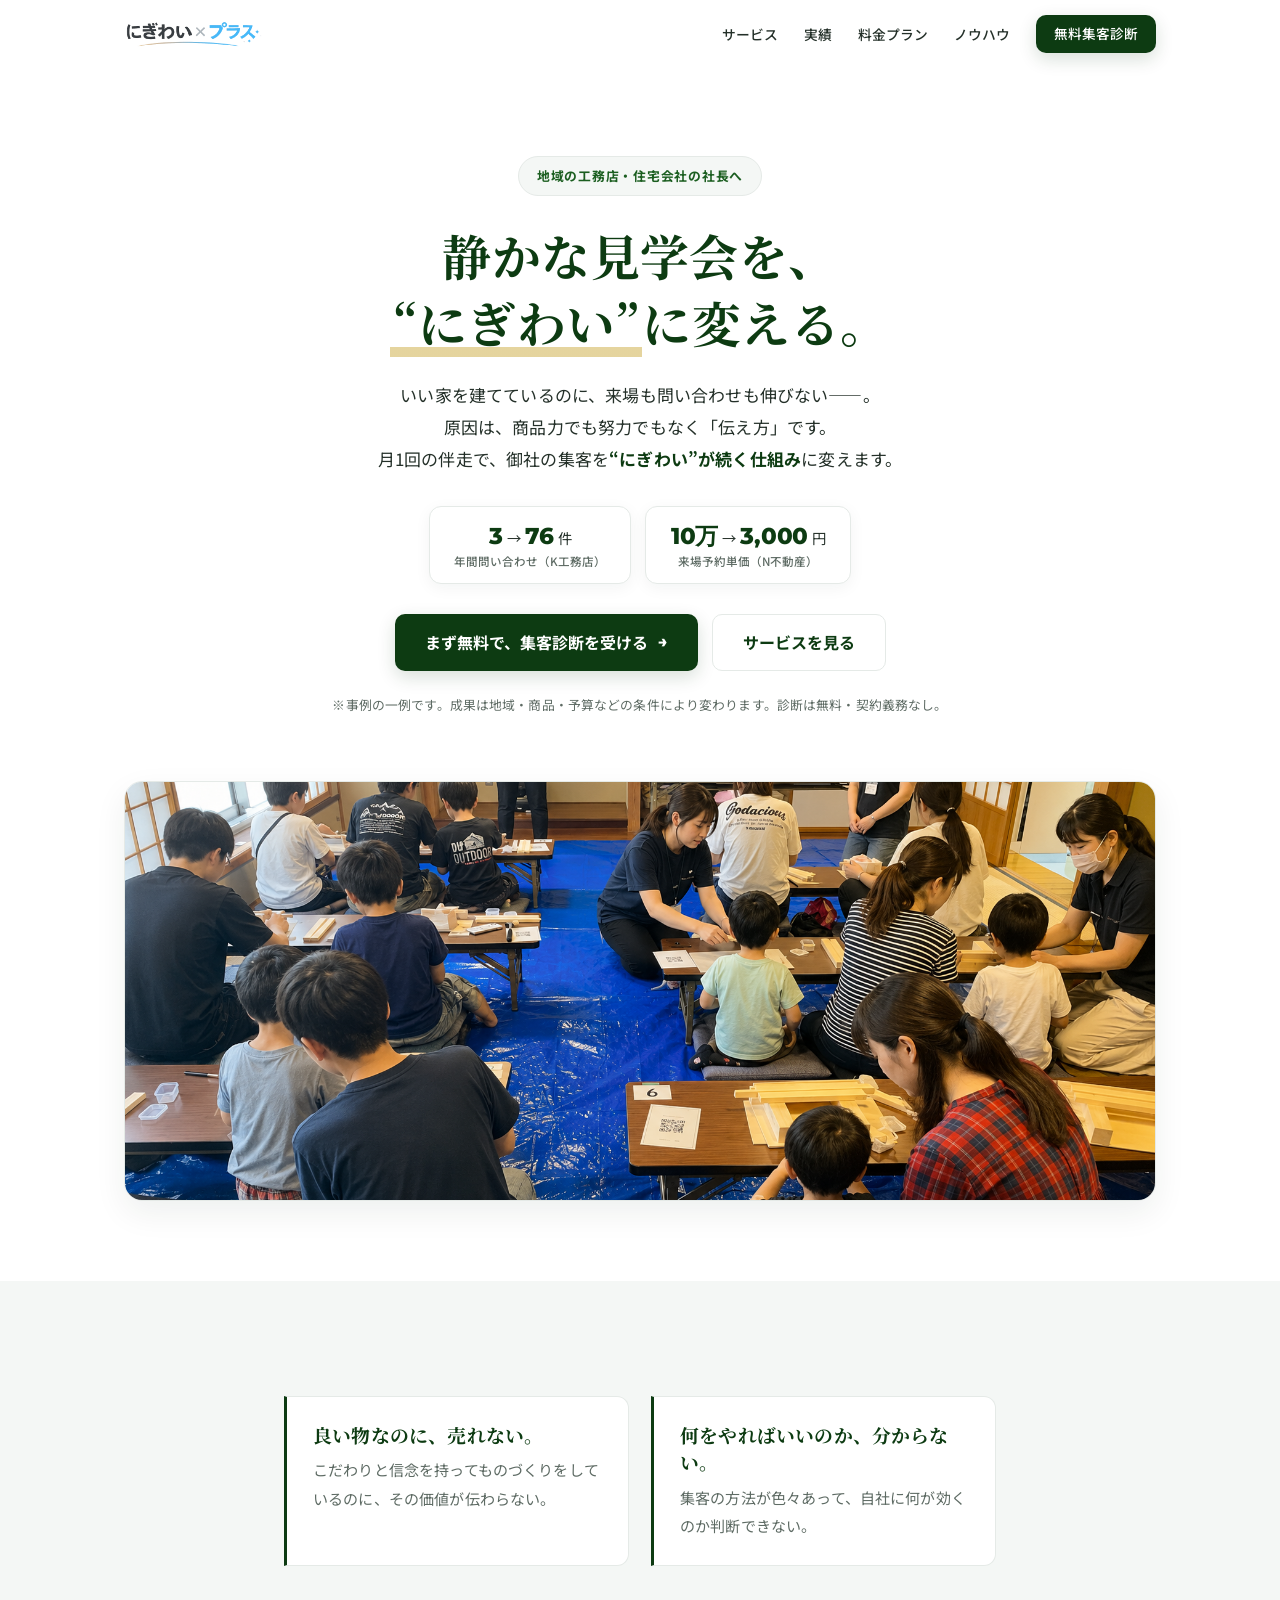
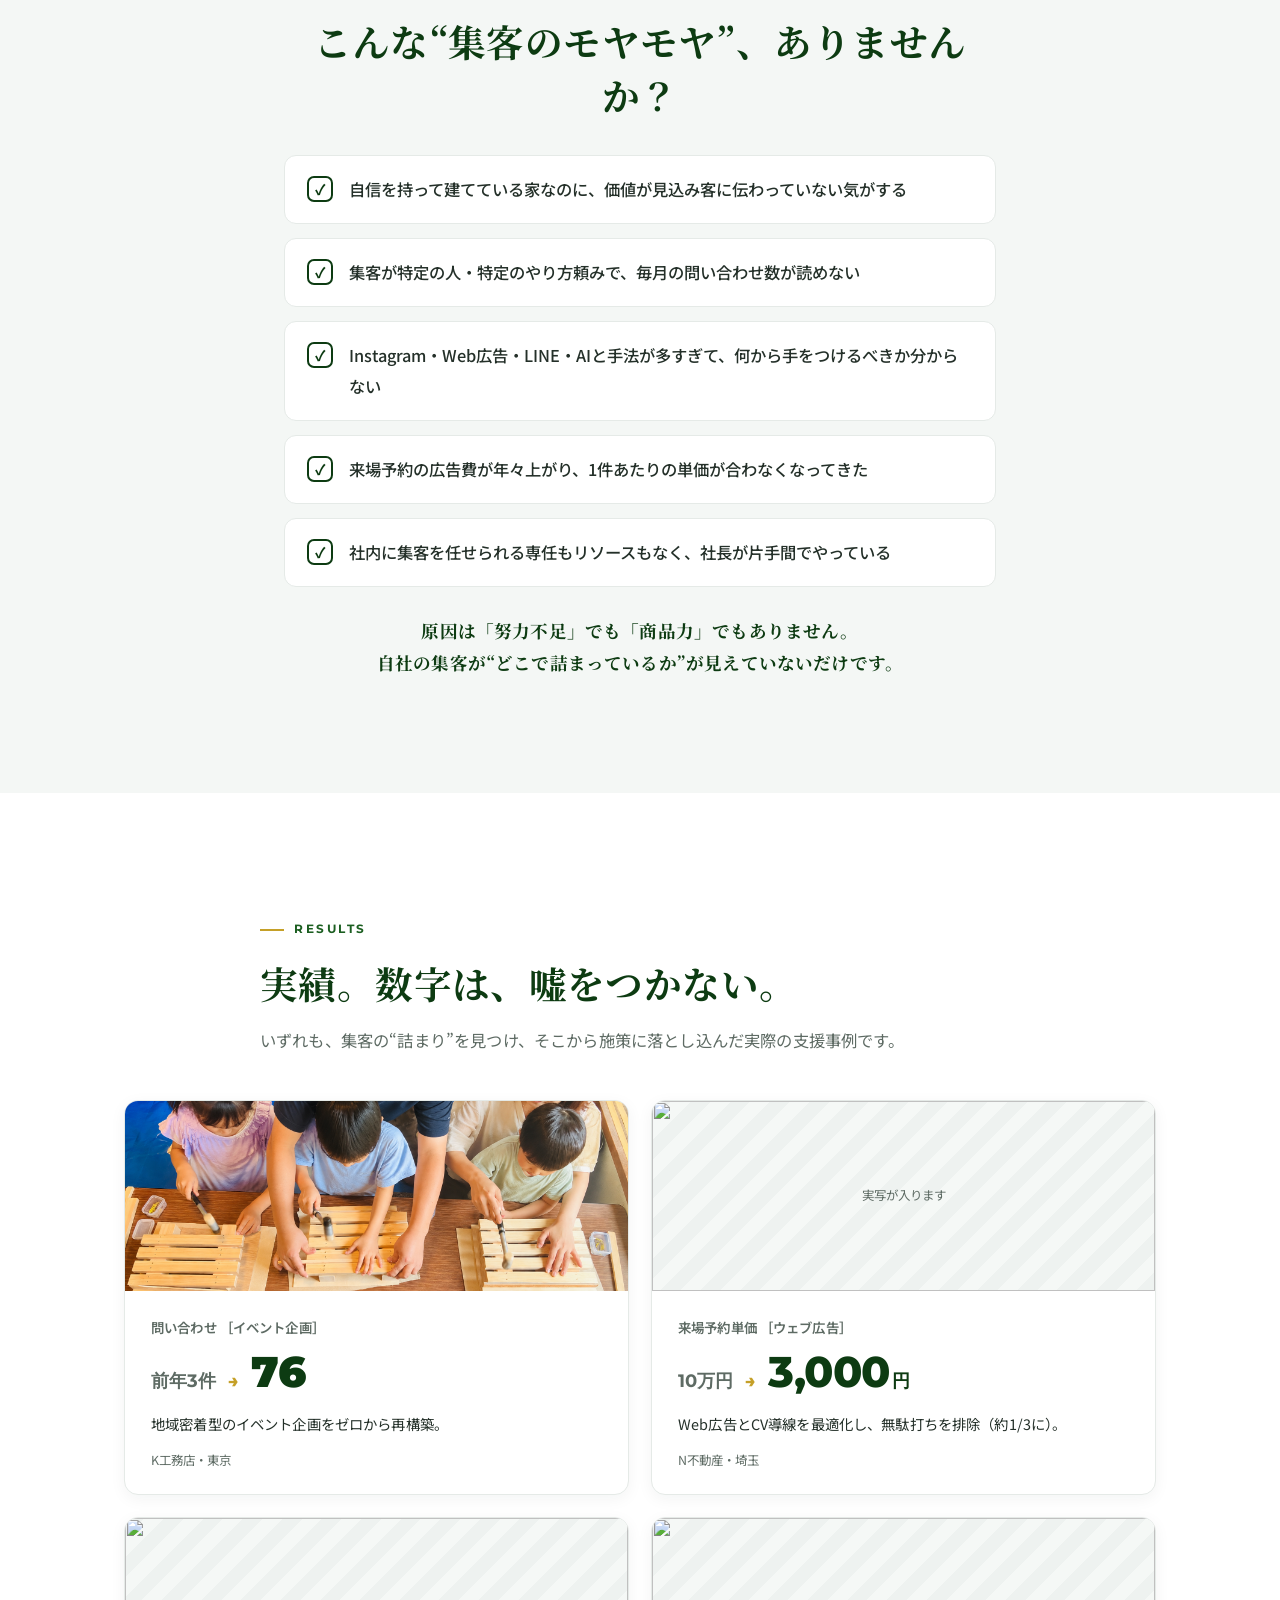
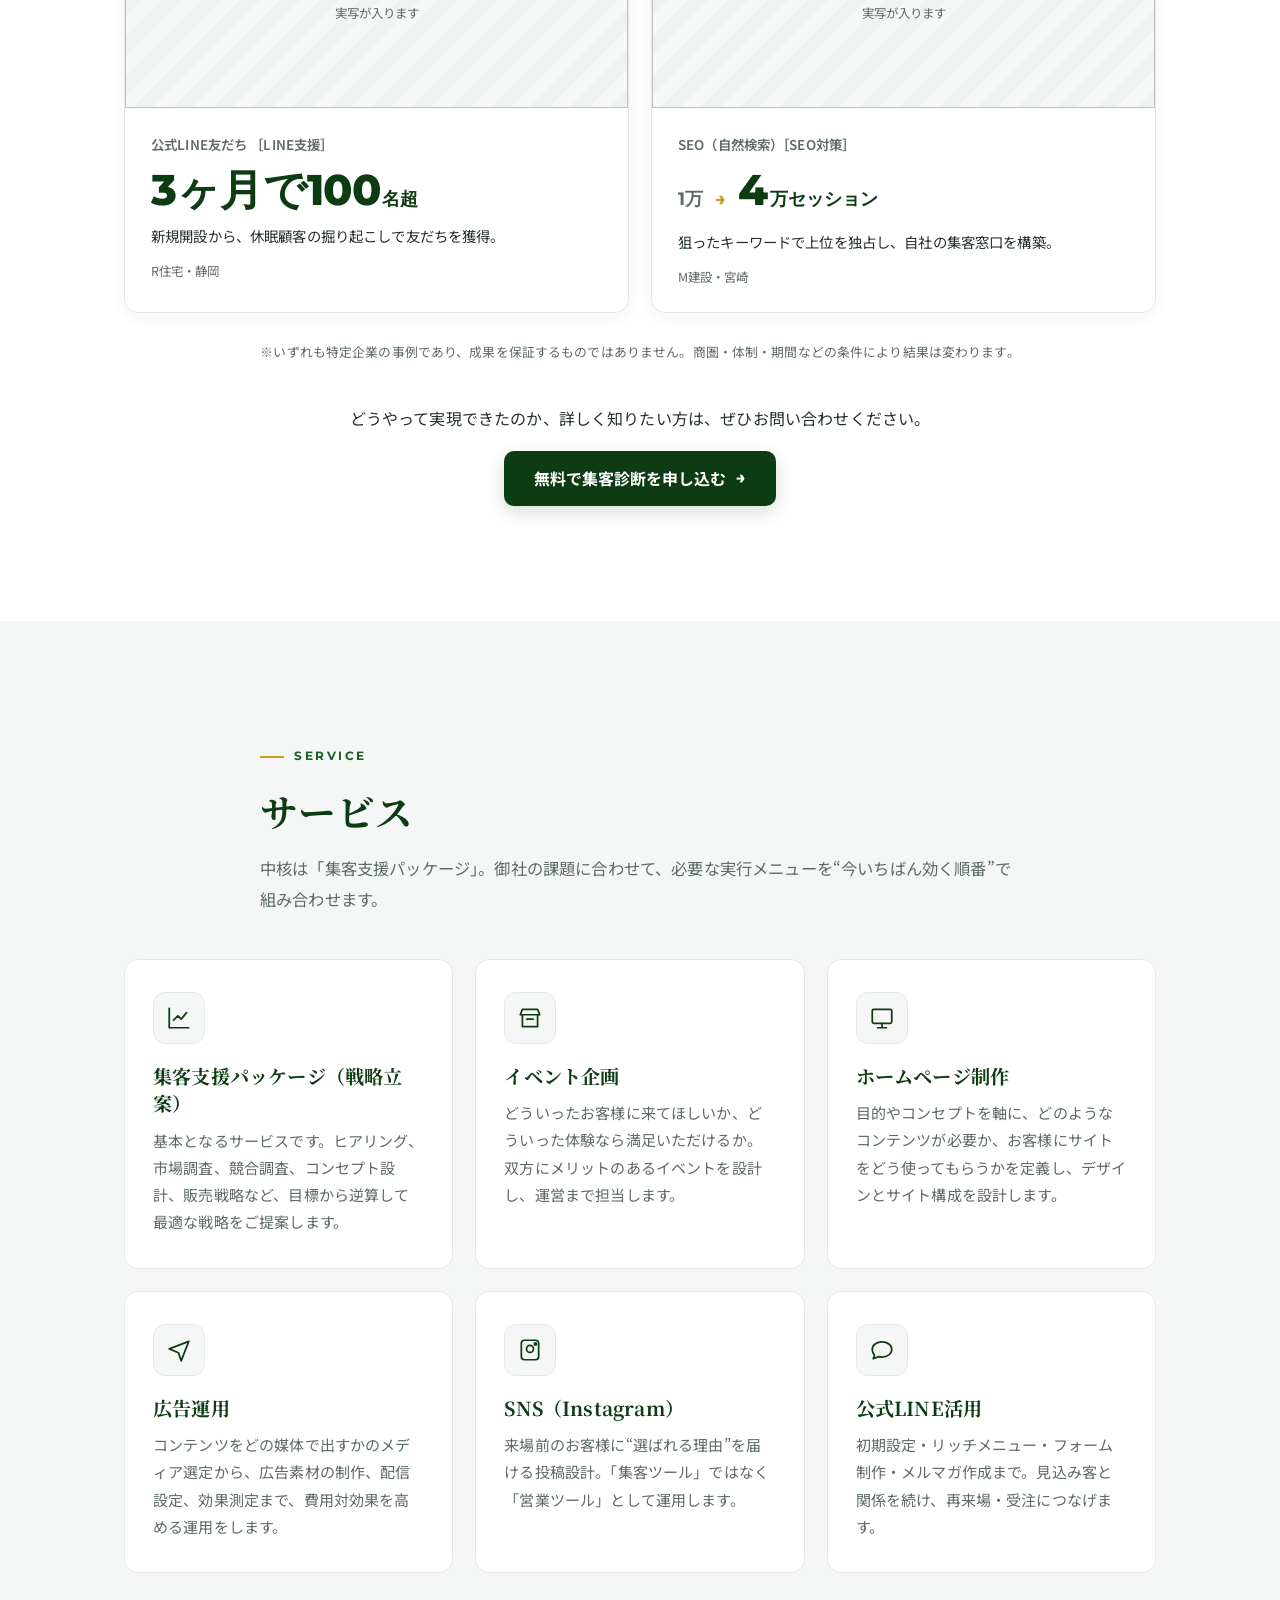
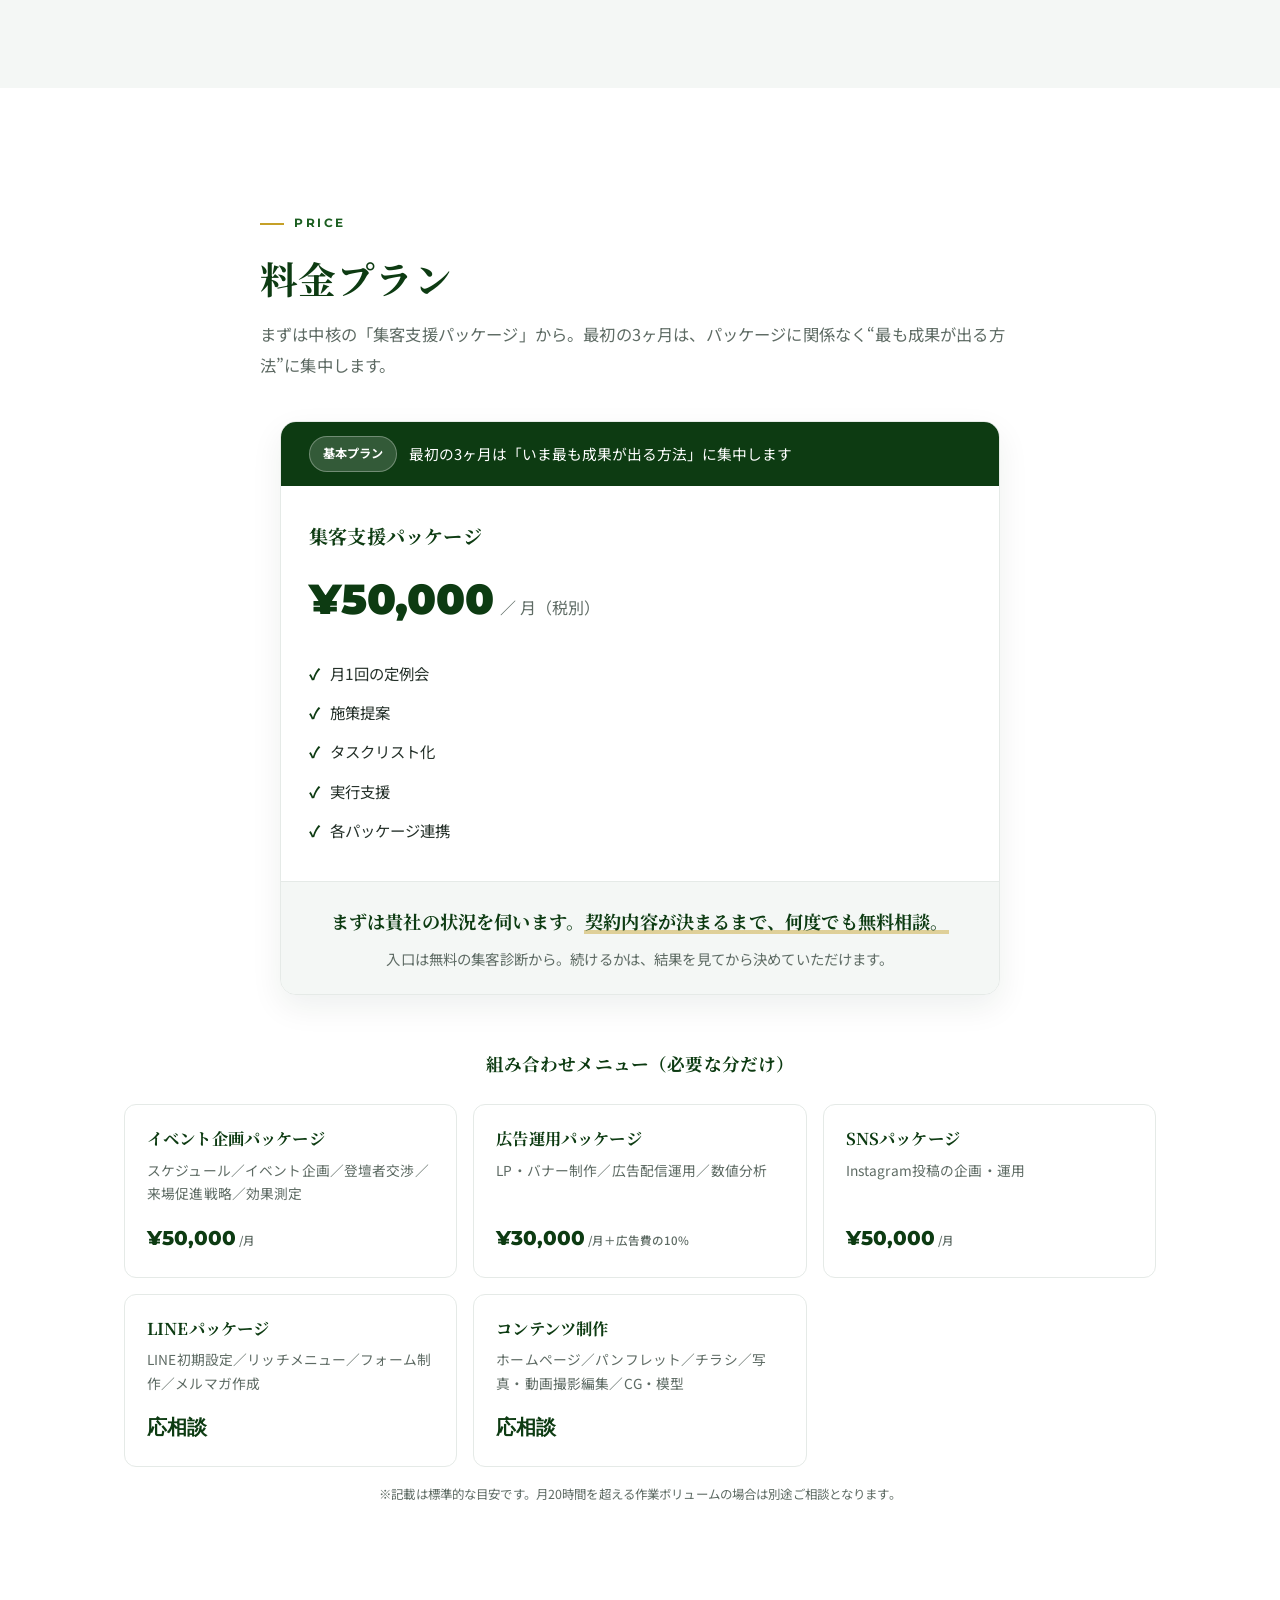
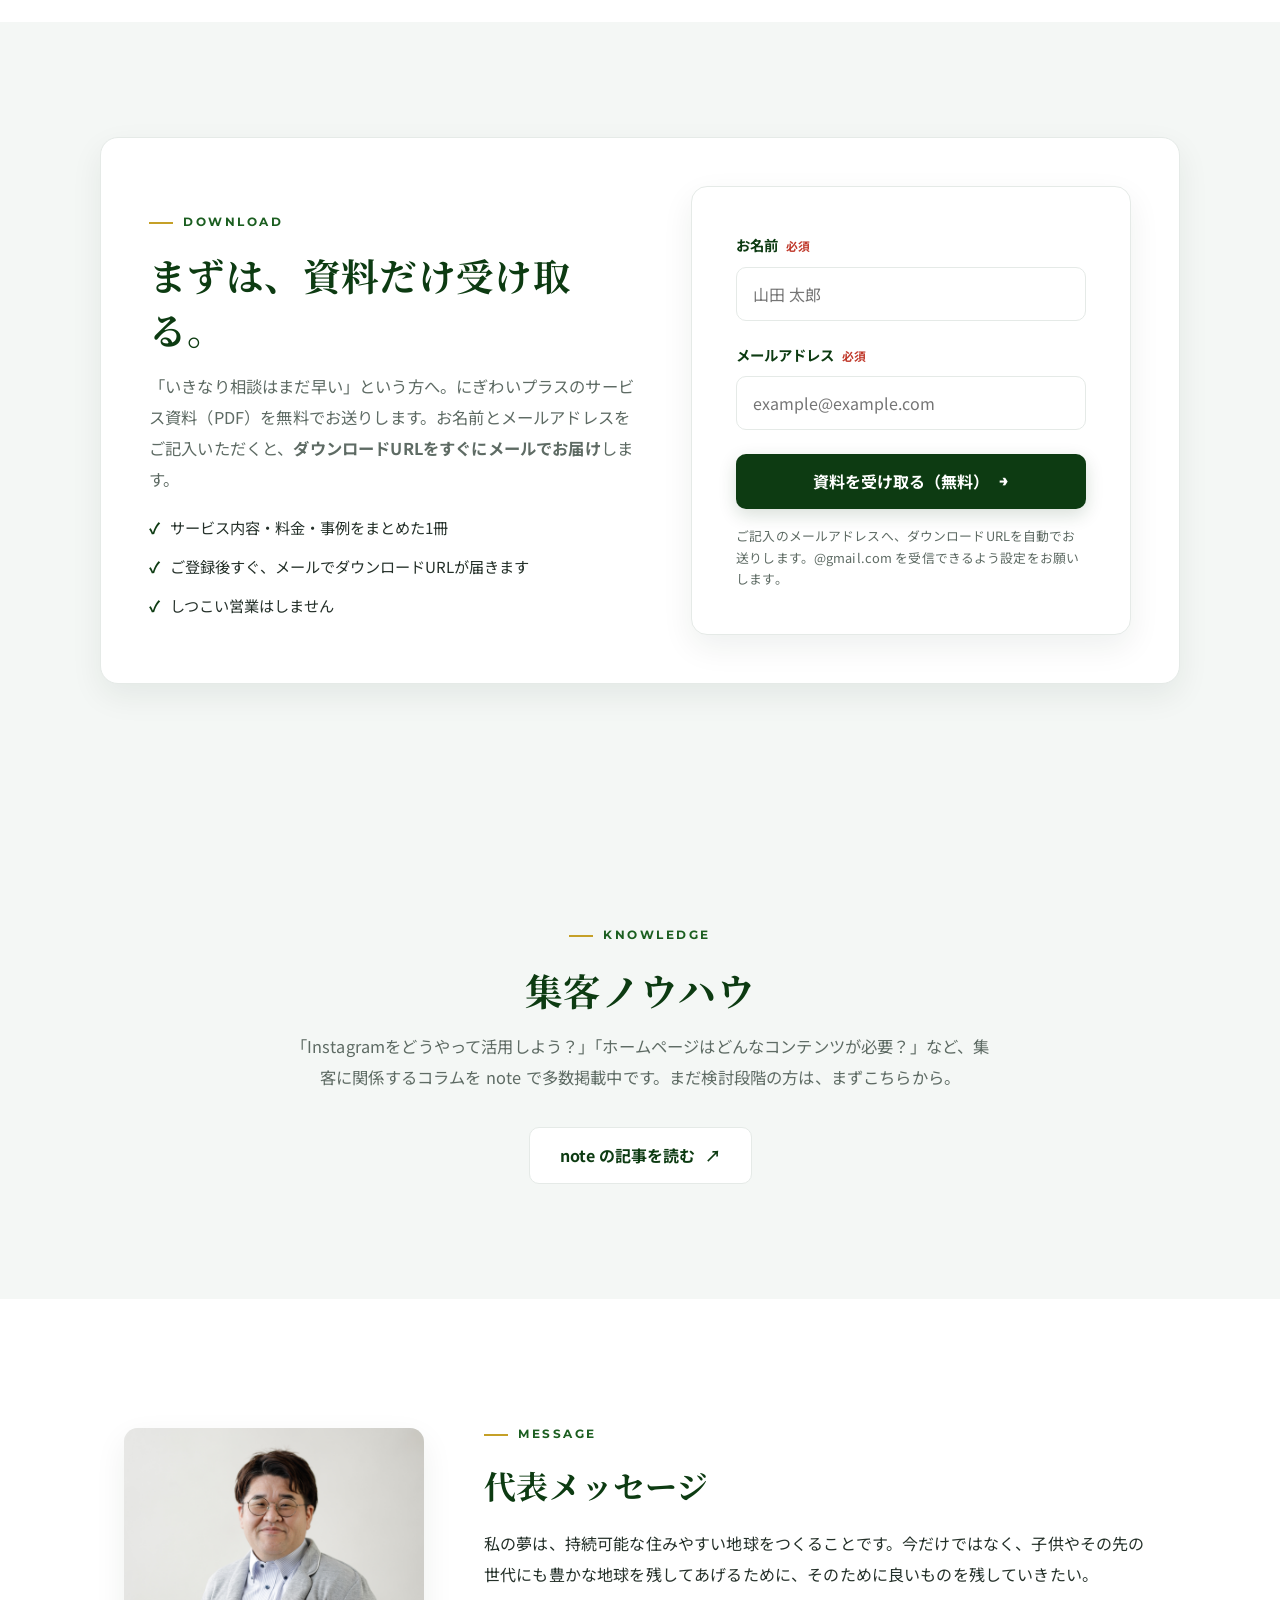
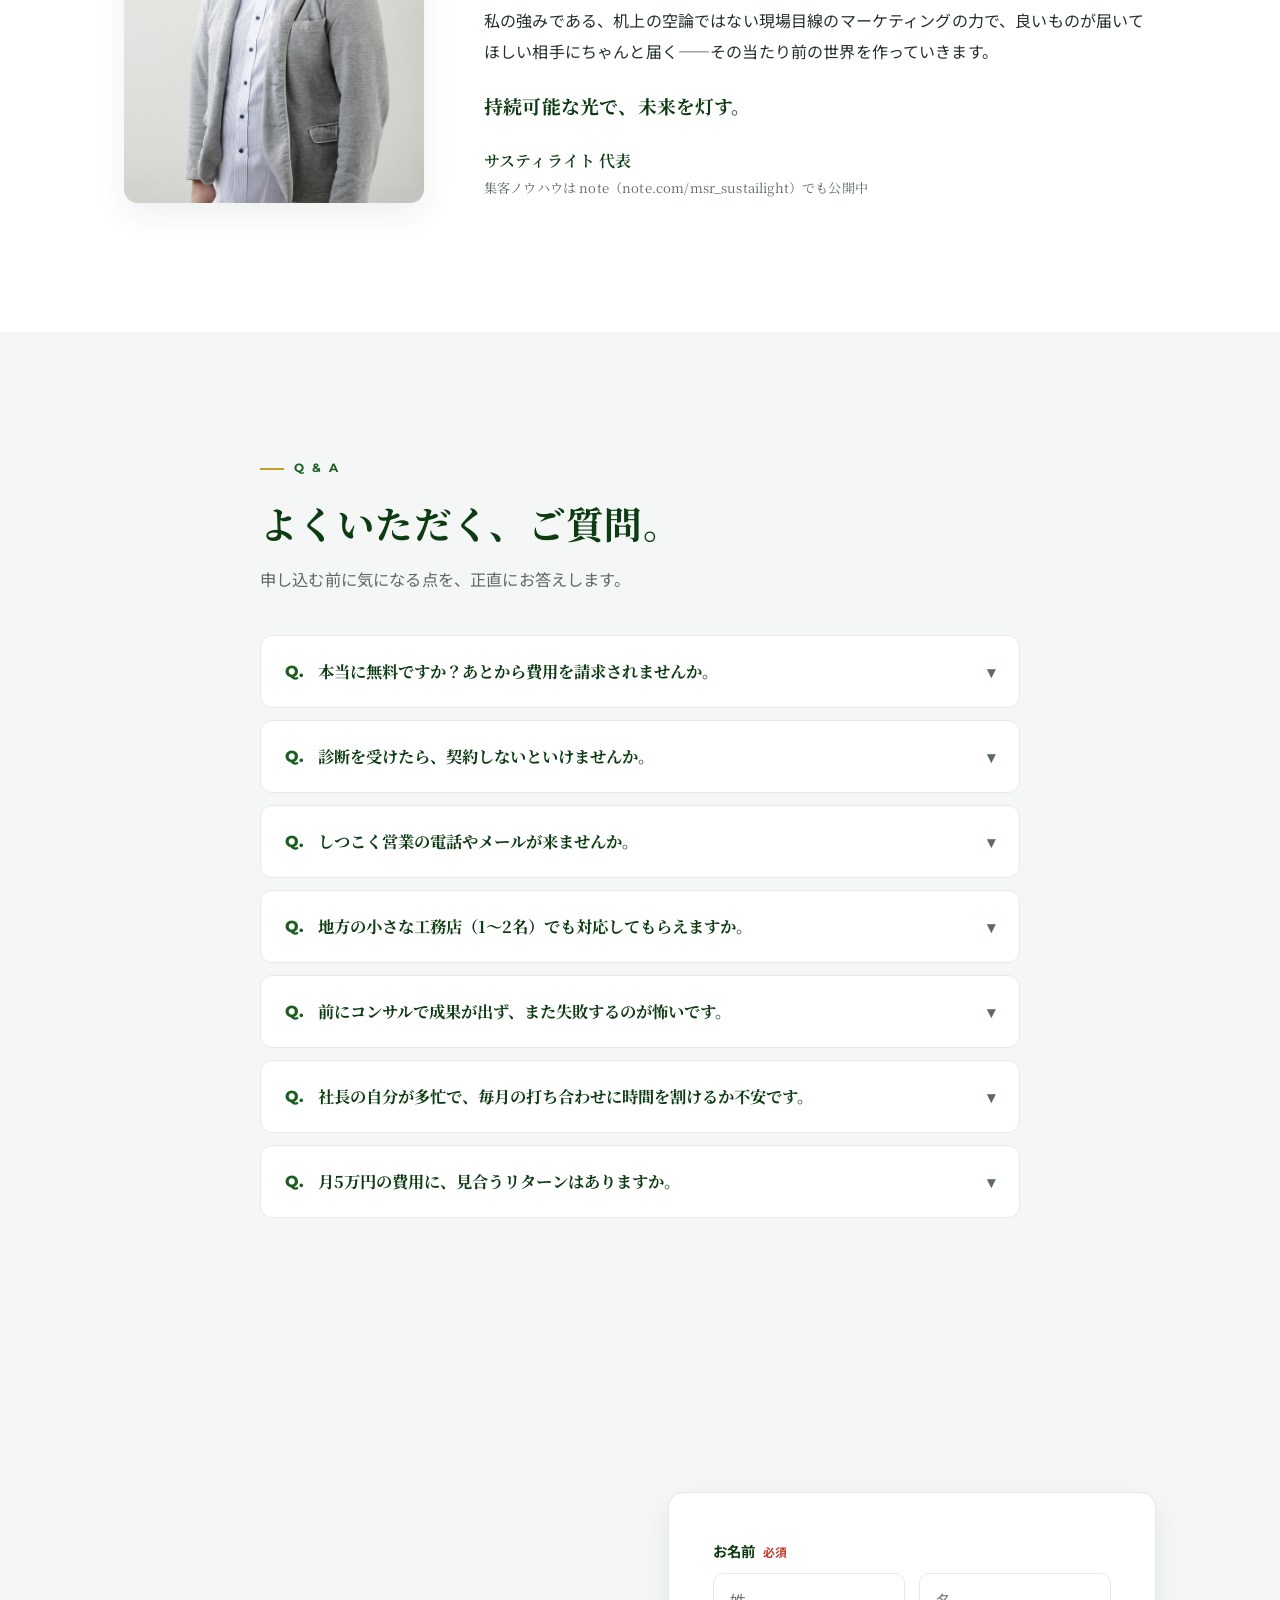
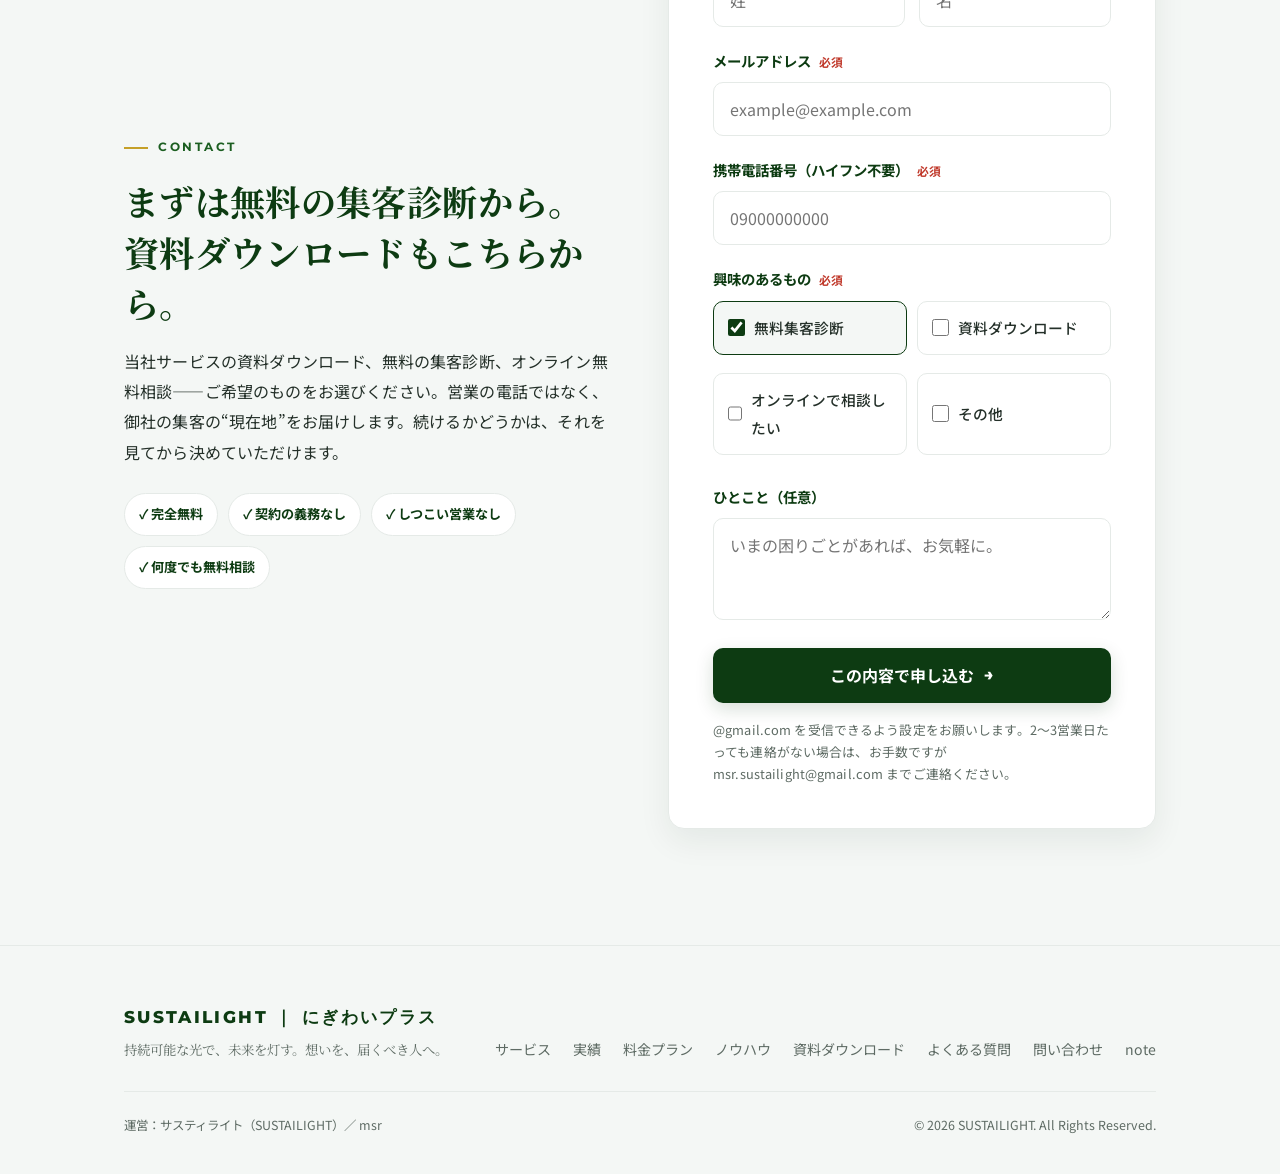
==== index.html @ 8cc9d01c "にぎわいプラス LP 初版（GitHub Pages公開用） Co-Authored-By: Claude Opus 4.8 <noreply@anthropic.com>" ====
<!DOCTYPE html>
<html lang="ja">

<head>
    <meta charset="UTF-8">
    <meta name="viewport" content="width=device-width, initial-scale=1.0">
    <title>にぎわいプラス｜工務店の集客を“仕組み”に変える、月額伴走の右腕 | SUSTAILIGHT</title>
    <meta name="description"
        content="いい家を建てているのに選ばれない――その原因は「伝え方」。にぎわいプラスは、工務店の集客を月1回の伴走で仕組み化します。前年3件→76件などの事例あり（成果は条件で変わります）。まずは無料の集客診断から。">
    <meta property="og:title" content="いい家を建てているのに、なぜ選ばれないのか。｜にぎわいプラス">
    <meta property="og:description" content="原因は腕ではなく「伝え方」。工務店の集客を月1回の伴走で“勝てる仕組み”に。前年3件→76件などの事例あり（成果は条件で変わります）。">
    <meta property="og:type" content="website">
    <link rel="stylesheet" href="style.css?v=9">
</head>

<body>

    <!-- ========== ヘッダー ========== -->
    <header id="header">
        <div class="head-inner">
            <a href="#top" class="brand">
                <img src="img/nigiwaiplus-title-trim.png" alt="にぎわいプラス" class="brand-logo">
            </a>
            <nav class="nav" id="nav">
                <a href="#service">サービス</a>
                <a href="#results">実績</a>
                <a href="#price">料金プラン</a>
                <a href="#know">ノウハウ</a>
                <a href="#contact" class="btn btn-gold btn-sm">無料集客診断</a>
            </nav>
            <button class="burger" id="burger" aria-label="メニュー">
                <span></span><span></span><span></span>
            </button>
        </div>
    </header>

    <main id="top">

        <!-- ========== ヒーロー（あなたのページの中央構成を踏襲・改善） ========== -->
        <section class="hero hero-center">
            <div class="wrap hero-inner" data-reveal>
                <span class="hero-kicker">地域の工務店・住宅会社の社長へ</span>
                <h1>静かな見学会を、<br><span class="mark">“にぎわい”</span>に変える。</h1>
                <p class="hero-sub">いい家を建てているのに、来場も問い合わせも伸びない——。<br>原因は、商品力でも努力でもなく「伝え方」です。<br>月1回の伴走で、御社の集客を<strong>“にぎわい”が続く仕組み</strong>に変えます。</p>
                <div class="hero-badges">
                    <span class="hb"><b class="num">3</b> → <b class="num">76</b> 件<small>年間問い合わせ（K工務店）</small></span>
                    <span class="hb"><b class="num">10万</b> → <b class="num">3,000</b> 円<small>来場予約単価（N不動産）</small></span>
                </div>
                <div class="hero-btns">
                    <a href="#contact" class="btn btn-gold">まず無料で、集客診断を受ける <span class="arrow">→</span></a>
                    <a href="#service" class="btn btn-ghost">サービスを見る</a>
                </div>
                <p class="hero-fine">※事例の一例です。成果は地域・商品・予算などの条件により変わります。診断は無料・契約義務なし。</p>
            </div>
            <div class="hero-figure" data-reveal>
                <img src="img/event.png" alt="親子でにぎわう木工ワークショップのようす" onerror="this.closest('.hero-figure').remove()">
            </div>
        </section>

        <!-- ========== 悩み（あなたの「良い物なのに売れない／何をやればいいのか」を踏襲） ========== -->
        <section class="section pain" id="pain">
            <div class="wrap narrow">
                <div class="pain-lead" data-reveal>
                    <div class="pain-q">
                        <h3>良い物なのに、売れない。</h3>
                        <p>こだわりと信念を持ってものづくりをしているのに、その価値が伝わらない。</p>
                    </div>
                    <div class="pain-q">
                        <h3>何をやればいいのか、分からない。</h3>
                        <p>集客の方法が色々あって、自社に何が効くのか判断できない。</p>
                    </div>
                </div>
                <h2 class="section-title center" data-reveal>こんな“集客のモヤモヤ”、ありませんか？</h2>
                <ul class="checklist" data-reveal>
                    <li><span class="box">✓</span>自信を持って建てている家なのに、価値が見込み客に伝わっていない気がする</li>
                    <li><span class="box">✓</span>集客が特定の人・特定のやり方頼みで、毎月の問い合わせ数が読めない</li>
                    <li><span class="box">✓</span>Instagram・Web広告・LINE・AIと手法が多すぎて、何から手をつけるべきか分からない</li>
                    <li><span class="box">✓</span>来場予約の広告費が年々上がり、1件あたりの単価が合わなくなってきた</li>
                    <li><span class="box">✓</span>社内に集客を任せられる専任もリソースもなく、社長が片手間でやっている</li>
                </ul>
                <p class="pain-close" data-reveal>原因は「努力不足」でも「商品力」でもありません。<br>自社の集客が“どこで詰まっているか”が見えていないだけです。</p>
            </div>
        </section>

        <!-- ========== 実績（あなたの4実績を比較しやすく） ========== -->
        <section class="section results" id="results">
            <div class="wrap">
                <div class="narrow" data-reveal>
                    <span class="eyebrow">Results</span>
                    <h2 class="section-title">実績。数字は、嘘をつかない。</h2>
                    <p class="lead">いずれも、集客の“詰まり”を見つけ、そこから施策に落とし込んだ実際の支援事例です。</p>
                </div>
                <div class="result-grid">
                    <div class="result-card" data-reveal>
                        <div class="rc-photo"><img src="img/event2.png" alt="" onerror="this.parentNode.classList.add('noimg')"></div>
                        <div class="rc-body">
                            <p class="rc-label">問い合わせ ［イベント企画］</p>
                            <div class="rc-figure">
                                <span class="before">前年3件</span><span class="arrow-r">→</span>
                                <span class="after" data-count="76">76<span class="unit">件/年</span></span>
                            </div>
                            <p class="rc-desc">地域密着型のイベント企画をゼロから再構築。</p>
                            <span class="rc-client">K工務店・東京</span>
                        </div>
                    </div>
                    <div class="result-card" data-reveal>
                        <div class="rc-photo"><img src="img/result-ads.png?v=2" alt="" onerror="this.parentNode.classList.add('noimg')"></div>
                        <div class="rc-body">
                            <p class="rc-label">来場予約単価 ［ウェブ広告］</p>
                            <div class="rc-figure">
                                <span class="before">10万円</span><span class="arrow-r">→</span>
                                <span class="after"><span class="num" data-count="3000">3,000</span><span class="unit">円</span></span>
                            </div>
                            <p class="rc-desc">Web広告とCV導線を最適化し、無駄打ちを排除（約1/3に）。</p>
                            <span class="rc-client">N不動産・埼玉</span>
                        </div>
                    </div>
                    <div class="result-card" data-reveal>
                        <div class="rc-photo"><img src="img/result-line.png" alt="" onerror="this.parentNode.classList.add('noimg')"></div>
                        <div class="rc-body">
                            <p class="rc-label">公式LINE友だち ［LINE支援］</p>
                            <div class="rc-figure">
                                <span class="after"><span class="num">3ヶ月</span>で<span class="num" data-count="100">100</span><span class="unit">名超</span></span>
                            </div>
                            <p class="rc-desc">新規開設から、休眠顧客の掘り起こしで友だちを獲得。</p>
                            <span class="rc-client">R住宅・静岡</span>
                        </div>
                    </div>
                    <div class="result-card" data-reveal>
                        <div class="rc-photo"><img src="img/result-seo.png?v=2" alt="" onerror="this.parentNode.classList.add('noimg')"></div>
                        <div class="rc-body">
                            <p class="rc-label">SEO（自然検索）［SEO対策］</p>
                            <div class="rc-figure">
                                <span class="before">1万</span><span class="arrow-r">→</span>
                                <span class="after"><span class="num" data-count="4">4</span><span class="unit">万セッション</span></span>
                            </div>
                            <p class="rc-desc">狙ったキーワードで上位を独占し、自社の集客窓口を構築。</p>
                            <span class="rc-client">M建設・宮崎</span>
                        </div>
                    </div>
                </div>
                <p class="disclaimer">※いずれも特定企業の事例であり、成果を保証するものではありません。商圏・体制・期間などの条件により結果は変わります。</p>
                <div class="center-cta">
                    <p class="results-cta-lead">どうやって実現できたのか、詳しく知りたい方は、ぜひお問い合わせください。</p>
                    <a href="#contact" class="btn btn-gold">無料で集客診断を申し込む <span class="arrow">→</span></a>
                </div>
            </div>
        </section>

        <!-- ========== サービス（あなたの説明文を踏襲・AIイラスト→アイコン） ========== -->
        <section class="section service" id="service">
            <div class="wrap">
                <div class="narrow" data-reveal>
                    <span class="eyebrow">Service</span>
                    <h2 class="section-title">サービス</h2>
                    <p class="lead">中核は「集客支援パッケージ」。御社の課題に合わせて、必要な実行メニューを“今いちばん効く順番”で組み合わせます。</p>
                </div>
                <div class="service-grid">
                    <div class="service-card" data-reveal>
                        <div class="sc-icon" aria-hidden="true">
                            <svg viewBox="0 0 24 24" fill="none" stroke="#0D3B12" stroke-width="1.6" stroke-linecap="round" stroke-linejoin="round"><path d="M3 3v18h18"/><path d="M7 14l4-4 3 3 5-6"/></svg>
                        </div>
                        <h3>集客支援パッケージ（戦略立案）</h3>
                        <p>基本となるサービスです。ヒアリング、市場調査、競合調査、コンセプト設計、販売戦略など、目標から逆算して最適な戦略をご提案します。</p>
                    </div>
                    <div class="service-card" data-reveal>
                        <div class="sc-icon" aria-hidden="true">
                            <svg viewBox="0 0 24 24" fill="none" stroke="#0D3B12" stroke-width="1.6" stroke-linecap="round" stroke-linejoin="round"><path d="M3 9h18M3 9l2-5h14l2 5M5 9v11h14V9"/><path d="M9 13h6"/></svg>
                        </div>
                        <h3>イベント企画</h3>
                        <p>どういったお客様に来てほしいか、どういった体験なら満足いただけるか。双方にメリットのあるイベントを設計し、運営まで担当します。</p>
                    </div>
                    <div class="service-card" data-reveal>
                        <div class="sc-icon" aria-hidden="true">
                            <svg viewBox="0 0 24 24" fill="none" stroke="#0D3B12" stroke-width="1.6" stroke-linecap="round" stroke-linejoin="round"><rect x="3" y="4" width="18" height="13" rx="1.5"/><path d="M8 21h8M12 17v4"/></svg>
                        </div>
                        <h3>ホームページ制作</h3>
                        <p>目的やコンセプトを軸に、どのようなコンテンツが必要か、お客様にサイトをどう使ってもらうかを定義し、デザインとサイト構成を設計します。</p>
                    </div>
                    <div class="service-card" data-reveal>
                        <div class="sc-icon" aria-hidden="true">
                            <svg viewBox="0 0 24 24" fill="none" stroke="#0D3B12" stroke-width="1.6" stroke-linecap="round" stroke-linejoin="round"><path d="M3 11l18-7-7 18-2.5-7.5L3 11z"/></svg>
                        </div>
                        <h3>広告運用</h3>
                        <p>コンテンツをどの媒体で出すかのメディア選定から、広告素材の制作、配信設定、効果測定まで、費用対効果を高める運用をします。</p>
                    </div>
                    <div class="service-card" data-reveal>
                        <div class="sc-icon" aria-hidden="true">
                            <svg viewBox="0 0 24 24" fill="none" stroke="#0D3B12" stroke-width="1.6" stroke-linecap="round" stroke-linejoin="round"><rect x="4" y="3" width="16" height="18" rx="3"/><circle cx="12" cy="11" r="3.2"/><circle cx="17" cy="6.5" r="1"/></svg>
                        </div>
                        <h3>SNS（Instagram）</h3>
                        <p>来場前のお客様に“選ばれる理由”を届ける投稿設計。「集客ツール」ではなく「営業ツール」として運用します。</p>
                    </div>
                    <div class="service-card" data-reveal>
                        <div class="sc-icon" aria-hidden="true">
                            <svg viewBox="0 0 24 24" fill="none" stroke="#0D3B12" stroke-width="1.6" stroke-linecap="round" stroke-linejoin="round"><path d="M21 11.5c0 4-4 7-9 7-1 0-2-.1-3-.4L4 20l1-3.5C3.7 15.2 3 13.4 3 11.5c0-4 4-7 9-7s9 3 9 7z"/></svg>
                        </div>
                        <h3>公式LINE活用</h3>
                        <p>初期設定・リッチメニュー・フォーム制作・メルマガ作成まで。見込み客と関係を続け、再来場・受注につなげます。</p>
                    </div>
                </div>
            </div>
        </section>

        <!-- ========== 料金プラン（あなたの全パッケージ） ========== -->
        <section class="section price" id="price">
            <div class="wrap">
                <div class="narrow" data-reveal>
                    <span class="eyebrow">Price</span>
                    <h2 class="section-title">料金プラン</h2>
                    <p class="lead">まずは中核の「集客支援パッケージ」から。最初の3ヶ月は、パッケージに関係なく“最も成果が出る方法”に集中します。</p>
                </div>

                <div class="price-card" data-reveal>
                    <div class="pc-top">
                        <span class="pc-badge">基本プラン</span>
                        <span class="t">最初の3ヶ月は「いま最も成果が出る方法」に集中します</span>
                    </div>
                    <div class="pc-body">
                        <p class="pc-name">集客支援パッケージ</p>
                        <div class="pc-price"><span class="yen">¥50,000</span><span class="per">／ 月（税別）</span></div>
                        <ul class="pc-list">
                            <li>月1回の定例会</li>
                            <li>施策提案</li>
                            <li>タスクリスト化</li>
                            <li>実行支援</li>
                            <li>各パッケージ連携</li>
                        </ul>
                    </div>
                    <div class="pc-foot">
                        <p class="big">まずは貴社の状況を伺います。<span class="mark">契約内容が決まるまで、何度でも無料相談。</span></p>
                        <p class="pc-foot-sub">入口は無料の集客診断から。続けるかは、結果を見てから決めていただけます。</p>
                    </div>
                </div>

                <p class="addon-head" data-reveal>組み合わせメニュー（必要な分だけ）</p>
                <div class="addon-grid">
                    <div class="addon" data-reveal>
                        <h4>イベント企画パッケージ</h4>
                        <p>スケジュール／イベント企画／登壇者交渉／来場促進戦略／効果測定</p>
                        <span class="addon-price">¥50,000<small>/月</small></span>
                    </div>
                    <div class="addon" data-reveal>
                        <h4>広告運用パッケージ</h4>
                        <p>LP・バナー制作／広告配信運用／数値分析</p>
                        <span class="addon-price">¥30,000<small>/月＋広告費の10%</small></span>
                    </div>
                    <div class="addon" data-reveal>
                        <h4>SNSパッケージ</h4>
                        <p>Instagram投稿の企画・運用</p>
                        <span class="addon-price">¥50,000<small>/月</small></span>
                    </div>
                    <div class="addon" data-reveal>
                        <h4>LINEパッケージ</h4>
                        <p>LINE初期設定／リッチメニュー／フォーム制作／メルマガ作成</p>
                        <span class="addon-price">応相談</span>
                    </div>
                    <div class="addon" data-reveal>
                        <h4>コンテンツ制作</h4>
                        <p>ホームページ／パンフレット／チラシ／写真・動画撮影編集／CG・模型</p>
                        <span class="addon-price">応相談</span>
                    </div>
                </div>
                <p class="price-fine">※記載は標準的な目安です。月20時間を超える作業ボリュームの場合は別途ご相談となります。</p>
            </div>
        </section>

        <!-- ========== 資料ダウンロード（名前・メールでURLを自動送付） ========== -->
        <section class="section download" id="download">
            <div class="wrap dl-card" data-reveal>
                <div class="dl-text">
                    <span class="eyebrow">Download</span>
                    <h2 class="section-title">まずは、資料だけ受け取る。</h2>
                    <p class="lead">「いきなり相談はまだ早い」という方へ。にぎわいプラスのサービス資料（PDF）を無料でお送りします。お名前とメールアドレスをご記入いただくと、<strong>ダウンロードURLをすぐにメールでお届け</strong>します。</p>
                    <ul class="dl-points">
                        <li>サービス内容・料金・事例をまとめた1冊</li>
                        <li>ご登録後すぐ、メールでダウンロードURLが届きます</li>
                        <li>しつこい営業はしません</li>
                    </ul>
                </div>
                <!-- ▼ ssgformの「資料DL用フォーム」を作成し、その送信先URLに置き換えてください -->
                <form class="dl-form form-card" action="https://ssgform.com/s/REPLACE_WITH_YOUR_DLFORM" method="post">
                    <div class="field">
                        <label>お名前 <span class="req">必須</span></label>
                        <input type="text" name="お名前" placeholder="山田 太郎" required>
                    </div>
                    <div class="field">
                        <label>メールアドレス <span class="req">必須</span></label>
                        <input type="email" name="Email" placeholder="example@example.com" required>
                    </div>
                    <button type="submit" class="btn btn-gold btn-block">資料を受け取る（無料） <span class="arrow">→</span></button>
                    <p class="form-note">ご記入のメールアドレスへ、ダウンロードURLを自動でお送りします。@gmail.com を受信できるよう設定をお願いします。</p>
                </form>
            </div>
        </section>

        <!-- ========== ノウハウ（note） ========== -->
        <section class="section know" id="know">
            <div class="wrap know-inner" data-reveal>
                <div>
                    <span class="eyebrow">Knowledge</span>
                    <h2 class="section-title">集客ノウハウ</h2>
                    <p class="lead">「Instagramをどうやって活用しよう？」「ホームページはどんなコンテンツが必要？」など、集客に関係するコラムを note で多数掲載中です。まだ検討段階の方は、まずこちらから。</p>
                    <a href="https://note.com/msr_sustailight" target="_blank" rel="noopener" class="btn btn-ghost">note の記事を読む <span class="arrow">↗</span></a>
                </div>
            </div>
        </section>

        <!-- ========== 代表メッセージ（あなたの言葉のまま） ========== -->
        <section class="section rep">
            <div class="wrap rep-grid">
                <div class="rep-photo" data-reveal>
                    <img src="img/daihyo.jpg" alt="サスティライト代表"
                        onerror="this.parentNode.innerHTML='<div class=&quot;ps-label&quot;>代表本人の<br>実写ポートレートが入ります</div>';this.parentNode.classList.add('noimg');">
                </div>
                <div data-reveal>
                    <span class="eyebrow">Message</span>
                    <h2>代表メッセージ</h2>
                    <p>私の夢は、持続可能な住みやすい地球をつくることです。今だけではなく、子供やその先の世代にも豊かな地球を残してあげるために、そのために良いものを残していきたい。</p>
                    <p>私の強みである、机上の空論ではない現場目線のマーケティングの力で、良いものが届いてほしい相手にちゃんと届く――その当たり前の世界を作っていきます。</p>
                    <p class="rep-mission">持続可能な光で、未来を灯す。</p>
                    <p class="sign">サスティライト 代表<small>集客ノウハウは note（note.com/msr_sustailight）でも公開中</small></p>
                </div>
            </div>
        </section>

        <!-- ========== よくある質問 ========== -->
        <section class="section faq-sec" id="faq">
            <div class="wrap">
                <div class="narrow" data-reveal>
                    <span class="eyebrow">Q &amp; A</span>
                    <h2 class="section-title">よくいただく、ご質問。</h2>
                    <p class="lead">申し込む前に気になる点を、正直にお答えします。</p>
                </div>
                <div class="faq-list">
                    <details class="faq-item" data-reveal>
                        <summary><span class="q">Q.</span>本当に無料ですか？あとから費用を請求されませんか。<span class="chev">▾</span></summary>
                        <div class="a">集客診断は完全無料です。診断後に費用が発生することはありません。続ける場合のみ、月5万円〜の伴走サービスを改めてご案内します。最初の3ヶ月は成果優先で動く方針のため、入口を無料でお出しすることが私たちにとっても理にかなっています。裏はありません。</div>
                    </details>
                    <details class="faq-item" data-reveal>
                        <summary><span class="q">Q.</span>診断を受けたら、契約しないといけませんか。<span class="chev">▾</span></summary>
                        <div class="a">いいえ、契約の義務は一切ありません。診断結果だけ受け取って終わりでも、まったく問題ありません。続けるかどうかは、結果を見てからご自由にご判断ください。</div>
                    </details>
                    <details class="faq-item" data-reveal>
                        <summary><span class="q">Q.</span>しつこく営業の電話やメールが来ませんか。<span class="chev">▾</span></summary>
                        <div class="a">しません。御社にとって今これが必要かどうかを、フラットに判断していただける形でお渡しします。私たちがお届けするのは“御社の集客の現在地”であって、押し売りではありません。</div>
                    </details>
                    <details class="faq-item" data-reveal>
                        <summary><span class="q">Q.</span>地方の小さな工務店（1〜2名）でも対応してもらえますか。<span class="chev">▾</span></summary>
                        <div class="a">はい、むしろ地域密着型の集客を得意としています。社内に集客の専任がいない会社こそ、私たちが“手を動かすチーム”として並走します。オンラインで全国対応が可能です。</div>
                    </details>
                    <details class="faq-item" data-reveal>
                        <summary><span class="q">Q.</span>前にコンサルで成果が出ず、また失敗するのが怖いです。<span class="chev">▾</span></summary>
                        <div class="a">その不安はもっともです。だからこそ、いきなり大きな契約ではなく“無料の集客診断”から始められる設計にしています。最初の3ヶ月はパッケージに関係なく「いま最も成果が出る一手」だけに集中し、毎月の定例会で数字を一緒に確認します。続けるかは成果を見てから決めていただけます。</div>
                    </details>
                    <details class="faq-item" data-reveal>
                        <summary><span class="q">Q.</span>社長の自分が多忙で、毎月の打ち合わせに時間を割けるか不安です。<span class="chev">▾</span></summary>
                        <div class="a">月1回の定例会（オンライン可）が基本で、やることは「誰が・いつ・何を」までこちらでタスク化します。手を動かす実行支援も私たちが担うので、社長が片手間で全部抱える状態から抜け出せます。むしろ時間がない経営者のための伴走サービスです。</div>
                    </details>
                    <details class="faq-item" data-reveal>
                        <summary><span class="q">Q.</span>月5万円の費用に、見合うリターンはありますか。<span class="chev">▾</span></summary>
                        <div class="a">成果は商圏・体制・期間などの条件で変わるため保証はできませんが、来場予約単価を10万円→3,000円に下げた事例のように、まず“無駄な広告費の在りか”を特定するところから費用対効果を高めます。診断では御社の条件で“何がどこまで狙えるか”を率直にお伝えします。</div>
                    </details>
                </div>
            </div>
        </section>

        <!-- ========== 資料DL＋お問い合わせ ========== -->
        <section class="section final" id="contact">
            <div class="wrap">
                <div class="final-grid">
                    <div data-reveal>
                        <span class="eyebrow">Contact</span>
                        <h2>まずは無料の集客診断から。<br>資料ダウンロードもこちらから。</h2>
                        <p class="final-body">当社サービスの資料ダウンロード、無料の集客診断、オンライン無料相談――ご希望のものをお選びください。営業の電話ではなく、御社の集客の“現在地”をお届けします。続けるかどうかは、それを見てから決めていただけます。</p>
                        <div class="assure">
                            <span>✓ 完全無料</span>
                            <span>✓ 契約の義務なし</span>
                            <span>✓ しつこい営業なし</span>
                            <span>✓ 何度でも無料相談</span>
                        </div>
                    </div>
                    <div data-reveal>
                        <form class="form-card" action="https://ssgform.com/s/EYY0chWU0uYU" method="post">
                            <div class="field">
                                <label>お名前 <span class="req">必須</span></label>
                                <div class="name-row">
                                    <input type="text" name="姓" placeholder="姓" required>
                                    <input type="text" name="名" placeholder="名" required>
                                </div>
                            </div>
                            <div class="field">
                                <label>メールアドレス <span class="req">必須</span></label>
                                <input type="email" name="Email" placeholder="example@example.com" required>
                            </div>
                            <div class="field">
                                <label>携帯電話番号（ハイフン不要） <span class="req">必須</span></label>
                                <input type="tel" name="電話番号" placeholder="09000000000" required>
                            </div>
                            <div class="field">
                                <label>興味のあるもの <span class="req">必須</span></label>
                                <div class="checks">
                                    <label><input type="checkbox" name="興味" value="無料集客診断" checked> 無料集客診断</label>
                                    <label><input type="checkbox" name="興味" value="資料ダウンロード"> 資料ダウンロード</label>
                                    <label><input type="checkbox" name="興味" value="オンラインで相談したい"> オンラインで相談したい</label>
                                    <label><input type="checkbox" name="興味" value="その他"> その他</label>
                                </div>
                            </div>
                            <div class="field">
                                <label>ひとこと（任意）</label>
                                <textarea name="コメント" rows="3" placeholder="いまの困りごとがあれば、お気軽に。"></textarea>
                            </div>
                            <button type="submit" class="btn btn-gold btn-block">この内容で申し込む <span class="arrow">→</span></button>
                            <p class="form-note">@gmail.com を受信できるよう設定をお願いします。2〜3営業日たっても連絡がない場合は、お手数ですが msr.sustailight@gmail.com までご連絡ください。</p>
                        </form>
                    </div>
                </div>
            </div>
        </section>
    </main>

    <!-- ========== フッター ========== -->
    <footer>
        <div class="wrap">
            <div class="foot-top">
                <div class="foot-brand">
                    <div class="fb-main">SUSTAILIGHT ｜ にぎわいプラス</div>
                    <div class="fb-sub">持続可能な光で、未来を灯す。想いを、届くべき人へ。</div>
                </div>
                <nav class="foot-links">
                    <a href="#service">サービス</a>
                    <a href="#results">実績</a>
                    <a href="#price">料金プラン</a>
                    <a href="#know">ノウハウ</a>
                    <a href="#download">資料ダウンロード</a>
                    <a href="#faq">よくある質問</a>
                    <a href="#contact">問い合わせ</a>
                    <a href="https://note.com/msr_sustailight" target="_blank" rel="noopener">note</a>
                </nav>
            </div>
            <div class="foot-bottom">
                <span>運営：サスティライト（SUSTAILIGHT）／ msr</span>
                <span>&copy; 2026 SUSTAILIGHT. All Rights Reserved.</span>
            </div>
        </div>
    </footer>

    <!-- スマホ追従CTA -->
    <div class="sticky-cta" id="stickyCta">
        <a href="#contact" class="btn btn-gold">無料で集客診断を申し込む</a>
    </div>

    <script src="script.js?v=4"></script>
</body>

</html>
---- style.css ----
@import url('https://fonts.googleapis.com/css2?family=Montserrat:wght@500;700;800;900&family=Noto+Sans+JP:wght@400;500;700&family=Noto+Serif+JP:wght@500;600;700;900&display=swap');

/* =========================================================
   にぎわいプラス LP — デザインシステム
   方針：リッチさより「信頼・安心」。白基調・広い余白・色は最小限。
   緑＝信頼の軸（見出し・CTA）、ゴールドは細い差し色だけ。
   グラデ・質感・派手な装飾を排し、クリーンで誠実に。
   ========================================================= */

:root {
    --green: #0D3B12;
    --green-light: #1B5E20;
    --gold: #C5A028;
    --gold-light: #E5C158;
    /* 旧暖色（terracotta/coral）は信頼トーンに合わせ緑へ寄せる */
    --terra: #1B5E20;
    --terra-deep: #15532B;
    --coral: #2E8B57;
    --bg: #FFFFFF;
    --bg-alt: #F4F7F5;
    --cream: #F4F7F5;
    --ink: #243029;
    --mute: #5E6B64;
    --line: #E5EAE7;
    --white: #FFFFFF;
    --shadow: 0 12px 32px rgba(20, 40, 30, 0.07);
    --shadow-soft: 0 4px 16px rgba(20, 40, 30, 0.05);
    --radius: 14px;
    --ease: cubic-bezier(0.22, 1, 0.36, 1);
    --maxw: 1080px;
}

* { margin: 0; padding: 0; box-sizing: border-box; }
html { scroll-behavior: smooth; }

body {
    font-family: 'Noto Sans JP', sans-serif;
    color: var(--ink);
    background: var(--bg);
    line-height: 1.9;
    font-size: 16px;
    -webkit-font-smoothing: antialiased;
    overflow-x: hidden;
}

h1, h2, h3, h4 {
    font-family: 'Noto Serif JP', serif;
    font-weight: 700;
    color: var(--green);
    line-height: 1.45;
    letter-spacing: 0.01em;
}

p { letter-spacing: 0.01em; }
a { color: inherit; }

.num { font-family: 'Montserrat', sans-serif; font-weight: 800; letter-spacing: -0.01em; }

/* 強調は細いアンダーラインのみ（控えめ） */
.mark {
    background: linear-gradient(transparent 86%, rgba(197, 160, 40, 0.45) 86%);
    padding: 0 0.04em;
    font-weight: 700;
}
.green { color: var(--green); }
.terra { color: var(--green-light); }

/* ---------- レイアウト ---------- */
.wrap { width: 100%; max-width: var(--maxw); margin: 0 auto; padding: 0 24px; }
.section { padding: clamp(64px, 9vw, 120px) 0; position: relative; }
.narrow { max-width: 760px; margin: 0 auto; }

.eyebrow {
    display: inline-flex;
    align-items: center;
    gap: 10px;
    font-family: 'Montserrat', sans-serif;
    font-weight: 700;
    font-size: 0.72rem;
    letter-spacing: 0.22em;
    color: var(--green-light);
    text-transform: uppercase;
    margin-bottom: 16px;
}
.eyebrow::before { content: ""; width: 24px; height: 2px; background: var(--gold); }
.section-title { font-size: clamp(1.55rem, 4vw, 2.35rem); margin-bottom: 14px; }
.lead { color: var(--mute); font-size: 1.02rem; margin-bottom: 8px; }

/* ---------- ボタン ---------- */
.btn {
    display: inline-flex;
    align-items: center;
    justify-content: center;
    gap: 10px;
    font-family: 'Noto Sans JP', sans-serif;
    font-weight: 700;
    font-size: 1rem;
    padding: 17px 30px;
    border-radius: 10px;
    text-decoration: none;
    border: none;
    cursor: pointer;
    transition: transform 0.25s var(--ease), box-shadow 0.25s var(--ease), background 0.25s var(--ease);
    line-height: 1.3;
}
/* 主CTA＝信頼の緑（ゴールドの華やかさは使わない） */
.btn-gold {
    background: var(--green);
    color: #fff;
    box-shadow: 0 6px 18px rgba(13, 59, 20, 0.16);
}
.btn-gold:hover { background: var(--green-light); transform: translateY(-2px); box-shadow: 0 10px 24px rgba(13, 59, 20, 0.22); }
.btn-gold .arrow { font-family: 'Montserrat'; font-weight: 800; }
.btn-ghost {
    background: #fff;
    color: var(--green);
    border: 1.5px solid var(--line);
}
.btn-ghost:hover { border-color: var(--green); transform: translateY(-2px); }
.btn-sm { padding: 12px 22px; font-size: 0.9rem; }
.btn-block { width: 100%; }
.cta-note { display: block; margin-top: 12px; font-size: 0.82rem; color: var(--mute); }

/* ---------- ヘッダー ---------- */
header {
    position: fixed;
    top: 0; left: 0; width: 100%;
    z-index: 1000;
    background: rgba(255, 255, 255, 0.88);
    backdrop-filter: blur(10px);
    border-bottom: 1px solid transparent;
    transition: border-color 0.3s, background 0.3s;
}
header.scrolled { background: rgba(255, 255, 255, 0.97); border-bottom: 1px solid var(--line); }
.head-inner {
    max-width: var(--maxw);
    margin: 0 auto;
    height: 68px;
    padding: 0 24px;
    display: flex;
    align-items: center;
    justify-content: space-between;
}
.brand { display: flex; align-items: center; gap: 11px; text-decoration: none; }
.brand-logo { height: 30px; width: auto; display: block; }
.brand .mark-svg { width: 26px; height: 26px; flex: none; }
.brand .lockup { display: flex; flex-direction: column; line-height: 1.1; }
.brand .b-main { font-family: 'Montserrat', sans-serif; font-weight: 800; letter-spacing: 0.14em; font-size: 0.86rem; color: var(--green); }
.brand .b-sub { font-family: 'Noto Serif JP', serif; font-weight: 600; font-size: 0.74rem; color: var(--mute); letter-spacing: 0.04em; }
.nav { display: flex; align-items: center; gap: 26px; }
.nav a { text-decoration: none; font-size: 0.86rem; font-weight: 500; color: var(--ink); position: relative; transition: color 0.25s; }
.nav a:not(.btn)::after { content: ""; position: absolute; left: 0; bottom: -5px; width: 0; height: 1.5px; background: var(--green); transition: width 0.3s var(--ease); }
.nav a:not(.btn):hover { color: var(--green); }
.nav a:not(.btn):hover::after { width: 100%; }
.nav .btn { padding: 10px 18px; font-size: 0.85rem; }
.nav a.btn-gold { color: #fff; }
.nav a.btn-gold::after { display: none; }

.burger { display: none; flex-direction: column; gap: 6px; background: none; border: none; cursor: pointer; padding: 6px; }
.burger span { width: 26px; height: 2px; background: var(--green); transition: 0.3s var(--ease); }
.burger.active span:nth-child(1) { transform: translateY(8px) rotate(45deg); }
.burger.active span:nth-child(2) { opacity: 0; }
.burger.active span:nth-child(3) { transform: translateY(-8px) rotate(-45deg); }

/* ---------- ヒーロー（白基調・中央／写真は下にクリーンに） ---------- */
.hero { position: relative; }
.hero-center {
    text-align: center;
    padding: clamp(116px, 15vw, 156px) 0 clamp(48px, 7vw, 80px);
    background: var(--bg);
}
.hero-inner { position: relative; z-index: 1; max-width: 800px; margin: 0 auto; }
.hero-logo {
    font-family: 'Noto Serif JP', serif;
    font-weight: 900;
    font-size: clamp(2rem, 6.6vw, 3.2rem);
    margin-bottom: 20px;
    letter-spacing: 0.02em;
}
.hero-logo .hl-1 { color: var(--green); }
.hero-logo .hl-x { color: var(--gold); margin: 0 0.12em; font-family: 'Montserrat', sans-serif; font-weight: 800; }
.hero-logo .hl-2 { color: var(--green-light); }
.hero-kicker {
    display: inline-block;
    font-weight: 700;
    font-size: 0.8rem;
    letter-spacing: 0.06em;
    color: var(--green-light);
    background: var(--bg-alt);
    border: 1px solid var(--line);
    border-radius: 999px;
    padding: 7px 18px;
    margin-bottom: 26px;
}
.hero-center h1 { font-size: clamp(1.95rem, 6vw, 3.05rem); line-height: 1.36; margin-bottom: 24px; letter-spacing: 0.01em; }
.hero-sub { font-size: 1.06rem; color: var(--ink); }
.hero-sub strong { color: var(--green); font-weight: 700; }
.hero-center .hero-sub { margin: 0 auto 30px; max-width: 34em; }
.hero-badges { display: flex; gap: 14px; justify-content: center; flex-wrap: wrap; margin-bottom: 30px; }
.hero-badges .hb {
    background: #fff;
    border: 1px solid var(--line);
    border-radius: 12px;
    padding: 14px 24px;
    font-size: 0.9rem;
    color: var(--ink);
    line-height: 1.3;
    box-shadow: var(--shadow-soft);
}
.hero-badges .hb b { color: var(--green); font-size: 1.45rem; margin: 0 1px; }
.hero-badges .hb small { display: block; font-size: 0.72rem; color: var(--mute); margin-top: 3px; font-weight: 500; }
.hero-btns { display: flex; flex-wrap: wrap; gap: 14px; }
.hero-center .hero-btns { justify-content: center; }
.hero-fine { font-size: 0.8rem; color: var(--mute); }
.hero-center .hero-fine { margin-top: 22px; }
/* ヒーロー写真：白地に置く、角丸＋薄い枠の清潔な帯 */
.hero-figure {
    width: 100%;
    max-width: var(--maxw);
    margin: clamp(40px, 6vw, 64px) auto 0;
    padding: 0 24px;
}
.hero-figure img {
    width: 100%;
    height: clamp(220px, 38vw, 420px);
    object-fit: cover;
    object-position: center 38%;
    border-radius: 18px;
    border: 1px solid var(--line);
    box-shadow: var(--shadow);
    display: block;
}

/* ---------- 悩み（2つの痛み＋チェックリスト） ---------- */
.pain { background: var(--bg-alt); }
.pain-lead { display: grid; grid-template-columns: 1fr 1fr; gap: 22px; margin-bottom: 48px; }
.pain-q {
    background: #fff;
    border: 1px solid var(--line);
    border-left: 3px solid var(--green);
    border-radius: 0 12px 12px 0;
    padding: 24px 26px;
}
.pain-q h3 { color: var(--green); font-size: 1.18rem; margin-bottom: 8px; }
.pain-q p { color: var(--mute); font-size: 0.94rem; }
.section-title.center { text-align: center; }
.checklist { list-style: none; margin: 32px auto 28px; max-width: 760px; display: grid; gap: 14px; }
.checklist li {
    display: flex; gap: 16px; align-items: flex-start;
    background: #fff;
    border: 1px solid var(--line);
    border-radius: 12px;
    padding: 18px 22px;
    font-size: 1.02rem;
    font-weight: 500;
    transition: box-shadow 0.25s var(--ease);
}
.checklist li:hover { box-shadow: var(--shadow-soft); }
.checklist .box {
    flex: none; width: 26px; height: 26px;
    border-radius: 7px;
    border: 2px solid var(--green);
    color: var(--green);
    display: flex; align-items: center; justify-content: center;
    font-weight: 800; font-size: 0.9rem; margin-top: 2px;
}
.pain-close { font-size: 1.1rem; font-weight: 700; color: var(--green); font-family: 'Noto Serif JP', serif; line-height: 1.8; text-align: center; }

/* ---------- 実績（白地・カード・数字は緑） ---------- */
.results { background: #fff; }
.result-grid { display: grid; grid-template-columns: 1fr 1fr; gap: 22px; margin-top: 44px; }
.result-card {
    background: #fff;
    border: 1px solid var(--line);
    border-radius: var(--radius);
    overflow: hidden;
    box-shadow: var(--shadow-soft);
}
.rc-photo { height: 190px; background: var(--bg-alt); position: relative; }
.rc-photo img { width: 100%; height: 100%; object-fit: cover; display: block; }
.rc-photo.noimg { background: repeating-linear-gradient(135deg, #eef2f0 0 14px, #f5f8f6 14px 28px); }
.rc-photo.noimg::after { content: "実写が入ります"; position: absolute; inset: 0; display: flex; align-items: center; justify-content: center; font-size: 0.78rem; color: var(--mute); }
.rc-body { padding: 24px 26px 22px; }
.result-card .rc-label { font-size: 0.84rem; color: var(--mute); margin-bottom: 10px; font-weight: 600; }
.result-card .rc-figure { display: flex; align-items: baseline; gap: 12px; flex-wrap: wrap; margin-bottom: 12px; }
.result-card .before { font-family: 'Montserrat'; font-weight: 700; font-size: 1.15rem; color: var(--mute); }
.result-card .arrow-r { color: var(--gold); font-family: 'Montserrat'; font-weight: 800; font-size: 1.15rem; }
.result-card .after { font-family: 'Montserrat'; font-weight: 900; font-size: clamp(2rem, 5.5vw, 2.7rem); color: var(--green); line-height: 1; }
.result-card .after .unit { font-size: 0.42em; margin-left: 2px; }
.result-card .rc-desc { font-size: 0.9rem; color: var(--ink); line-height: 1.75; }
.result-card .rc-client { display: block; margin-top: 12px; font-size: 0.78rem; color: var(--mute); }
.results .disclaimer { margin-top: 28px; font-size: 0.8rem; color: var(--mute); line-height: 1.7; text-align: center; }
.results-cta-lead { color: var(--ink); margin-bottom: 18px; font-size: 1rem; text-align: center; }

/* ---------- にぎわいプラスとは／月次サイクル（任意・再利用時用） ---------- */
.about-grid { display: grid; grid-template-columns: 0.92fr 1.08fr; gap: clamp(36px, 6vw, 70px); align-items: center; margin-top: 40px; }
.cycle-wrap { display: flex; justify-content: center; }
.cycle-svg { width: 100%; max-width: 380px; height: auto; }
.about-steps { list-style: none; display: grid; gap: 14px; }
.about-steps li { display: flex; gap: 16px; align-items: flex-start; }
.about-steps .st-no {
    flex: none; width: 34px; height: 34px; border-radius: 50%;
    background: var(--bg-alt); border: 1.5px solid var(--green);
    color: var(--green); font-family: 'Montserrat'; font-weight: 800;
    display: flex; align-items: center; justify-content: center; font-size: 0.95rem;
}
.about-steps .st-body strong { display: block; color: var(--green); font-family: 'Noto Serif JP'; font-size: 1.02rem; }
.about-steps .st-body span { font-size: 0.92rem; color: var(--mute); }
.about-note { margin-top: 26px; background: var(--bg-alt); border-left: 3px solid var(--green); padding: 16px 20px; border-radius: 0 10px 10px 0; font-size: 0.96rem; font-weight: 500; }
.tags { display: flex; flex-wrap: wrap; gap: 9px; margin-top: 22px; }
.tags span { font-size: 0.82rem; background: #fff; border: 1px solid var(--line); border-radius: 999px; padding: 7px 15px; color: var(--green); font-weight: 500; }

/* ---------- 無料診断とは（任意・再利用時用） ---------- */
.diag { background: var(--bg-alt); }
.diag-grid { display: grid; grid-template-columns: 1fr 1fr; gap: clamp(36px, 6vw, 64px); align-items: center; margin-top: 40px; }
.diag-points { list-style: none; display: grid; gap: 18px; }
.diag-points li { display: flex; gap: 16px; }
.diag-points .dp-no { flex: none; width: 30px; height: 30px; background: var(--green); color: #fff; border-radius: 8px; font-family: 'Montserrat'; font-weight: 800; display: flex; align-items: center; justify-content: center; margin-top: 3px; }
.diag-points strong { color: var(--green); font-family: 'Noto Serif JP'; }
.diag-points p { font-size: 0.94rem; color: var(--ink); margin-top: 2px; }
.why-free { margin-top: 30px; background: #fff; border: 1px solid var(--line); border-radius: var(--radius); padding: 26px 28px; }
.why-free h4 { color: var(--green); margin-bottom: 10px; font-size: 1.08rem; }
.why-free p { font-size: 0.96rem; }
.report-mock { background: #fff; border: 1px solid var(--line); border-radius: var(--radius); box-shadow: var(--shadow); padding: 26px; position: relative; }
.report-mock::after { content: "御社の集客 診断レポート"; position: absolute; top: -13px; left: 24px; background: var(--green); color: #fff; font-size: 0.72rem; font-weight: 700; padding: 4px 14px; border-radius: 999px; letter-spacing: 0.05em; }
.report-mock .rm-row { height: 9px; border-radius: 5px; background: #eef2f0; margin-bottom: 11px; }
.report-mock .rm-row.s { width: 55%; }
.report-mock .rm-row.m { width: 78%; }
.report-mock .rm-bars { display: flex; align-items: flex-end; gap: 12px; height: 110px; margin: 22px 0; }
.report-mock .rm-bars i { flex: 1; border-radius: 6px 6px 0 0; background: var(--green-light); }
.report-mock .rm-bars i:nth-child(2) { background: var(--green); }
.report-mock .sticky-note { position: absolute; right: -16px; bottom: 26px; background: var(--gold-light); color: var(--green); font-size: 0.78rem; font-weight: 700; padding: 10px 14px; border-radius: 4px; box-shadow: var(--shadow-soft); font-family: 'Noto Serif JP'; }

/* ---------- 流れ（任意・再利用時用） ---------- */
.flow-grid { display: grid; grid-template-columns: repeat(4, 1fr); gap: 20px; margin-top: 44px; }
.flow-card { background: #fff; border: 1px solid var(--line); border-radius: var(--radius); padding: 28px 24px; position: relative; }
.flow-card .fc-no { width: 40px; height: 40px; background: var(--green); color: #fff; border-radius: 50%; font-family: 'Montserrat'; font-weight: 800; display: flex; align-items: center; justify-content: center; margin-bottom: 16px; }
.flow-card h4 { font-size: 1.08rem; margin-bottom: 8px; }
.flow-card p { font-size: 0.9rem; color: var(--mute); }
.flow-card .fc-time { display: inline-block; margin-top: 12px; font-size: 0.76rem; font-weight: 700; color: var(--green); background: var(--bg-alt); padding: 3px 10px; border-radius: 999px; }

/* ---------- 料金 ---------- */
.price { background: #fff; }
.price-card { max-width: 720px; margin: 40px auto 0; background: #fff; border: 1px solid var(--line); border-radius: 16px; box-shadow: var(--shadow); overflow: hidden; }
.price-card .pc-top { background: var(--green); color: #fff; padding: 14px 28px; display: flex; align-items: center; gap: 12px; flex-wrap: wrap; }
.price-card .pc-badge { background: rgba(255, 255, 255, 0.16); color: #fff; font-size: 0.76rem; font-weight: 700; padding: 5px 13px; border-radius: 999px; border: 1px solid rgba(255, 255, 255, 0.3); }
.price-card .pc-top span.t { font-size: 0.92rem; }
.price-card .pc-body { padding: 32px 28px; }
.price-card .pc-name { font-family: 'Noto Serif JP'; font-weight: 700; color: var(--green); font-size: 1.2rem; margin-bottom: 6px; }
.price-card .pc-price { display: flex; align-items: baseline; gap: 6px; margin-bottom: 20px; }
.price-card .pc-price .yen { font-family: 'Montserrat'; font-weight: 900; font-size: 2.6rem; color: var(--green); }
.price-card .pc-price .per { color: var(--mute); font-size: 1rem; }
.price-card .pc-list { list-style: none; display: grid; gap: 10px; }
.price-card .pc-list li { display: flex; gap: 10px; font-size: 0.96rem; }
.price-card .pc-list li::before { content: "✓"; color: var(--green); font-weight: 800; }
.price-card .pc-add { margin-top: 22px; padding-top: 20px; border-top: 1px dashed var(--line); font-size: 0.9rem; color: var(--mute); }
.price-card .pc-foot { background: var(--bg-alt); text-align: center; padding: 22px; border-top: 1px solid var(--line); }
.price-card .pc-foot .big { font-family: 'Noto Serif JP'; font-weight: 700; color: var(--green); font-size: 1.14rem; }
.price-fine { text-align: center; font-size: 0.78rem; color: var(--mute); margin-top: 16px; }

/* ---------- 付帯料金 ---------- */
.addon-head { text-align: center; font-family: 'Noto Serif JP', serif; font-weight: 700; color: var(--green); margin: 52px 0 24px; font-size: 1.1rem; }
.addon-grid { display: grid; grid-template-columns: repeat(3, 1fr); gap: 16px; }
.addon { background: #fff; border: 1px solid var(--line); border-radius: 12px; padding: 22px 22px 20px; display: flex; flex-direction: column; }
.addon h4 { font-size: 1.02rem; margin-bottom: 8px; color: var(--green); }
.addon p { font-size: 0.86rem; color: var(--mute); line-height: 1.7; flex: 1; }
.addon-price { margin-top: 14px; font-family: 'Montserrat', sans-serif; font-weight: 800; color: var(--green); font-size: 1.22rem; }
.addon-price small { font-family: 'Noto Sans JP'; font-weight: 500; font-size: 0.72rem; color: var(--mute); margin-left: 3px; }

/* ---------- Q&A（任意・再利用時用） ---------- */
.faq-list { max-width: 760px; margin: 40px auto 0; display: grid; gap: 12px; }
.faq-item { background: #fff; border: 1px solid var(--line); border-radius: 12px; overflow: hidden; }
.faq-item summary { list-style: none; cursor: pointer; padding: 20px 24px; display: flex; align-items: flex-start; gap: 14px; font-weight: 700; color: var(--green); font-family: 'Noto Serif JP'; font-size: 1.02rem; }
.faq-item summary::-webkit-details-marker { display: none; }
.faq-item summary .q { flex: none; color: var(--green-light); font-family: 'Montserrat'; font-weight: 800; }
.faq-item summary .chev { margin-left: auto; transition: transform 0.3s var(--ease); color: var(--mute); flex: none; }
.faq-item[open] summary .chev { transform: rotate(180deg); }
.faq-item .a { padding: 0 24px 22px 58px; font-size: 0.95rem; color: var(--ink); line-height: 1.85; }

/* ---------- よくある質問 ---------- */
.faq-sec { background: var(--bg-alt); }

/* ---------- ノウハウ（note） ---------- */
.know { background: var(--bg-alt); }
.know-inner { max-width: 760px; text-align: center; }
.know-inner .eyebrow { justify-content: center; }
.know-inner .btn { margin-top: 26px; }

/* ---------- 資料ダウンロード ---------- */
.download { background: var(--bg-alt); }
.dl-card {
    display: grid;
    grid-template-columns: 1.05fr 0.95fr;
    gap: clamp(32px, 5vw, 56px);
    align-items: center;
    background: #fff;
    border: 1px solid var(--line);
    border-radius: 18px;
    box-shadow: var(--shadow);
    padding: clamp(28px, 5vw, 48px);
}
.dl-text .eyebrow { margin-bottom: 14px; }
.dl-points { list-style: none; display: grid; gap: 10px; margin-top: 18px; }
.dl-points li { display: flex; gap: 10px; font-size: 0.95rem; color: var(--ink); }
.dl-points li::before { content: "✓"; color: var(--green); font-weight: 800; }
.dl-form { box-shadow: none; border: 1px solid var(--line); padding: clamp(22px, 3vw, 30px); }
.dl-form .btn-block { margin-top: 4px; }

/* ---------- サービス（アイコンカード） ---------- */
.service { background: var(--bg-alt); }
.service-grid { display: grid; grid-template-columns: repeat(3, 1fr); gap: 22px; margin-top: 44px; }
.service-card { background: #fff; border: 1px solid var(--line); border-radius: var(--radius); padding: 32px 28px; transition: transform 0.25s var(--ease), box-shadow 0.25s var(--ease), border-color 0.25s var(--ease); }
.service-card:hover { transform: translateY(-4px); box-shadow: var(--shadow-soft); border-color: var(--green); }
.sc-icon { width: 52px; height: 52px; border-radius: 12px; background: var(--bg-alt); border: 1px solid var(--line); display: flex; align-items: center; justify-content: center; margin-bottom: 18px; }
.sc-icon svg { width: 26px; height: 26px; }
.service-card h3 { font-size: 1.2rem; margin-bottom: 10px; }
.service-card p { font-size: 0.94rem; color: var(--mute); line-height: 1.8; }

/* ---------- 代表メッセージ ---------- */
.rep { background: #fff; }
.rep-grid { display: grid; grid-template-columns: 300px 1fr; gap: clamp(32px, 5vw, 60px); align-items: center; }
.rep-photo { border-radius: var(--radius); overflow: hidden; box-shadow: var(--shadow); aspect-ratio: 4 / 5; background: var(--bg-alt); }
.rep-photo img { width: 100%; height: 100%; object-fit: cover; display: block; }
.rep h2 { font-size: clamp(1.4rem, 3.4vw, 2rem); margin-bottom: 20px; }
.rep p { margin-bottom: 16px; }
.rep-mission { font-family: 'Noto Serif JP', serif; font-weight: 700; color: var(--green); font-size: 1.18rem; margin: 22px 0 4px !important; }
.rep .sign { margin-top: 22px; font-family: 'Noto Serif JP'; font-weight: 600; color: var(--green); }
.rep .sign small { display: block; color: var(--mute); font-weight: 400; font-size: 0.82rem; }
.rep-photo.noimg { display: flex; align-items: center; justify-content: center; background: repeating-linear-gradient(135deg, #eef2f0 0 14px, #f5f8f6 14px 28px); color: var(--mute); text-align: center; }
.rep-photo.noimg .ps-label { padding: 24px; font-size: 0.86rem; line-height: 1.7; }

/* ---------- 資料DL＋お問い合わせ（白地・カード） ---------- */
.final { background: var(--bg-alt); color: var(--ink); }
.final h2 { color: var(--green); font-size: clamp(1.5rem, 4vw, 2.2rem); }
.final-body { font-size: 1rem; color: var(--ink); margin: 18px 0 8px; }
.assure { display: flex; flex-wrap: wrap; gap: 10px; margin: 26px 0 6px; }
.assure span { font-size: 0.82rem; font-weight: 700; background: #fff; border: 1px solid var(--line); color: var(--green); padding: 8px 14px; border-radius: 999px; }
.form-card { background: #fff; color: var(--ink); border-radius: 16px; padding: clamp(28px, 5vw, 44px); box-shadow: var(--shadow); border: 1px solid var(--line); }
.final-grid { display: grid; grid-template-columns: 1fr 1fr; gap: clamp(32px, 5vw, 56px); align-items: center; margin-top: 44px; }
.field { margin-bottom: 20px; }
.field label { display: block; font-weight: 700; font-size: 0.9rem; margin-bottom: 8px; color: var(--green); }
.field label .req { color: #C0392B; font-size: 0.74rem; margin-left: 5px; }
.field input[type="text"], .field input[type="email"], .field input[type="tel"], .field textarea {
    width: 100%; padding: 14px 16px; border: 1px solid var(--line); border-radius: 10px;
    font-family: inherit; font-size: 1rem; background: #fff; color: var(--ink);
    transition: border-color 0.25s, box-shadow 0.25s;
}
.field input:focus, .field textarea:focus { outline: none; border-color: var(--green); box-shadow: 0 0 0 3px rgba(13, 59, 18, 0.12); }
.name-row { display: grid; grid-template-columns: 1fr 1fr; gap: 14px; }
.checks { display: grid; grid-template-columns: 1fr 1fr; gap: 10px; }
.checks label { display: flex; align-items: center; gap: 9px; font-weight: 500; font-size: 0.92rem; color: var(--ink); background: #fff; border: 1px solid var(--line); border-radius: 10px; padding: 12px 14px; cursor: pointer; transition: border-color 0.2s, background 0.2s; }
.checks label:has(input:checked) { border-color: var(--green); background: var(--bg-alt); }
.checks input { accent-color: var(--green); width: 17px; height: 17px; }
.form-note { font-size: 0.8rem; color: var(--mute); margin-top: 16px; line-height: 1.7; }

/* ---------- 共通：中央CTA・小注記 ---------- */
.center-cta { text-align: center; margin-top: 40px; }
.report-cap { text-align: center; font-size: 0.84rem; color: var(--mute); margin-top: 26px; }
.flow-note { text-align: center; color: var(--mute); font-size: 0.92rem; margin-top: 28px; }
.pc-foot-sub { font-size: 0.9rem; color: var(--mute); margin-top: 6px; }
.price-card .pc-list li:last-child { margin-bottom: 4px; }

/* ---------- フッター（白基調・軽い） ---------- */
footer { background: var(--bg-alt); color: var(--mute); padding: 56px 0 36px; border-top: 1px solid var(--line); }
.foot-top { display: flex; justify-content: space-between; align-items: flex-end; gap: 30px; flex-wrap: wrap; padding-bottom: 28px; border-bottom: 1px solid var(--line); }
.foot-brand .fb-main { font-family: 'Montserrat'; font-weight: 800; letter-spacing: 0.14em; color: var(--green); font-size: 1.05rem; }
.foot-brand .fb-sub { font-family: 'Noto Serif JP'; font-size: 0.84rem; color: var(--mute); margin-top: 4px; }
.foot-links { display: flex; gap: 22px; flex-wrap: wrap; }
.foot-links a { color: var(--mute); text-decoration: none; font-size: 0.88rem; }
.foot-links a:hover { color: var(--green); }
.foot-bottom { margin-top: 22px; font-size: 0.78rem; color: var(--mute); display: flex; justify-content: space-between; flex-wrap: wrap; gap: 14px; }

/* ---------- スマホ追従CTA ---------- */
.sticky-cta {
    position: fixed; left: 0; bottom: 0; width: 100%;
    z-index: 900;
    padding: 10px 16px calc(10px + env(safe-area-inset-bottom));
    background: rgba(255, 255, 255, 0.94);
    backdrop-filter: blur(8px);
    border-top: 1px solid var(--line);
    transform: translateY(120%);
    transition: transform 0.4s var(--ease);
    display: none;
}
.sticky-cta.show { transform: translateY(0); }
.sticky-cta .btn { width: 100%; padding: 14px; }

/* ---------- リビール ---------- */
[data-reveal] { opacity: 0; transform: translateY(28px); transition: opacity 0.7s var(--ease), transform 0.7s var(--ease); }
[data-reveal].revealed { opacity: 1; transform: translateY(0); }

/* ---------- レスポンシブ ---------- */
@media (max-width: 900px) {
    .about-grid, .diag-grid, .final-grid, .rep-grid, .dl-card { grid-template-columns: 1fr; }
    .rep-grid { grid-template-columns: 1fr; }
    .rep-photo { max-width: 280px; margin: 0 auto; }
    .flow-grid { grid-template-columns: 1fr 1fr; }
    .service-grid { grid-template-columns: 1fr 1fr; }
    .addon-grid { grid-template-columns: 1fr 1fr; }
}
@media (max-width: 720px) {
    .nav { display: none; }
    .nav.open {
        display: flex; flex-direction: column; align-items: flex-start; gap: 20px;
        position: absolute; top: 68px; left: 0; width: 100%;
        background: #fff; border-bottom: 1px solid var(--line); padding: 28px 24px 32px;
    }
    .nav.open .btn { width: 100%; }
    .burger { display: flex; }
    .result-grid { grid-template-columns: 1fr; }
    .service-grid { grid-template-columns: 1fr; }
    .addon-grid { grid-template-columns: 1fr; }
    .pain-lead { grid-template-columns: 1fr; }
    .checks { grid-template-columns: 1fr; }
    .name-row { grid-template-columns: 1fr 1fr; }
    .sticky-cta { display: block; }
    .report-mock .sticky-note { right: 8px; }
}
@media (max-width: 420px) {
    .flow-grid { grid-template-columns: 1fr; }
}

@media (prefers-reduced-motion: reduce) {
    * { animation: none !important; transition-duration: 0.01ms !important; scroll-behavior: auto !important; }
    [data-reveal] { opacity: 1; transform: none; }
}
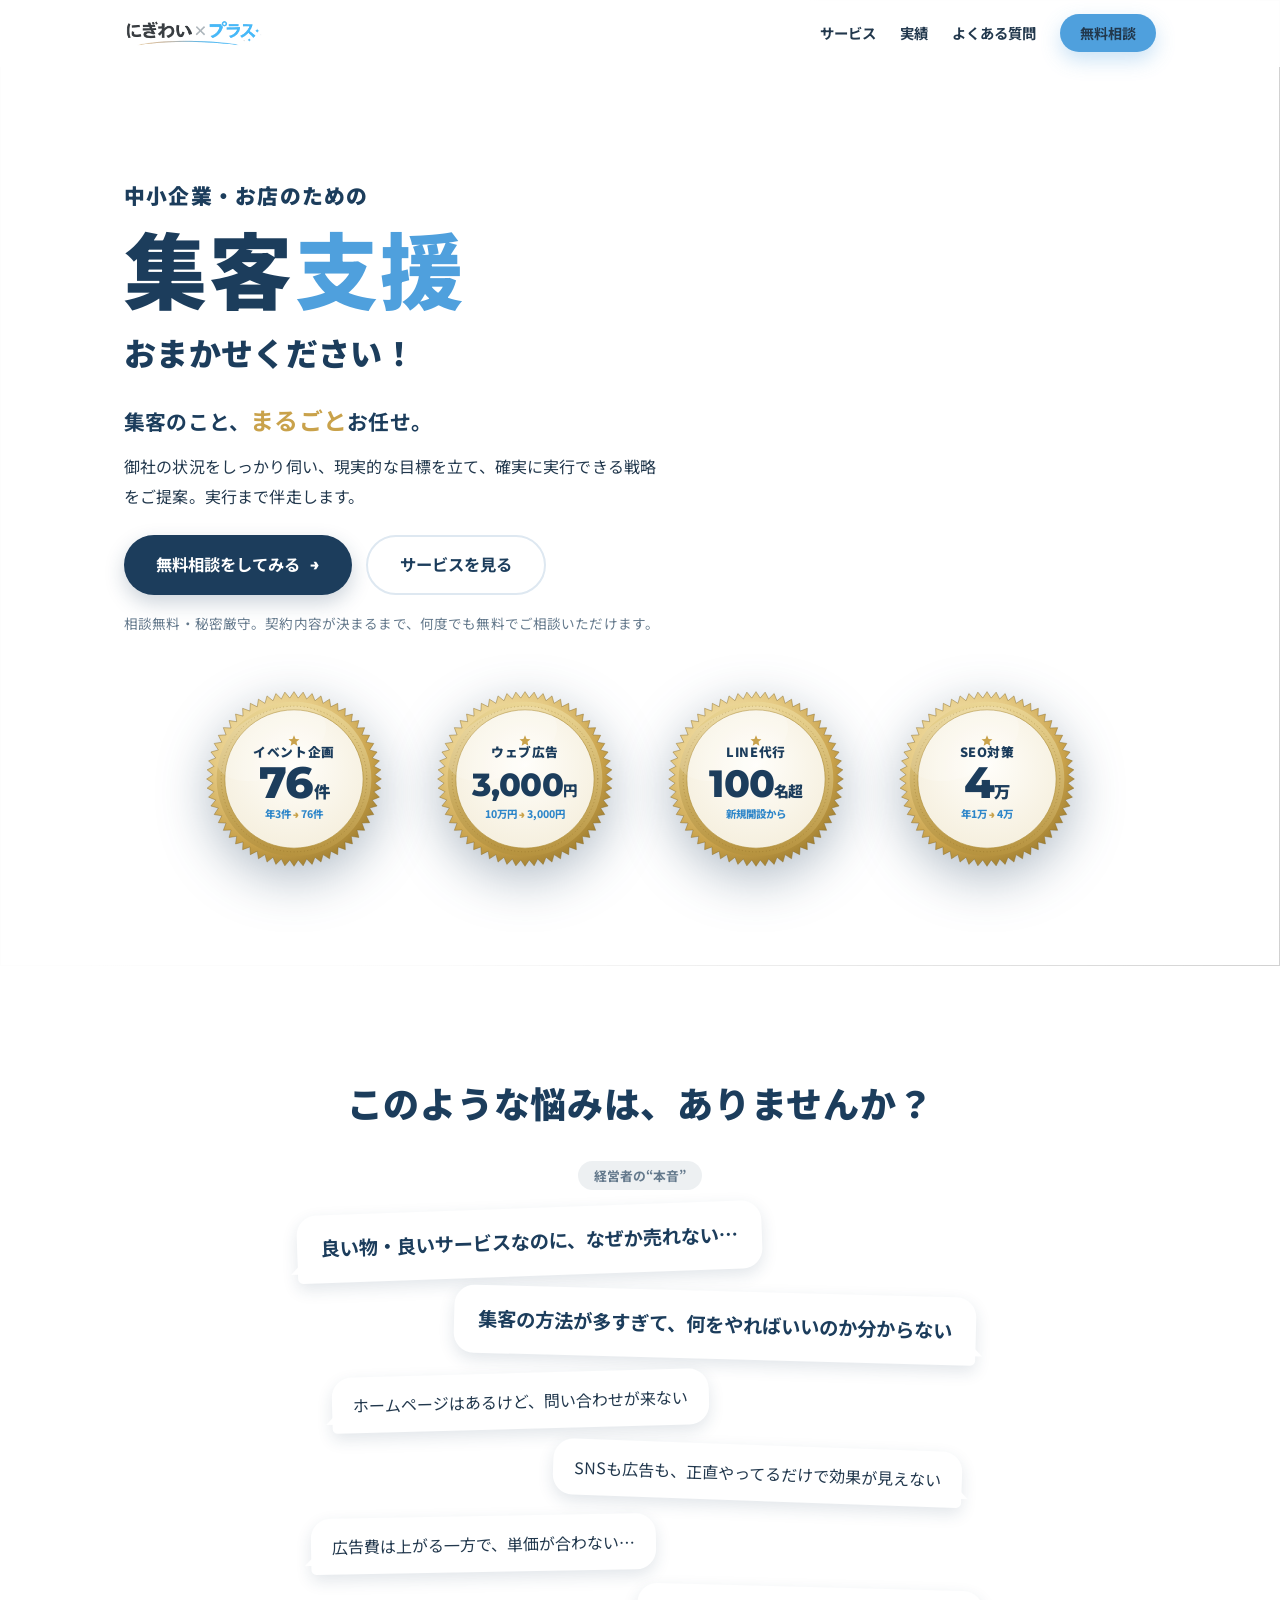
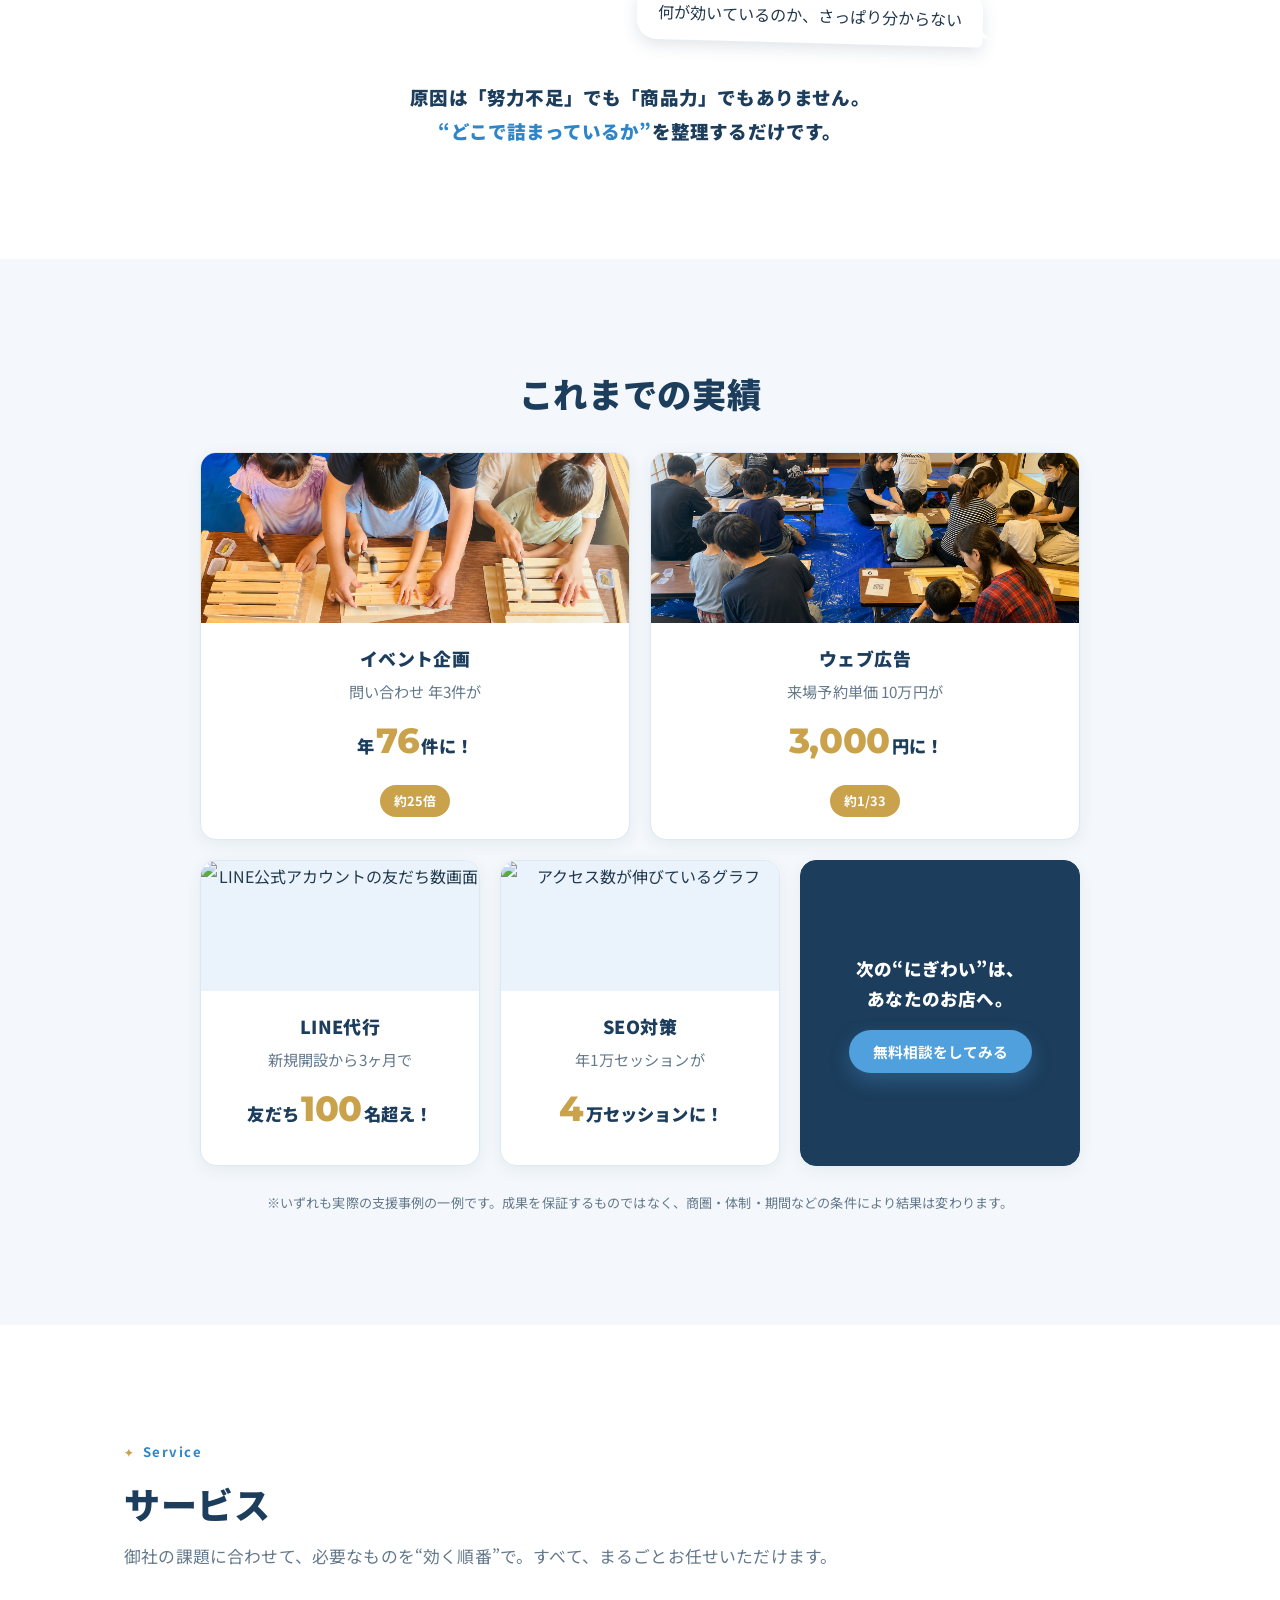
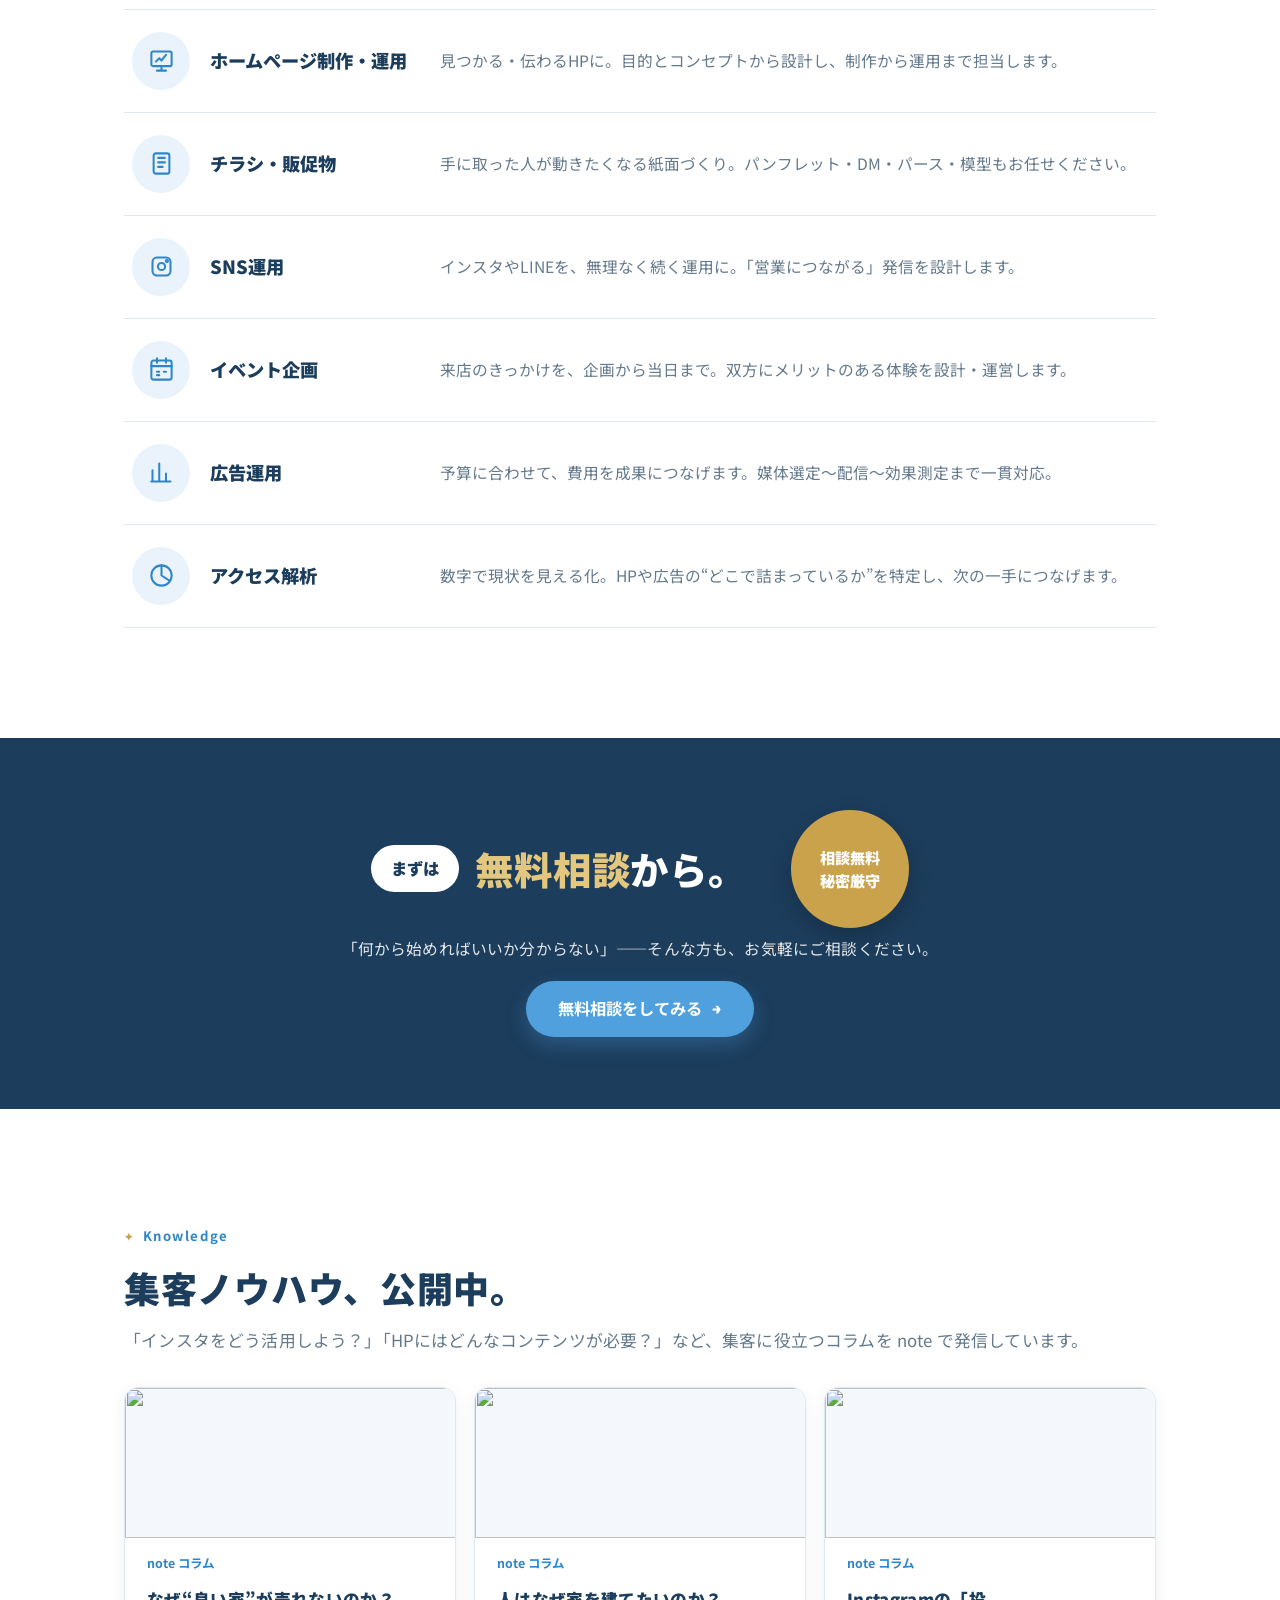
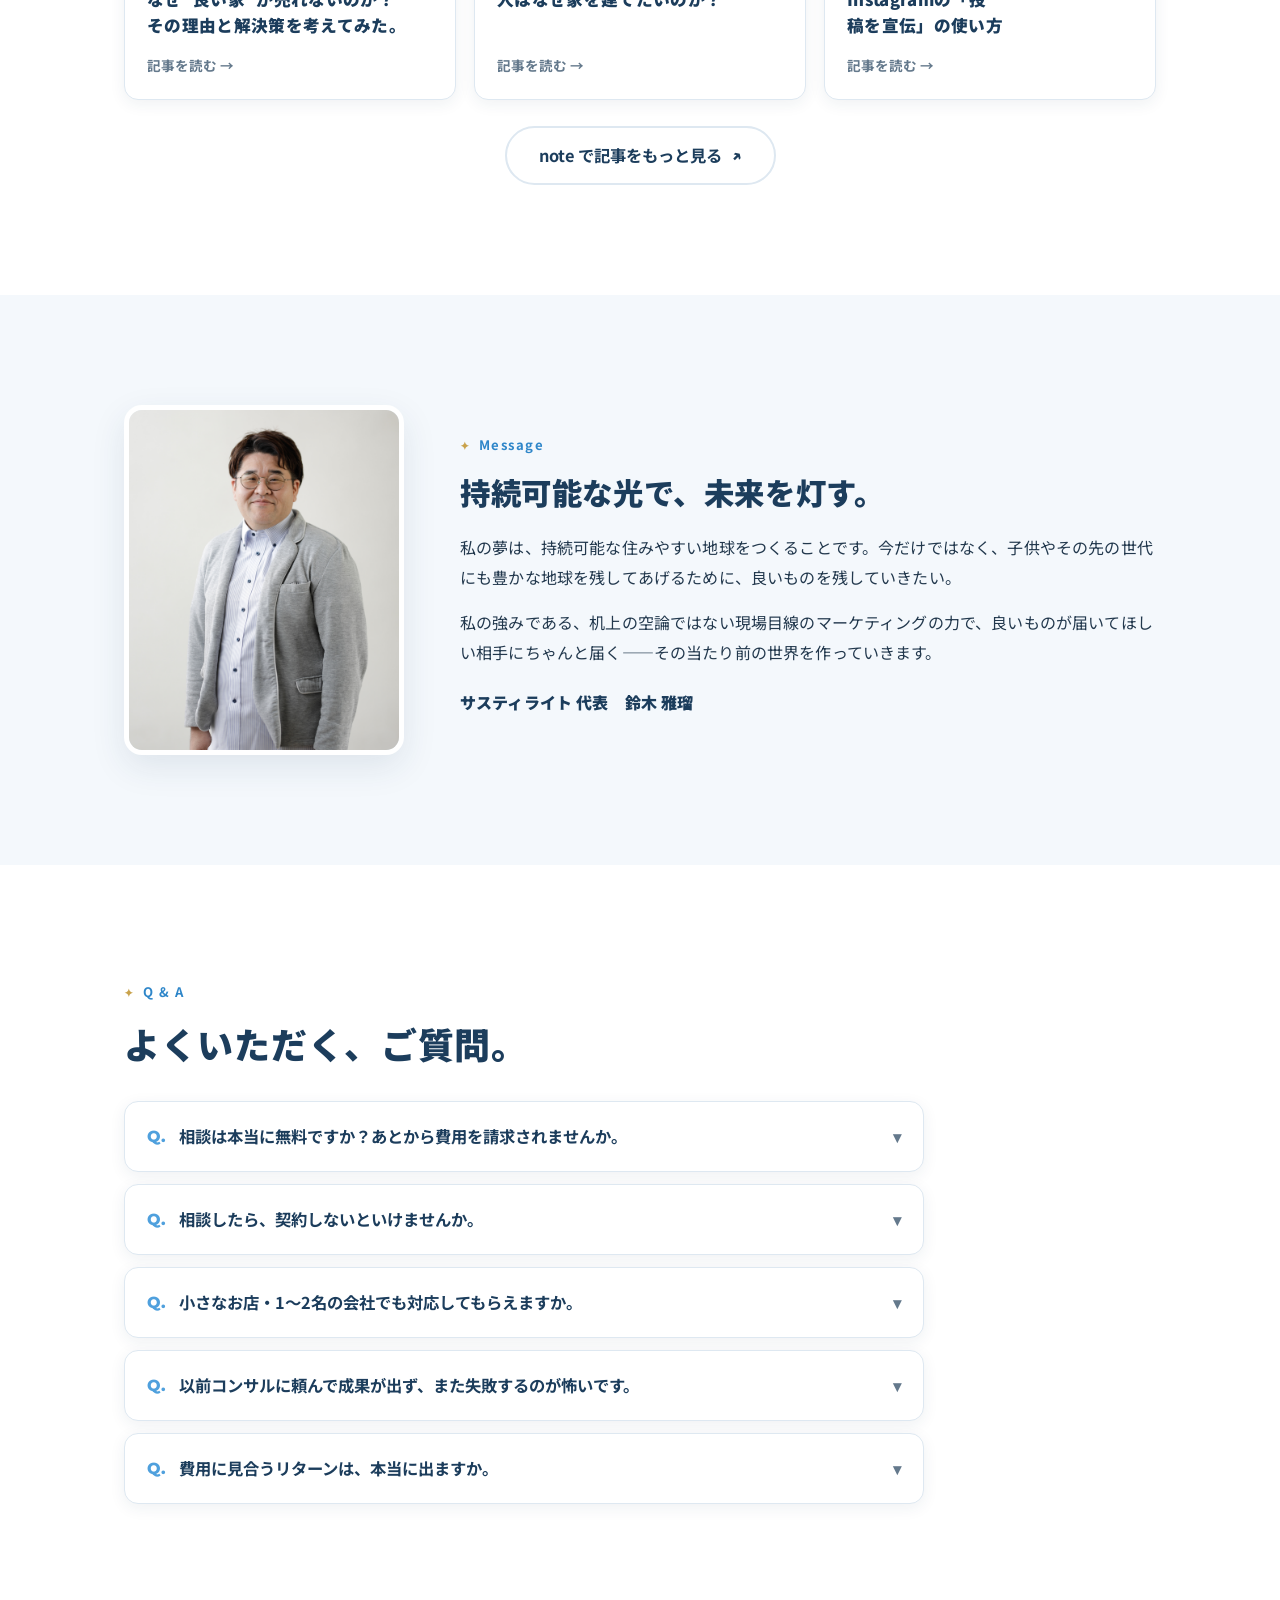
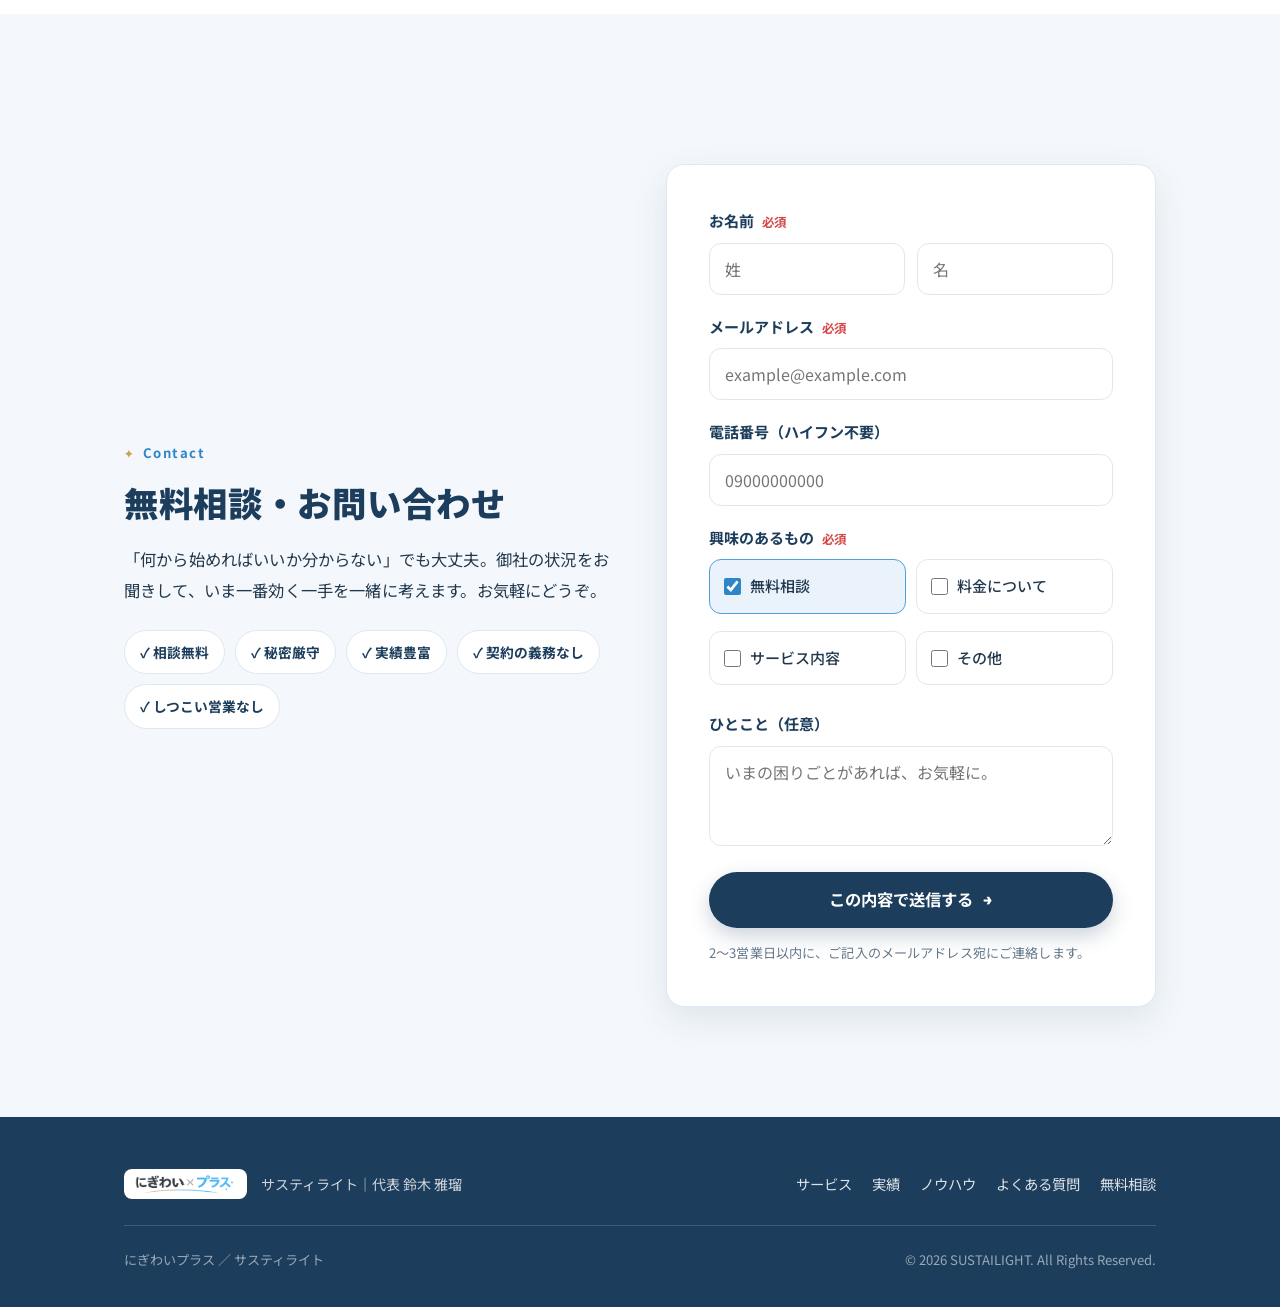
==== commit 0b86c7c7: "フォームをGoogleフォームに接続、受賞メダルをヒーローに配置、変化前→後表示に更新 - お問い合わせフォームをGoogleフォームへPOST（隠しiframe方式、entry ID接続済み） - " ====
--- a/index.html
+++ b/index.html
@@ -4,13 +4,13 @@
 <head>
     <meta charset="UTF-8">
     <meta name="viewport" content="width=device-width, initial-scale=1.0">
-    <title>にぎわいプラス｜工務店の集客を“仕組み”に変える、月額伴走の右腕 | SUSTAILIGHT</title>
+    <title>にぎわいプラス｜中小企業・お店のための集客支援。集客のこと、まるごとお任せ。</title>
     <meta name="description"
-        content="いい家を建てているのに選ばれない――その原因は「伝え方」。にぎわいプラスは、工務店の集客を月1回の伴走で仕組み化します。前年3件→76件などの事例あり（成果は条件で変わります）。まずは無料の集客診断から。">
-    <meta property="og:title" content="いい家を建てているのに、なぜ選ばれないのか。｜にぎわいプラス">
-    <meta property="og:description" content="原因は腕ではなく「伝え方」。工務店の集客を月1回の伴走で“勝てる仕組み”に。前年3件→76件などの事例あり（成果は条件で変わります）。">
+        content="にぎわいプラスは、中小企業・お店のための集客支援サービス。ホームページ・チラシ・SNS・イベント・広告・アクセス解析まで、まるごとお任せ。問い合わせ年3件→76件などの実績。相談無料・秘密厳守。">
+    <meta property="og:title" content="集客のこと、まるごとお任せ。｜にぎわいプラス">
+    <meta property="og:description" content="中小企業・お店のための集客支援。問い合わせ年3件→76件などの実績（成果は条件で変わります）。まずは無料相談から。">
     <meta property="og:type" content="website">
-    <link rel="stylesheet" href="style.css?v=9">
+    <link rel="stylesheet" href="style.css?v=17">
 </head>
 
 <body>
@@ -24,9 +24,8 @@
             <nav class="nav" id="nav">
                 <a href="#service">サービス</a>
                 <a href="#results">実績</a>
-                <a href="#price">料金プラン</a>
-                <a href="#know">ノウハウ</a>
-                <a href="#contact" class="btn btn-gold btn-sm">無料集客診断</a>
+                <a href="#faq">よくある質問</a>
+                <a href="#contact" class="btn btn-blue btn-sm">無料相談</a>
             </nav>
             <button class="burger" id="burger" aria-label="メニュー">
                 <span></span><span></span><span></span>
@@ -36,290 +35,281 @@
 
     <main id="top">
 
-        <!-- ========== ヒーロー（あなたのページの中央構成を踏襲・改善） ========== -->
-        <section class="hero hero-center">
-            <div class="wrap hero-inner" data-reveal>
-                <span class="hero-kicker">地域の工務店・住宅会社の社長へ</span>
-                <h1>静かな見学会を、<br><span class="mark">“にぎわい”</span>に変える。</h1>
-                <p class="hero-sub">いい家を建てているのに、来場も問い合わせも伸びない——。<br>原因は、商品力でも努力でもなく「伝え方」です。<br>月1回の伴走で、御社の集客を<strong>“にぎわい”が続く仕組み</strong>に変えます。</p>
-                <div class="hero-badges">
-                    <span class="hb"><b class="num">3</b> → <b class="num">76</b> 件<small>年間問い合わせ（K工務店）</small></span>
-                    <span class="hb"><b class="num">10万</b> → <b class="num">3,000</b> 円<small>来場予約単価（N不動産）</small></span>
-                </div>
-                <div class="hero-btns">
-                    <a href="#contact" class="btn btn-gold">まず無料で、集客診断を受ける <span class="arrow">→</span></a>
-                    <a href="#service" class="btn btn-ghost">サービスを見る</a>
-                </div>
-                <p class="hero-fine">※事例の一例です。成果は地域・商品・予算などの条件により変わります。診断は無料・契約義務なし。</p>
-            </div>
-            <div class="hero-figure" data-reveal>
-                <img src="img/event.png" alt="親子でにぎわう木工ワークショップのようす" onerror="this.closest('.hero-figure').remove()">
-            </div>
-        </section>
-
-        <!-- ========== 悩み（あなたの「良い物なのに売れない／何をやればいいのか」を踏襲） ========== -->
+        <!-- ========== ヒーロー（賑わい写真を全面に） ========== -->
+        <section class="hero">
+            <div class="hero-bg" aria-hidden="true">
+                <img src="img/result-ads.png" alt="">
+            </div>
+            <div class="wrap">
+                <div class="hero-inner" data-reveal>
+                    <span class="hero-kicker">中小企業・お店のための</span>
+                    <h1>集客<span class="blue">支援</span></h1>
+                    <p class="hero-shout">おまかせください！</p>
+                    <p class="hero-sub">集客のこと、<span class="gold">まるごと</span>お任せ。</p>
+                    <p class="hero-body">御社の状況をしっかり伺い、現実的な目標を立て、確実に実行できる戦略をご提案。実行まで伴走します。</p>
+                    <div class="hero-btns">
+                        <a href="#contact" class="btn btn-primary">無料相談をしてみる <span class="arrow">→</span></a>
+                        <a href="#service" class="btn btn-ghost">サービスを見る</a>
+                    </div>
+                    <p class="hero-fine">相談無料・秘密厳守。契約内容が決まるまで、何度でも無料でご相談いただけます。</p>
+                </div>
+                <!-- メダルの共通アート定義（金ロゼット・二重リング・ドット環・光沢） -->
+                <svg width="0" height="0" style="position:absolute" aria-hidden="true">
+                    <defs>
+                        <radialGradient id="gGold" cx="38%" cy="32%" r="75%">
+                            <stop offset="0%" stop-color="#F8ECC1"/>
+                            <stop offset="45%" stop-color="#E6CB85"/>
+                            <stop offset="75%" stop-color="#C9A24B"/>
+                            <stop offset="100%" stop-color="#97772B"/>
+                        </radialGradient>
+                        <linearGradient id="gEdge" x1="0" y1="0" x2="0" y2="1">
+                            <stop offset="0%" stop-color="#EBD695"/>
+                            <stop offset="100%" stop-color="#B6923E"/>
+                        </linearGradient>
+                        <radialGradient id="gIvory" cx="50%" cy="40%" r="70%">
+                            <stop offset="0%" stop-color="#FFFEFA"/>
+                            <stop offset="100%" stop-color="#F4EDDA"/>
+                        </radialGradient>
+                        <clipPath id="cMedal"><circle cx="200" cy="200" r="170"/></clipPath>
+                        <g id="medalArt">
+                            <path fill="url(#gGold)" stroke="#8A6A25" stroke-width="1" d="M200.0,8.0 L209.3,22.2 L220.1,9.1 L227.8,24.2 L239.9,12.2 L246.1,28.1 L259.3,17.4 L263.8,33.8 L278.1,24.6 L280.8,41.4 L296.0,33.7 L296.9,50.7 L312.9,44.7 L312.0,61.7 L328.5,57.3 L325.9,74.1 L342.7,71.5 L338.3,88.0 L355.3,87.1 L349.3,103.1 L366.3,104.0 L358.6,119.2 L375.4,121.9 L366.2,136.2 L382.6,140.7 L371.9,153.9 L387.8,160.1 L375.8,172.2 L390.9,179.9 L377.8,190.7 L392.0,200.0 L377.8,209.3 L390.9,220.1 L375.8,227.8 L387.8,239.9 L371.9,246.1 L382.6,259.3 L366.2,263.8 L375.4,278.1 L358.6,280.8 L366.3,296.0 L349.3,296.9 L355.3,312.9 L338.3,312.0 L342.7,328.5 L325.9,325.9 L328.5,342.7 L312.0,338.3 L312.9,355.3 L296.9,349.3 L296.0,366.3 L280.8,358.6 L278.1,375.4 L263.8,366.2 L259.3,382.6 L246.1,371.9 L239.9,387.8 L227.8,375.8 L220.1,390.9 L209.3,377.8 L200.0,392.0 L190.7,377.8 L179.9,390.9 L172.2,375.8 L160.1,387.8 L153.9,371.9 L140.7,382.6 L136.2,366.2 L121.9,375.4 L119.2,358.6 L104.0,366.3 L103.1,349.3 L87.1,355.3 L88.0,338.3 L71.5,342.7 L74.1,325.9 L57.3,328.5 L61.7,312.0 L44.7,312.9 L50.7,296.9 L33.7,296.0 L41.4,280.8 L24.6,278.1 L33.8,263.8 L17.4,259.3 L28.1,246.1 L12.2,239.9 L24.2,227.8 L9.1,220.1 L22.2,209.3 L8.0,200.0 L22.2,190.7 L9.1,179.9 L24.2,172.2 L12.2,160.1 L28.1,153.9 L17.4,140.7 L33.8,136.2 L24.6,121.9 L41.4,119.2 L33.7,104.0 L50.7,103.1 L44.7,87.1 L61.7,88.0 L57.3,71.5 L74.1,74.1 L71.5,57.3 L88.0,61.7 L87.1,44.7 L103.1,50.7 L104.0,33.7 L119.2,41.4 L121.9,24.6 L136.2,33.8 L140.7,17.4 L153.9,28.1 L160.1,12.2 L172.2,24.2 L179.9,9.1 L190.7,22.2 Z"/>
+                            <circle cx="200" cy="200" r="170" fill="url(#gEdge)"/>
+                            <circle cx="200" cy="200" r="152" fill="url(#gIvory)" stroke="#B08F3C" stroke-width="1.5"/>
+                            <circle cx="200" cy="200" r="160" fill="none" stroke="#8A6A25" stroke-width="2" stroke-linecap="round" stroke-dasharray="0.1 7.5" opacity="0.5"/>
+                            <g clip-path="url(#cMedal)">
+                                <ellipse cx="150" cy="122" rx="128" ry="70" fill="#FFFFFF" opacity="0.16" transform="rotate(-24 150 122)"/>
+                            </g>
+                            <path fill="#C9A24B" d="M200,104 L203.4,112 L212,112.7 L205.5,118.4 L207.4,126.8 L200,122.3 L192.6,126.8 L194.5,118.4 L188,112.7 L196.6,112 Z"/>
+                        </g>
+                    </defs>
+                </svg>
+                <div class="seal-row">
+                    <div class="seal-item" data-reveal>
+                        <svg class="seal-svg" viewBox="0 0 400 400" role="img" aria-label="イベント企画：年間問い合わせ3件が76件に">
+                            <use href="#medalArt"/>
+                            <text class="t-cat" x="200" y="152">イベント企画</text>
+                            <text class="t-num" x="200" y="242">76<tspan class="t-unit">件</tspan></text>
+                            <text class="t-from" x="200" y="286">年3件 <tspan class="t-up">→</tspan> 76件</text>
+                        </svg>
+                    </div>
+                    <div class="seal-item" data-reveal>
+                        <svg class="seal-svg" viewBox="0 0 400 400" role="img" aria-label="ウェブ広告：来場予約単価10万円が3,000円に">
+                            <use href="#medalArt"/>
+                            <text class="t-cat" x="200" y="152">ウェブ広告</text>
+                            <text class="t-num" x="200" y="238" style="font-size:70px">3,000<tspan class="t-unit" style="font-size:32px">円</tspan></text>
+                            <text class="t-from" x="200" y="286">10万円 <tspan class="t-up">→</tspan> 3,000円</text>
+                        </svg>
+                    </div>
+                    <div class="seal-item" data-reveal>
+                        <svg class="seal-svg" viewBox="0 0 400 400" role="img" aria-label="LINE代行：3ヶ月で友だち100名超え">
+                            <use href="#medalArt"/>
+                            <text class="t-cat" x="200" y="152">LINE代行</text>
+                            <text class="t-num" x="200" y="240" style="font-size:84px">100<tspan class="t-unit" style="font-size:33px">名超</tspan></text>
+                            <text class="t-from" x="200" y="286">新規開設から</text>
+                        </svg>
+                    </div>
+                    <div class="seal-item" data-reveal>
+                        <svg class="seal-svg" viewBox="0 0 400 400" role="img" aria-label="SEO対策：年1万セッションが4万セッションに">
+                            <use href="#medalArt"/>
+                            <text class="t-cat" x="200" y="152">SEO対策</text>
+                            <text class="t-num" x="200" y="242">4<tspan class="t-unit">万</tspan></text>
+                            <text class="t-from" x="200" y="286">年1万 <tspan class="t-up">→</tspan> 4万</text>
+                        </svg>
+                    </div>
+                </div>
+            </div>
+        </section>
+
+        <!-- ========== 悩み ========== -->
         <section class="section pain" id="pain">
             <div class="wrap narrow">
-                <div class="pain-lead" data-reveal>
-                    <div class="pain-q">
-                        <h3>良い物なのに、売れない。</h3>
-                        <p>こだわりと信念を持ってものづくりをしているのに、その価値が伝わらない。</p>
-                    </div>
-                    <div class="pain-q">
-                        <h3>何をやればいいのか、分からない。</h3>
-                        <p>集客の方法が色々あって、自社に何が効くのか判断できない。</p>
-                    </div>
-                </div>
-                <h2 class="section-title center" data-reveal>こんな“集客のモヤモヤ”、ありませんか？</h2>
-                <ul class="checklist" data-reveal>
-                    <li><span class="box">✓</span>自信を持って建てている家なのに、価値が見込み客に伝わっていない気がする</li>
-                    <li><span class="box">✓</span>集客が特定の人・特定のやり方頼みで、毎月の問い合わせ数が読めない</li>
-                    <li><span class="box">✓</span>Instagram・Web広告・LINE・AIと手法が多すぎて、何から手をつけるべきか分からない</li>
-                    <li><span class="box">✓</span>来場予約の広告費が年々上がり、1件あたりの単価が合わなくなってきた</li>
-                    <li><span class="box">✓</span>社内に集客を任せられる専任もリソースもなく、社長が片手間でやっている</li>
-                </ul>
-                <p class="pain-close" data-reveal>原因は「努力不足」でも「商品力」でもありません。<br>自社の集客が“どこで詰まっているか”が見えていないだけです。</p>
-            </div>
-        </section>
-
-        <!-- ========== 実績（あなたの4実績を比較しやすく） ========== -->
+                <h2 class="section-title center" data-reveal>このような悩みは、ありませんか？</h2>
+                <div class="chat" data-reveal>
+                    <div class="chat-day"><span>経営者の“本音”</span></div>
+                    <div class="bubble big l">良い物・良いサービスなのに、なぜか売れない…</div>
+                    <div class="bubble big r">集客の方法が多すぎて、何をやればいいのか分からない</div>
+                    <div class="bubble sm l">ホームページはあるけど、問い合わせが来ない</div>
+                    <div class="bubble sm r">SNSも広告も、正直やってるだけで効果が見えない</div>
+                    <div class="bubble sm l">広告費は上がる一方で、単価が合わない…</div>
+                    <div class="bubble sm r">何が効いているのか、さっぱり分からない</div>
+                </div>
+                <p class="pain-close" data-reveal><span class="ln">原因は「努力不足」でも「商品力」でもありません。</span><span class="ln"><span class="blue">“どこで詰まっているか”</span>を整理するだけです。</span></p>
+            </div>
+        </section>
+
+        <!-- ========== 実績が、証明しています（上2つ＋下3つ） ========== -->
         <section class="section results" id="results">
             <div class="wrap">
-                <div class="narrow" data-reveal>
-                    <span class="eyebrow">Results</span>
-                    <h2 class="section-title">実績。数字は、嘘をつかない。</h2>
-                    <p class="lead">いずれも、集客の“詰まり”を見つけ、そこから施策に落とし込んだ実際の支援事例です。</p>
-                </div>
-                <div class="result-grid">
+                <h2 class="results-title" data-reveal>これまでの実績</h2>
+                <div class="result-grid-top">
                     <div class="result-card" data-reveal>
-                        <div class="rc-photo"><img src="img/event2.png" alt="" onerror="this.parentNode.classList.add('noimg')"></div>
+                        <div class="rc-photo"><img src="img/event2.png" alt="木工ワークショップイベントの様子"></div>
                         <div class="rc-body">
-                            <p class="rc-label">問い合わせ ［イベント企画］</p>
-                            <div class="rc-figure">
-                                <span class="before">前年3件</span><span class="arrow-r">→</span>
-                                <span class="after" data-count="76">76<span class="unit">件/年</span></span>
-                            </div>
-                            <p class="rc-desc">地域密着型のイベント企画をゼロから再構築。</p>
-                            <span class="rc-client">K工務店・東京</span>
+                            <h3>イベント企画</h3>
+                            <p class="rc-before">問い合わせ 年3件が</p>
+                            <p class="rc-after">年<span class="big num">76</span>件に！</p>
+                            <span class="rc-badge">約25倍</span>
                         </div>
                     </div>
                     <div class="result-card" data-reveal>
-                        <div class="rc-photo"><img src="img/result-ads.png?v=2" alt="" onerror="this.parentNode.classList.add('noimg')"></div>
+                        <div class="rc-photo"><img src="img/event.png" alt="来場でにぎわうイベントの様子"></div>
                         <div class="rc-body">
-                            <p class="rc-label">来場予約単価 ［ウェブ広告］</p>
-                            <div class="rc-figure">
-                                <span class="before">10万円</span><span class="arrow-r">→</span>
-                                <span class="after"><span class="num" data-count="3000">3,000</span><span class="unit">円</span></span>
-                            </div>
-                            <p class="rc-desc">Web広告とCV導線を最適化し、無駄打ちを排除（約1/3に）。</p>
-                            <span class="rc-client">N不動産・埼玉</span>
-                        </div>
-                    </div>
+                            <h3>ウェブ広告</h3>
+                            <p class="rc-before">来場予約単価 10万円が</p>
+                            <p class="rc-after"><span class="big num">3,000</span>円に！</p>
+                            <span class="rc-badge">約1/33</span>
+                        </div>
+                    </div>
+                </div>
+                <div class="result-grid-bottom">
                     <div class="result-card" data-reveal>
-                        <div class="rc-photo"><img src="img/result-line.png" alt="" onerror="this.parentNode.classList.add('noimg')"></div>
+                        <div class="rc-photo"><img src="img/result-line.png" alt="LINE公式アカウントの友だち数画面"></div>
                         <div class="rc-body">
-                            <p class="rc-label">公式LINE友だち ［LINE支援］</p>
-                            <div class="rc-figure">
-                                <span class="after"><span class="num">3ヶ月</span>で<span class="num" data-count="100">100</span><span class="unit">名超</span></span>
-                            </div>
-                            <p class="rc-desc">新規開設から、休眠顧客の掘り起こしで友だちを獲得。</p>
-                            <span class="rc-client">R住宅・静岡</span>
+                            <h3>LINE代行</h3>
+                            <p class="rc-before">新規開設から3ヶ月で</p>
+                            <p class="rc-after">友だち<span class="big num">100</span>名超え！</p>
                         </div>
                     </div>
                     <div class="result-card" data-reveal>
-                        <div class="rc-photo"><img src="img/result-seo.png?v=2" alt="" onerror="this.parentNode.classList.add('noimg')"></div>
+                        <div class="rc-photo"><img src="img/result-seo.png" alt="アクセス数が伸びているグラフ"></div>
                         <div class="rc-body">
-                            <p class="rc-label">SEO（自然検索）［SEO対策］</p>
-                            <div class="rc-figure">
-                                <span class="before">1万</span><span class="arrow-r">→</span>
-                                <span class="after"><span class="num" data-count="4">4</span><span class="unit">万セッション</span></span>
-                            </div>
-                            <p class="rc-desc">狙ったキーワードで上位を独占し、自社の集客窓口を構築。</p>
-                            <span class="rc-client">M建設・宮崎</span>
-                        </div>
-                    </div>
-                </div>
-                <p class="disclaimer">※いずれも特定企業の事例であり、成果を保証するものではありません。商圏・体制・期間などの条件により結果は変わります。</p>
-                <div class="center-cta">
-                    <p class="results-cta-lead">どうやって実現できたのか、詳しく知りたい方は、ぜひお問い合わせください。</p>
-                    <a href="#contact" class="btn btn-gold">無料で集客診断を申し込む <span class="arrow">→</span></a>
-                </div>
-            </div>
-        </section>
-
-        <!-- ========== サービス（あなたの説明文を踏襲・AIイラスト→アイコン） ========== -->
+                            <h3>SEO対策</h3>
+                            <p class="rc-before">年1万セッションが</p>
+                            <p class="rc-after"><span class="big num">4</span>万セッションに！</p>
+                        </div>
+                    </div>
+                    <div class="result-card rc-cta" data-reveal>
+                        <div class="rc-body">
+                            <p>次の“にぎわい”は、<br>あなたのお店へ。</p>
+                            <a href="#contact" class="btn btn-blue">無料相談をしてみる</a>
+                        </div>
+                    </div>
+                </div>
+                <p class="disclaimer">※いずれも実際の支援事例の一例です。成果を保証するものではなく、商圏・体制・期間などの条件により結果は変わります。</p>
+            </div>
+        </section>
+
+        <!-- ========== サービス ========== -->
         <section class="section service" id="service">
             <div class="wrap">
-                <div class="narrow" data-reveal>
+                <div data-reveal>
                     <span class="eyebrow">Service</span>
                     <h2 class="section-title">サービス</h2>
-                    <p class="lead">中核は「集客支援パッケージ」。御社の課題に合わせて、必要な実行メニューを“今いちばん効く順番”で組み合わせます。</p>
-                </div>
-                <div class="service-grid">
-                    <div class="service-card" data-reveal>
-                        <div class="sc-icon" aria-hidden="true">
-                            <svg viewBox="0 0 24 24" fill="none" stroke="#0D3B12" stroke-width="1.6" stroke-linecap="round" stroke-linejoin="round"><path d="M3 3v18h18"/><path d="M7 14l4-4 3 3 5-6"/></svg>
-                        </div>
-                        <h3>集客支援パッケージ（戦略立案）</h3>
-                        <p>基本となるサービスです。ヒアリング、市場調査、競合調査、コンセプト設計、販売戦略など、目標から逆算して最適な戦略をご提案します。</p>
-                    </div>
-                    <div class="service-card" data-reveal>
-                        <div class="sc-icon" aria-hidden="true">
-                            <svg viewBox="0 0 24 24" fill="none" stroke="#0D3B12" stroke-width="1.6" stroke-linecap="round" stroke-linejoin="round"><path d="M3 9h18M3 9l2-5h14l2 5M5 9v11h14V9"/><path d="M9 13h6"/></svg>
-                        </div>
-                        <h3>イベント企画</h3>
-                        <p>どういったお客様に来てほしいか、どういった体験なら満足いただけるか。双方にメリットのあるイベントを設計し、運営まで担当します。</p>
-                    </div>
-                    <div class="service-card" data-reveal>
-                        <div class="sc-icon" aria-hidden="true">
-                            <svg viewBox="0 0 24 24" fill="none" stroke="#0D3B12" stroke-width="1.6" stroke-linecap="round" stroke-linejoin="round"><rect x="3" y="4" width="18" height="13" rx="1.5"/><path d="M8 21h8M12 17v4"/></svg>
-                        </div>
-                        <h3>ホームページ制作</h3>
-                        <p>目的やコンセプトを軸に、どのようなコンテンツが必要か、お客様にサイトをどう使ってもらうかを定義し、デザインとサイト構成を設計します。</p>
-                    </div>
-                    <div class="service-card" data-reveal>
-                        <div class="sc-icon" aria-hidden="true">
-                            <svg viewBox="0 0 24 24" fill="none" stroke="#0D3B12" stroke-width="1.6" stroke-linecap="round" stroke-linejoin="round"><path d="M3 11l18-7-7 18-2.5-7.5L3 11z"/></svg>
-                        </div>
-                        <h3>広告運用</h3>
-                        <p>コンテンツをどの媒体で出すかのメディア選定から、広告素材の制作、配信設定、効果測定まで、費用対効果を高める運用をします。</p>
-                    </div>
-                    <div class="service-card" data-reveal>
-                        <div class="sc-icon" aria-hidden="true">
-                            <svg viewBox="0 0 24 24" fill="none" stroke="#0D3B12" stroke-width="1.6" stroke-linecap="round" stroke-linejoin="round"><rect x="4" y="3" width="16" height="18" rx="3"/><circle cx="12" cy="11" r="3.2"/><circle cx="17" cy="6.5" r="1"/></svg>
-                        </div>
-                        <h3>SNS（Instagram）</h3>
-                        <p>来場前のお客様に“選ばれる理由”を届ける投稿設計。「集客ツール」ではなく「営業ツール」として運用します。</p>
-                    </div>
-                    <div class="service-card" data-reveal>
-                        <div class="sc-icon" aria-hidden="true">
-                            <svg viewBox="0 0 24 24" fill="none" stroke="#0D3B12" stroke-width="1.6" stroke-linecap="round" stroke-linejoin="round"><path d="M21 11.5c0 4-4 7-9 7-1 0-2-.1-3-.4L4 20l1-3.5C3.7 15.2 3 13.4 3 11.5c0-4 4-7 9-7s9 3 9 7z"/></svg>
-                        </div>
-                        <h3>公式LINE活用</h3>
-                        <p>初期設定・リッチメニュー・フォーム制作・メルマガ作成まで。見込み客と関係を続け、再来場・受注につなげます。</p>
-                    </div>
-                </div>
-            </div>
-        </section>
-
-        <!-- ========== 料金プラン（あなたの全パッケージ） ========== -->
-        <section class="section price" id="price">
-            <div class="wrap">
-                <div class="narrow" data-reveal>
-                    <span class="eyebrow">Price</span>
-                    <h2 class="section-title">料金プラン</h2>
-                    <p class="lead">まずは中核の「集客支援パッケージ」から。最初の3ヶ月は、パッケージに関係なく“最も成果が出る方法”に集中します。</p>
-                </div>
-
-                <div class="price-card" data-reveal>
-                    <div class="pc-top">
-                        <span class="pc-badge">基本プラン</span>
-                        <span class="t">最初の3ヶ月は「いま最も成果が出る方法」に集中します</span>
-                    </div>
-                    <div class="pc-body">
-                        <p class="pc-name">集客支援パッケージ</p>
-                        <div class="pc-price"><span class="yen">¥50,000</span><span class="per">／ 月（税別）</span></div>
-                        <ul class="pc-list">
-                            <li>月1回の定例会</li>
-                            <li>施策提案</li>
-                            <li>タスクリスト化</li>
-                            <li>実行支援</li>
-                            <li>各パッケージ連携</li>
-                        </ul>
-                    </div>
-                    <div class="pc-foot">
-                        <p class="big">まずは貴社の状況を伺います。<span class="mark">契約内容が決まるまで、何度でも無料相談。</span></p>
-                        <p class="pc-foot-sub">入口は無料の集客診断から。続けるかは、結果を見てから決めていただけます。</p>
-                    </div>
-                </div>
-
-                <p class="addon-head" data-reveal>組み合わせメニュー（必要な分だけ）</p>
-                <div class="addon-grid">
-                    <div class="addon" data-reveal>
-                        <h4>イベント企画パッケージ</h4>
-                        <p>スケジュール／イベント企画／登壇者交渉／来場促進戦略／効果測定</p>
-                        <span class="addon-price">¥50,000<small>/月</small></span>
-                    </div>
-                    <div class="addon" data-reveal>
-                        <h4>広告運用パッケージ</h4>
-                        <p>LP・バナー制作／広告配信運用／数値分析</p>
-                        <span class="addon-price">¥30,000<small>/月＋広告費の10%</small></span>
-                    </div>
-                    <div class="addon" data-reveal>
-                        <h4>SNSパッケージ</h4>
-                        <p>Instagram投稿の企画・運用</p>
-                        <span class="addon-price">¥50,000<small>/月</small></span>
-                    </div>
-                    <div class="addon" data-reveal>
-                        <h4>LINEパッケージ</h4>
-                        <p>LINE初期設定／リッチメニュー／フォーム制作／メルマガ作成</p>
-                        <span class="addon-price">応相談</span>
-                    </div>
-                    <div class="addon" data-reveal>
-                        <h4>コンテンツ制作</h4>
-                        <p>ホームページ／パンフレット／チラシ／写真・動画撮影編集／CG・模型</p>
-                        <span class="addon-price">応相談</span>
-                    </div>
-                </div>
-                <p class="price-fine">※記載は標準的な目安です。月20時間を超える作業ボリュームの場合は別途ご相談となります。</p>
-            </div>
-        </section>
-
-        <!-- ========== 資料ダウンロード（名前・メールでURLを自動送付） ========== -->
-        <section class="section download" id="download">
-            <div class="wrap dl-card" data-reveal>
-                <div class="dl-text">
-                    <span class="eyebrow">Download</span>
-                    <h2 class="section-title">まずは、資料だけ受け取る。</h2>
-                    <p class="lead">「いきなり相談はまだ早い」という方へ。にぎわいプラスのサービス資料（PDF）を無料でお送りします。お名前とメールアドレスをご記入いただくと、<strong>ダウンロードURLをすぐにメールでお届け</strong>します。</p>
-                    <ul class="dl-points">
-                        <li>サービス内容・料金・事例をまとめた1冊</li>
-                        <li>ご登録後すぐ、メールでダウンロードURLが届きます</li>
-                        <li>しつこい営業はしません</li>
-                    </ul>
-                </div>
-                <!-- ▼ ssgformの「資料DL用フォーム」を作成し、その送信先URLに置き換えてください -->
-                <form class="dl-form form-card" action="https://ssgform.com/s/REPLACE_WITH_YOUR_DLFORM" method="post">
-                    <div class="field">
-                        <label>お名前 <span class="req">必須</span></label>
-                        <input type="text" name="お名前" placeholder="山田 太郎" required>
-                    </div>
-                    <div class="field">
-                        <label>メールアドレス <span class="req">必須</span></label>
-                        <input type="email" name="Email" placeholder="example@example.com" required>
-                    </div>
-                    <button type="submit" class="btn btn-gold btn-block">資料を受け取る（無料） <span class="arrow">→</span></button>
-                    <p class="form-note">ご記入のメールアドレスへ、ダウンロードURLを自動でお送りします。@gmail.com を受信できるよう設定をお願いします。</p>
-                </form>
-            </div>
-        </section>
-
-        <!-- ========== ノウハウ（note） ========== -->
+                    <p class="lead">御社の課題に合わせて、必要なものを“効く順番”で。すべて、まるごとお任せいただけます。</p>
+                </div>
+                <div class="service-list">
+                    <div class="service-row" data-reveal>
+                        <div class="sr-icon" aria-hidden="true">
+                            <svg viewBox="0 0 24 24" fill="none" stroke="#2E86C9" stroke-width="1.8" stroke-linecap="round" stroke-linejoin="round"><rect x="3" y="4" width="18" height="13" rx="1.5"/><path d="M8 21h8M12 17v4"/><path d="M7 13l3-3 2 2 4-5"/></svg>
+                        </div>
+                        <div class="sr-title">ホームページ制作・運用</div>
+                        <div class="sr-desc">見つかる・伝わるHPに。目的とコンセプトから設計し、制作から運用まで担当します。</div>
+                    </div>
+                    <div class="service-row" data-reveal>
+                        <div class="sr-icon" aria-hidden="true">
+                            <svg viewBox="0 0 24 24" fill="none" stroke="#2E86C9" stroke-width="1.8" stroke-linecap="round" stroke-linejoin="round"><path d="M7 3h10a2 2 0 0 1 2 2v14a2 2 0 0 1-2 2H7a2 2 0 0 1-2-2V5a2 2 0 0 1 2-2z"/><path d="M9 7h6M9 11h6M9 15h4"/></svg>
+                        </div>
+                        <div class="sr-title">チラシ・販促物</div>
+                        <div class="sr-desc">手に取った人が動きたくなる紙面づくり。パンフレット・DM・パース・模型もお任せください。</div>
+                    </div>
+                    <div class="service-row" data-reveal>
+                        <div class="sr-icon" aria-hidden="true">
+                            <svg viewBox="0 0 24 24" fill="none" stroke="#2E86C9" stroke-width="1.8" stroke-linecap="round" stroke-linejoin="round"><rect x="4" y="4" width="16" height="16" rx="4"/><circle cx="12" cy="12" r="3.2"/><circle cx="16.8" cy="7.2" r="1"/></svg>
+                        </div>
+                        <div class="sr-title">SNS運用</div>
+                        <div class="sr-desc">インスタやLINEを、無理なく続く運用に。「営業につながる」発信を設計します。</div>
+                    </div>
+                    <div class="service-row" data-reveal>
+                        <div class="sr-icon" aria-hidden="true">
+                            <svg viewBox="0 0 24 24" fill="none" stroke="#2E86C9" stroke-width="1.8" stroke-linecap="round" stroke-linejoin="round"><rect x="3" y="4" width="18" height="17" rx="2"/><path d="M8 2v4M16 2v4M3 9h18"/><path d="M8 14h2M14 14h2M8 17h2"/></svg>
+                        </div>
+                        <div class="sr-title">イベント企画</div>
+                        <div class="sr-desc">来店のきっかけを、企画から当日まで。双方にメリットのある体験を設計・運営します。</div>
+                    </div>
+                    <div class="service-row" data-reveal>
+                        <div class="sr-icon" aria-hidden="true">
+                            <svg viewBox="0 0 24 24" fill="none" stroke="#2E86C9" stroke-width="1.8" stroke-linecap="round" stroke-linejoin="round"><path d="M4 20V10M10 20V4M16 20v-7M20 20H3"/></svg>
+                        </div>
+                        <div class="sr-title">広告運用</div>
+                        <div class="sr-desc">予算に合わせて、費用を成果につなげます。媒体選定〜配信〜効果測定まで一貫対応。</div>
+                    </div>
+                    <div class="service-row" data-reveal>
+                        <div class="sr-icon" aria-hidden="true">
+                            <svg viewBox="0 0 24 24" fill="none" stroke="#2E86C9" stroke-width="1.8" stroke-linecap="round" stroke-linejoin="round"><circle cx="12" cy="12" r="9"/><path d="M12 3v9l6.4 4.1"/></svg>
+                        </div>
+                        <div class="sr-title">アクセス解析</div>
+                        <div class="sr-desc">数字で現状を見える化。HPや広告の“どこで詰まっているか”を特定し、次の一手につなげます。</div>
+                    </div>
+                </div>
+            </div>
+        </section>
+
+        <!-- ========== まずは無料相談から（紺バンド） ========== -->
+        <section class="consult" id="consult">
+            <div class="wrap" data-reveal>
+                <div class="consult-inner">
+                    <div class="consult-copy">
+                        <span class="consult-pill">まずは</span>
+                        <h2><span class="gold">無料相談</span>から。</h2>
+                    </div>
+                    <div class="consult-seal">相談無料<br>秘密厳守</div>
+                </div>
+                <p class="consult-sub center">「何から始めればいいか分からない」——そんな方も、お気軽にご相談ください。</p>
+                <div class="center">
+                    <a href="#contact" class="btn btn-blue">無料相談をしてみる <span class="arrow">→</span></a>
+                </div>
+            </div>
+        </section>
+
+        <!-- ========== ノウハウ（note・最新記事3件） ========== -->
         <section class="section know" id="know">
-            <div class="wrap know-inner" data-reveal>
-                <div>
+            <div class="wrap">
+                <div data-reveal>
                     <span class="eyebrow">Knowledge</span>
-                    <h2 class="section-title">集客ノウハウ</h2>
-                    <p class="lead">「Instagramをどうやって活用しよう？」「ホームページはどんなコンテンツが必要？」など、集客に関係するコラムを note で多数掲載中です。まだ検討段階の方は、まずこちらから。</p>
-                    <a href="https://note.com/msr_sustailight" target="_blank" rel="noopener" class="btn btn-ghost">note の記事を読む <span class="arrow">↗</span></a>
-                </div>
-            </div>
-        </section>
-
-        <!-- ========== 代表メッセージ（あなたの言葉のまま） ========== -->
+                    <h2 class="section-title">集客ノウハウ、公開中。</h2>
+                    <p class="lead">「インスタをどう活用しよう？」「HPにはどんなコンテンツが必要？」など、集客に役立つコラムを note で発信しています。</p>
+                </div>
+                <div class="note-grid">
+                    <a class="note-card" href="https://note.com/masaru_marketing/n/nc2a64badbcbe" target="_blank" rel="noopener" data-reveal>
+                        <img class="nc-thumb" src="https://assets.st-note.com/production/uploads/images/233725035/rectangle_large_type_2_0fc93ec57e92ca45d569695c594e1caa.png?fit=bounds&quality=85&width=640" alt="">
+                        <span class="nc-tag">note コラム</span>
+                        <h3>なぜ“良い家”が売れないのか？その理由と解決策を考えてみた。</h3>
+                        <span class="nc-more">記事を読む →</span>
+                    </a>
+                    <a class="note-card" href="https://note.com/masaru_marketing/n/n78224dacff71" target="_blank" rel="noopener" data-reveal>
+                        <img class="nc-thumb" src="https://assets.st-note.com/production/uploads/images/214808246/rectangle_large_type_2_b331c03f087eebcf03f3e1e367bac1d9.jpeg?fit=bounds&quality=85&width=640" alt="">
+                        <span class="nc-tag">note コラム</span>
+                        <h3>人はなぜ家を建てたいのか？</h3>
+                        <span class="nc-more">記事を読む →</span>
+                    </a>
+                    <a class="note-card" href="https://note.com/masaru_marketing/n/n6a708c890c4b" target="_blank" rel="noopener" data-reveal>
+                        <img class="nc-thumb" src="https://assets.st-note.com/production/uploads/images/214400179/rectangle_large_type_2_4b01cc986ab857e2a02db1b7d6728919.png?fit=bounds&quality=85&width=640" alt="">
+                        <span class="nc-tag">note コラム</span>
+                        <h3>Instagramの「投稿を宣伝」の使い方</h3>
+                        <span class="nc-more">記事を読む →</span>
+                    </a>
+                </div>
+                <div class="know-more">
+                    <a href="https://note.com/masaru_marketing" target="_blank" rel="noopener" class="btn btn-ghost">note で記事をもっと見る <span class="arrow">↗</span></a>
+                </div>
+            </div>
+        </section>
+
+        <!-- ========== 代表メッセージ ========== -->
         <section class="section rep">
             <div class="wrap rep-grid">
-                <div class="rep-photo" data-reveal>
-                    <img src="img/daihyo.jpg" alt="サスティライト代表"
-                        onerror="this.parentNode.innerHTML='<div class=&quot;ps-label&quot;>代表本人の<br>実写ポートレートが入ります</div>';this.parentNode.classList.add('noimg');">
+                <div class="rep-photo" id="repPhoto" data-reveal>
+                    <img src="img/daihyo.jpg" alt="にぎわいプラス代表 鈴木雅瑠" class="rp-a">
+                    <img src="img/daihyo2.png" alt="" class="rp-b"
+                        onerror="this.closest('.rep-photo').classList.add('no-alt')">
+                    <span class="rp-flash" aria-hidden="true"></span>
                 </div>
                 <div data-reveal>
                     <span class="eyebrow">Message</span>
-                    <h2>代表メッセージ</h2>
-                    <p>私の夢は、持続可能な住みやすい地球をつくることです。今だけではなく、子供やその先の世代にも豊かな地球を残してあげるために、そのために良いものを残していきたい。</p>
-                    <p>私の強みである、机上の空論ではない現場目線のマーケティングの力で、良いものが届いてほしい相手にちゃんと届く――その当たり前の世界を作っていきます。</p>
-                    <p class="rep-mission">持続可能な光で、未来を灯す。</p>
-                    <p class="sign">サスティライト 代表<small>集客ノウハウは note（note.com/msr_sustailight）でも公開中</small></p>
+                    <h2>持続可能な光で、未来を灯す。</h2>
+                    <p>私の夢は、持続可能な住みやすい地球をつくることです。今だけではなく、子供やその先の世代にも豊かな地球を残してあげるために、良いものを残していきたい。</p>
+                    <p>私の強みである、机上の空論ではない現場目線のマーケティングの力で、良いものが届いてほしい相手にちゃんと届く——その当たり前の世界を作っていきます。</p>
+                    <p class="sign">サスティライト 代表　鈴木 雅瑠</p>
                 </div>
             </div>
         </section>
@@ -327,91 +317,85 @@
         <!-- ========== よくある質問 ========== -->
         <section class="section faq-sec" id="faq">
             <div class="wrap">
-                <div class="narrow" data-reveal>
+                <div data-reveal>
                     <span class="eyebrow">Q &amp; A</span>
                     <h2 class="section-title">よくいただく、ご質問。</h2>
-                    <p class="lead">申し込む前に気になる点を、正直にお答えします。</p>
                 </div>
                 <div class="faq-list">
                     <details class="faq-item" data-reveal>
-                        <summary><span class="q">Q.</span>本当に無料ですか？あとから費用を請求されませんか。<span class="chev">▾</span></summary>
-                        <div class="a">集客診断は完全無料です。診断後に費用が発生することはありません。続ける場合のみ、月5万円〜の伴走サービスを改めてご案内します。最初の3ヶ月は成果優先で動く方針のため、入口を無料でお出しすることが私たちにとっても理にかなっています。裏はありません。</div>
+                        <summary><span class="q">Q.</span>相談は本当に無料ですか？あとから費用を請求されませんか。<span class="chev">▾</span></summary>
+                        <div class="a">ご相談は完全無料です。契約内容が決まるまで、何度でも無料でご相談いただけます。相談したからといって費用が発生することはありません。</div>
                     </details>
                     <details class="faq-item" data-reveal>
-                        <summary><span class="q">Q.</span>診断を受けたら、契約しないといけませんか。<span class="chev">▾</span></summary>
-                        <div class="a">いいえ、契約の義務は一切ありません。診断結果だけ受け取って終わりでも、まったく問題ありません。続けるかどうかは、結果を見てからご自由にご判断ください。</div>
+                        <summary><span class="q">Q.</span>相談したら、契約しないといけませんか。<span class="chev">▾</span></summary>
+                        <div class="a">いいえ、契約の義務は一切ありません。お話を聞いて「今は必要ない」と感じたら、そのままで大丈夫です。しつこい営業もしません。</div>
                     </details>
                     <details class="faq-item" data-reveal>
-                        <summary><span class="q">Q.</span>しつこく営業の電話やメールが来ませんか。<span class="chev">▾</span></summary>
-                        <div class="a">しません。御社にとって今これが必要かどうかを、フラットに判断していただける形でお渡しします。私たちがお届けするのは“御社の集客の現在地”であって、押し売りではありません。</div>
+                        <summary><span class="q">Q.</span>小さなお店・1〜2名の会社でも対応してもらえますか。<span class="chev">▾</span></summary>
+                        <div class="a">はい、むしろ得意分野です。社内に集客の専任がいない会社こそ、私たちが“手を動かすチーム”として並走します。オンラインで全国対応が可能です。</div>
                     </details>
                     <details class="faq-item" data-reveal>
-                        <summary><span class="q">Q.</span>地方の小さな工務店（1〜2名）でも対応してもらえますか。<span class="chev">▾</span></summary>
-                        <div class="a">はい、むしろ地域密着型の集客を得意としています。社内に集客の専任がいない会社こそ、私たちが“手を動かすチーム”として並走します。オンラインで全国対応が可能です。</div>
+                        <summary><span class="q">Q.</span>以前コンサルに頼んで成果が出ず、また失敗するのが怖いです。<span class="chev">▾</span></summary>
+                        <div class="a">その不安はもっともです。私たちは“やった感”ではなく、数字にこだわります。毎月の定例会で成果を一緒に確認し、効いていない施策は素早く見直す——机上の空論ではなく、現場目線で「本当に効く一手」だけを積み重ねます。だから、以前うまくいかなかった会社ほど、変化を実感していただけます。</div>
                     </details>
                     <details class="faq-item" data-reveal>
-                        <summary><span class="q">Q.</span>前にコンサルで成果が出ず、また失敗するのが怖いです。<span class="chev">▾</span></summary>
-                        <div class="a">その不安はもっともです。だからこそ、いきなり大きな契約ではなく“無料の集客診断”から始められる設計にしています。最初の3ヶ月はパッケージに関係なく「いま最も成果が出る一手」だけに集中し、毎月の定例会で数字を一緒に確認します。続けるかは成果を見てから決めていただけます。</div>
+                        <summary><span class="q">Q.</span>費用に見合うリターンは、本当に出ますか。<span class="chev">▾</span></summary>
+                        <div class="a">正直に申し上げると、成果を100%“保証”することはできません。ですが私たちは、リターンを確実に出す覚悟で伴走しますし、出せる自信があります。来場予約単価を10万円→3,000円に下げた事例のように、まず“無駄な費用の在りか”を見つけて費用対効果を高め、数字で成果を出していきます。</div>
                     </details>
-                    <details class="faq-item" data-reveal>
-                        <summary><span class="q">Q.</span>社長の自分が多忙で、毎月の打ち合わせに時間を割けるか不安です。<span class="chev">▾</span></summary>
-                        <div class="a">月1回の定例会（オンライン可）が基本で、やることは「誰が・いつ・何を」までこちらでタスク化します。手を動かす実行支援も私たちが担うので、社長が片手間で全部抱える状態から抜け出せます。むしろ時間がない経営者のための伴走サービスです。</div>
-                    </details>
-                    <details class="faq-item" data-reveal>
-                        <summary><span class="q">Q.</span>月5万円の費用に、見合うリターンはありますか。<span class="chev">▾</span></summary>
-                        <div class="a">成果は商圏・体制・期間などの条件で変わるため保証はできませんが、来場予約単価を10万円→3,000円に下げた事例のように、まず“無駄な広告費の在りか”を特定するところから費用対効果を高めます。診断では御社の条件で“何がどこまで狙えるか”を率直にお伝えします。</div>
-                    </details>
-                </div>
-            </div>
-        </section>
-
-        <!-- ========== 資料DL＋お問い合わせ ========== -->
+                </div>
+            </div>
+        </section>
+
+        <!-- ========== お問い合わせフォーム ========== -->
         <section class="section final" id="contact">
             <div class="wrap">
                 <div class="final-grid">
                     <div data-reveal>
                         <span class="eyebrow">Contact</span>
-                        <h2>まずは無料の集客診断から。<br>資料ダウンロードもこちらから。</h2>
-                        <p class="final-body">当社サービスの資料ダウンロード、無料の集客診断、オンライン無料相談――ご希望のものをお選びください。営業の電話ではなく、御社の集客の“現在地”をお届けします。続けるかどうかは、それを見てから決めていただけます。</p>
+                        <h2>無料相談・お問い合わせ</h2>
+                        <p class="final-body">「何から始めればいいか分からない」でも大丈夫。御社の状況をお聞きして、いま一番効く一手を一緒に考えます。お気軽にどうぞ。</p>
                         <div class="assure">
-                            <span>✓ 完全無料</span>
+                            <span>✓ 相談無料</span>
+                            <span>✓ 秘密厳守</span>
+                            <span>✓ 実績豊富</span>
                             <span>✓ 契約の義務なし</span>
                             <span>✓ しつこい営業なし</span>
-                            <span>✓ 何度でも無料相談</span>
                         </div>
                     </div>
                     <div data-reveal>
-                        <form class="form-card" action="https://ssgform.com/s/EYY0chWU0uYU" method="post">
+                        <form class="form-card" method="POST" data-gform data-thanks="thanks.html"
+                            action="https://docs.google.com/forms/d/e/1FAIpQLScvFM05vnxsq_gP-vcoBZ04C60p9oW3eB_bMTbkBTHhSEEzIw/formResponse" target="gform-frame">
                             <div class="field">
                                 <label>お名前 <span class="req">必須</span></label>
                                 <div class="name-row">
-                                    <input type="text" name="姓" placeholder="姓" required>
-                                    <input type="text" name="名" placeholder="名" required>
+                                    <input type="text" name="entry.2005620554" placeholder="姓" required>
+                                    <input type="text" name="entry.1271402242" placeholder="名" required>
                                 </div>
                             </div>
                             <div class="field">
                                 <label>メールアドレス <span class="req">必須</span></label>
-                                <input type="email" name="Email" placeholder="example@example.com" required>
+                                <input type="email" name="entry.1045781291" placeholder="example@example.com" required>
                             </div>
                             <div class="field">
-                                <label>携帯電話番号（ハイフン不要） <span class="req">必須</span></label>
-                                <input type="tel" name="電話番号" placeholder="09000000000" required>
+                                <label>電話番号（ハイフン不要）</label>
+                                <input type="tel" name="entry.1166974658" placeholder="09000000000">
                             </div>
                             <div class="field">
                                 <label>興味のあるもの <span class="req">必須</span></label>
                                 <div class="checks">
-                                    <label><input type="checkbox" name="興味" value="無料集客診断" checked> 無料集客診断</label>
-                                    <label><input type="checkbox" name="興味" value="資料ダウンロード"> 資料ダウンロード</label>
-                                    <label><input type="checkbox" name="興味" value="オンラインで相談したい"> オンラインで相談したい</label>
-                                    <label><input type="checkbox" name="興味" value="その他"> その他</label>
+                                    <label><input type="checkbox" data-interest value="無料相談" checked> 無料相談</label>
+                                    <label><input type="checkbox" data-interest value="料金について"> 料金について</label>
+                                    <label><input type="checkbox" data-interest value="サービス内容"> サービス内容</label>
+                                    <label><input type="checkbox" data-interest value="その他"> その他</label>
                                 </div>
+                                <input type="hidden" name="entry.579755945" data-interest-target>
                             </div>
                             <div class="field">
                                 <label>ひとこと（任意）</label>
-                                <textarea name="コメント" rows="3" placeholder="いまの困りごとがあれば、お気軽に。"></textarea>
+                                <textarea name="entry.839337160" rows="3" placeholder="いまの困りごとがあれば、お気軽に。"></textarea>
                             </div>
-                            <button type="submit" class="btn btn-gold btn-block">この内容で申し込む <span class="arrow">→</span></button>
-                            <p class="form-note">@gmail.com を受信できるよう設定をお願いします。2〜3営業日たっても連絡がない場合は、お手数ですが msr.sustailight@gmail.com までご連絡ください。</p>
+                            <button type="submit" class="btn btn-primary btn-block">この内容で送信する <span class="arrow">→</span></button>
+                            <p class="form-note">2〜3営業日以内に、ご記入のメールアドレス宛にご連絡します。</p>
                         </form>
                     </div>
                 </div>
@@ -424,22 +408,19 @@
         <div class="wrap">
             <div class="foot-top">
                 <div class="foot-brand">
-                    <div class="fb-main">SUSTAILIGHT ｜ にぎわいプラス</div>
-                    <div class="fb-sub">持続可能な光で、未来を灯す。想いを、届くべき人へ。</div>
+                    <img src="img/nigiwaiplus-title-trim.png" alt="にぎわいプラス">
+                    <span class="fb-sub">サスティライト｜代表 鈴木 雅瑠</span>
                 </div>
                 <nav class="foot-links">
                     <a href="#service">サービス</a>
                     <a href="#results">実績</a>
-                    <a href="#price">料金プラン</a>
                     <a href="#know">ノウハウ</a>
-                    <a href="#download">資料ダウンロード</a>
                     <a href="#faq">よくある質問</a>
-                    <a href="#contact">問い合わせ</a>
-                    <a href="https://note.com/msr_sustailight" target="_blank" rel="noopener">note</a>
+                    <a href="#contact">無料相談</a>
                 </nav>
             </div>
             <div class="foot-bottom">
-                <span>運営：サスティライト（SUSTAILIGHT）／ msr</span>
+                <span>にぎわいプラス ／ サスティライト</span>
                 <span>&copy; 2026 SUSTAILIGHT. All Rights Reserved.</span>
             </div>
         </div>
@@ -447,10 +428,13 @@
 
     <!-- スマホ追従CTA -->
     <div class="sticky-cta" id="stickyCta">
-        <a href="#contact" class="btn btn-gold">無料で集客診断を申し込む</a>
+        <a href="#contact" class="btn btn-blue">無料相談をしてみる</a>
     </div>
 
-    <script src="script.js?v=4"></script>
+    <!-- Googleフォーム送信用の隠しiframe -->
+    <iframe name="gform-frame" id="gformFrame" style="display:none" title="form-submit" aria-hidden="true"></iframe>
+
+    <script src="script.js?v=18"></script>
 </body>
 
 </html>
--- a/style.css
+++ b/style.css
@@ -1,31 +1,29 @@
-@import url('https://fonts.googleapis.com/css2?family=Montserrat:wght@500;700;800;900&family=Noto+Sans+JP:wght@400;500;700&family=Noto+Serif+JP:wght@500;600;700;900&display=swap');
+@import url('https://fonts.googleapis.com/css2?family=Montserrat:wght@600;700;800;900&family=Noto+Sans+JP:wght@400;500;700;900&display=swap');
 
 /* =========================================================
-   にぎわいプラス LP — デザインシステム
-   方針：リッチさより「信頼・安心」。白基調・広い余白・色は最小限。
-   緑＝信頼の軸（見出し・CTA）、ゴールドは細い差し色だけ。
-   グラデ・質感・派手な装飾を排し、クリーンで誠実に。
+   にぎわいプラス LP — チラシ準拠デザイン v11
+   紺×ライトブルー×ゴールド／白ベース／太ゴシック。
+   整列はヘッダー（ロゴ〜無料相談）の左右端を基準にする。
+   最小フォントは12px以上。
    ========================================================= */
 
 :root {
-    --green: #0D3B12;
-    --green-light: #1B5E20;
-    --gold: #C5A028;
-    --gold-light: #E5C158;
-    /* 旧暖色（terracotta/coral）は信頼トーンに合わせ緑へ寄せる */
-    --terra: #1B5E20;
-    --terra-deep: #15532B;
-    --coral: #2E8B57;
+    --navy: #1C3D5C;
+    --navy-deep: #142E47;
+    --blue: #4FA0DD;
+    --blue-strong: #2E86C9;
+    --blue-pale: #EAF3FB;
+    --gold: #C9A24B;
+    --gold-light: #E3C77F;
     --bg: #FFFFFF;
-    --bg-alt: #F4F7F5;
-    --cream: #F4F7F5;
-    --ink: #243029;
-    --mute: #5E6B64;
-    --line: #E5EAE7;
+    --bg-alt: #F4F8FC;
+    --ink: #22384D;
+    --mute: #64798C;
+    --line: #DEE8F1;
     --white: #FFFFFF;
-    --shadow: 0 12px 32px rgba(20, 40, 30, 0.07);
-    --shadow-soft: 0 4px 16px rgba(20, 40, 30, 0.05);
-    --radius: 14px;
+    --shadow: 0 12px 34px rgba(28, 61, 92, 0.10);
+    --shadow-soft: 0 4px 16px rgba(28, 61, 92, 0.07);
+    --radius: 16px;
     --ease: cubic-bezier(0.22, 1, 0.36, 1);
     --maxw: 1080px;
 }
@@ -44,47 +42,40 @@
 }
 
 h1, h2, h3, h4 {
-    font-family: 'Noto Serif JP', serif;
-    font-weight: 700;
-    color: var(--green);
+    font-family: 'Noto Sans JP', sans-serif;
+    font-weight: 900;
+    color: var(--navy);
     line-height: 1.45;
-    letter-spacing: 0.01em;
-}
-
-p { letter-spacing: 0.01em; }
+    letter-spacing: 0.02em;
+    text-wrap: balance;
+}
+
+p { letter-spacing: 0.01em; text-wrap: pretty; }
 a { color: inherit; }
 
 .num { font-family: 'Montserrat', sans-serif; font-weight: 800; letter-spacing: -0.01em; }
-
-/* 強調は細いアンダーラインのみ（控えめ） */
-.mark {
-    background: linear-gradient(transparent 86%, rgba(197, 160, 40, 0.45) 86%);
-    padding: 0 0.04em;
-    font-weight: 700;
-}
-.green { color: var(--green); }
-.terra { color: var(--green-light); }
-
-/* ---------- レイアウト ---------- */
+.blue { color: var(--blue); }
+.gold { color: var(--gold); }
+
+/* ---------- レイアウト（ヘッダー基準の整列） ---------- */
 .wrap { width: 100%; max-width: var(--maxw); margin: 0 auto; padding: 0 24px; }
-.section { padding: clamp(64px, 9vw, 120px) 0; position: relative; }
+.section { padding: clamp(60px, 9vw, 110px) 0; position: relative; }
 .narrow { max-width: 760px; margin: 0 auto; }
 
 .eyebrow {
     display: inline-flex;
     align-items: center;
-    gap: 10px;
-    font-family: 'Montserrat', sans-serif;
+    gap: 8px;
     font-weight: 700;
-    font-size: 0.72rem;
-    letter-spacing: 0.22em;
-    color: var(--green-light);
-    text-transform: uppercase;
-    margin-bottom: 16px;
-}
-.eyebrow::before { content: ""; width: 24px; height: 2px; background: var(--gold); }
-.section-title { font-size: clamp(1.55rem, 4vw, 2.35rem); margin-bottom: 14px; }
-.lead { color: var(--mute); font-size: 1.02rem; margin-bottom: 8px; }
+    font-size: 0.82rem;
+    letter-spacing: 0.12em;
+    color: var(--blue-strong);
+    margin-bottom: 12px;
+}
+.eyebrow::before { content: "✦"; color: var(--gold); font-size: 0.85em; }
+.section-title { font-size: clamp(1.55rem, 4vw, 2.25rem); margin-bottom: 12px; }
+.lead { color: var(--mute); font-size: 1.05rem; margin-bottom: 8px; }
+.center { text-align: center; }
 
 /* ---------- ボタン ---------- */
 .btn {
@@ -94,48 +85,41 @@
     gap: 10px;
     font-family: 'Noto Sans JP', sans-serif;
     font-weight: 700;
-    font-size: 1rem;
-    padding: 17px 30px;
-    border-radius: 10px;
+    font-size: 1.02rem;
+    padding: 17px 32px;
+    border-radius: 999px;
     text-decoration: none;
     border: none;
     cursor: pointer;
     transition: transform 0.25s var(--ease), box-shadow 0.25s var(--ease), background 0.25s var(--ease);
     line-height: 1.3;
 }
-/* 主CTA＝信頼の緑（ゴールドの華やかさは使わない） */
-.btn-gold {
-    background: var(--green);
-    color: #fff;
-    box-shadow: 0 6px 18px rgba(13, 59, 20, 0.16);
-}
-.btn-gold:hover { background: var(--green-light); transform: translateY(-2px); box-shadow: 0 10px 24px rgba(13, 59, 20, 0.22); }
-.btn-gold .arrow { font-family: 'Montserrat'; font-weight: 800; }
-.btn-ghost {
-    background: #fff;
-    color: var(--green);
-    border: 1.5px solid var(--line);
-}
-.btn-ghost:hover { border-color: var(--green); transform: translateY(-2px); }
-.btn-sm { padding: 12px 22px; font-size: 0.9rem; }
+.btn-primary { background: var(--navy); color: #fff; box-shadow: 0 8px 20px rgba(28, 61, 92, 0.22); }
+.btn-primary:hover { background: var(--navy-deep); transform: translateY(-2px); box-shadow: 0 12px 26px rgba(28, 61, 92, 0.3); }
+.btn-blue { background: var(--blue); color: #fff; box-shadow: 0 8px 20px rgba(79, 160, 221, 0.3); }
+.btn-blue:hover { background: var(--blue-strong); transform: translateY(-2px); }
+.btn-ghost { background: #fff; color: var(--navy); border: 2px solid var(--line); }
+.btn-ghost:hover { border-color: var(--blue); color: var(--blue-strong); transform: translateY(-2px); }
+.btn-sm { padding: 11px 22px; font-size: 0.92rem; }
 .btn-block { width: 100%; }
-.cta-note { display: block; margin-top: 12px; font-size: 0.82rem; color: var(--mute); }
+.btn .arrow { font-family: 'Montserrat'; font-weight: 800; }
+.cta-note { display: block; margin-top: 12px; font-size: 0.85rem; color: var(--mute); }
 
 /* ---------- ヘッダー ---------- */
 header {
     position: fixed;
     top: 0; left: 0; width: 100%;
     z-index: 1000;
-    background: rgba(255, 255, 255, 0.88);
+    background: rgba(255, 255, 255, 0.92);
     backdrop-filter: blur(10px);
     border-bottom: 1px solid transparent;
     transition: border-color 0.3s, background 0.3s;
 }
-header.scrolled { background: rgba(255, 255, 255, 0.97); border-bottom: 1px solid var(--line); }
+header.scrolled { background: rgba(255, 255, 255, 0.98); border-bottom: 1px solid var(--line); }
 .head-inner {
     max-width: var(--maxw);
     margin: 0 auto;
-    height: 68px;
+    height: 66px;
     padding: 0 24px;
     display: flex;
     align-items: center;
@@ -143,339 +127,376 @@
 }
 .brand { display: flex; align-items: center; gap: 11px; text-decoration: none; }
 .brand-logo { height: 30px; width: auto; display: block; }
-.brand .mark-svg { width: 26px; height: 26px; flex: none; }
-.brand .lockup { display: flex; flex-direction: column; line-height: 1.1; }
-.brand .b-main { font-family: 'Montserrat', sans-serif; font-weight: 800; letter-spacing: 0.14em; font-size: 0.86rem; color: var(--green); }
-.brand .b-sub { font-family: 'Noto Serif JP', serif; font-weight: 600; font-size: 0.74rem; color: var(--mute); letter-spacing: 0.04em; }
-.nav { display: flex; align-items: center; gap: 26px; }
-.nav a { text-decoration: none; font-size: 0.86rem; font-weight: 500; color: var(--ink); position: relative; transition: color 0.25s; }
-.nav a:not(.btn)::after { content: ""; position: absolute; left: 0; bottom: -5px; width: 0; height: 1.5px; background: var(--green); transition: width 0.3s var(--ease); }
-.nav a:not(.btn):hover { color: var(--green); }
+.nav { display: flex; align-items: center; gap: 24px; }
+.nav a { text-decoration: none; font-size: 0.9rem; font-weight: 700; color: var(--ink); position: relative; transition: color 0.25s; }
+.nav a:not(.btn)::after { content: ""; position: absolute; left: 0; bottom: -5px; width: 0; height: 2px; background: var(--blue); border-radius: 2px; transition: width 0.3s var(--ease); }
+.nav a:not(.btn):hover { color: var(--blue-strong); }
 .nav a:not(.btn):hover::after { width: 100%; }
-.nav .btn { padding: 10px 18px; font-size: 0.85rem; }
-.nav a.btn-gold { color: #fff; }
-.nav a.btn-gold::after { display: none; }
+.nav .btn { padding: 10px 20px; font-size: 0.88rem; }
 
 .burger { display: none; flex-direction: column; gap: 6px; background: none; border: none; cursor: pointer; padding: 6px; }
-.burger span { width: 26px; height: 2px; background: var(--green); transition: 0.3s var(--ease); }
-.burger.active span:nth-child(1) { transform: translateY(8px) rotate(45deg); }
+.burger span { width: 26px; height: 3px; border-radius: 3px; background: var(--navy); transition: 0.3s var(--ease); }
+.burger.active span:nth-child(1) { transform: translateY(9px) rotate(45deg); }
 .burger.active span:nth-child(2) { opacity: 0; }
-.burger.active span:nth-child(3) { transform: translateY(-8px) rotate(-45deg); }
-
-/* ---------- ヒーロー（白基調・中央／写真は下にクリーンに） ---------- */
-.hero { position: relative; }
-.hero-center {
-    text-align: center;
-    padding: clamp(116px, 15vw, 156px) 0 clamp(48px, 7vw, 80px);
-    background: var(--bg);
-}
-.hero-inner { position: relative; z-index: 1; max-width: 800px; margin: 0 auto; }
-.hero-logo {
-    font-family: 'Noto Serif JP', serif;
-    font-weight: 900;
-    font-size: clamp(2rem, 6.6vw, 3.2rem);
-    margin-bottom: 20px;
-    letter-spacing: 0.02em;
-}
-.hero-logo .hl-1 { color: var(--green); }
-.hero-logo .hl-x { color: var(--gold); margin: 0 0.12em; font-family: 'Montserrat', sans-serif; font-weight: 800; }
-.hero-logo .hl-2 { color: var(--green-light); }
+.burger.active span:nth-child(3) { transform: translateY(-9px) rotate(-45deg); }
+
+/* ---------- ヒーロー（賑わい写真を全面に） ---------- */
+.hero {
+    position: relative;
+    padding: clamp(120px, 16vw, 176px) 0 clamp(56px, 8vw, 96px);
+    overflow: hidden;
+}
+.hero-bg { position: absolute; inset: 0; z-index: 0; }
+.hero-bg img { width: 100%; height: 100%; object-fit: cover; object-position: center 40%; }
+/* 左を白く抜いて文字を立たせる（ロゴ基準＝左寄せ） */
+.hero-bg::after {
+    content: "";
+    position: absolute; inset: 0;
+    background: linear-gradient(90deg,
+        rgba(255, 255, 255, 0.97) 0%,
+        rgba(255, 255, 255, 0.94) 34%,
+        rgba(255, 255, 255, 0.72) 58%,
+        rgba(255, 255, 255, 0.28) 100%);
+}
+.hero-inner { position: relative; z-index: 1; max-width: 620px; }
 .hero-kicker {
     display: inline-block;
+    font-weight: 900;
+    font-size: clamp(1rem, 2.4vw, 1.3rem);
+    color: var(--navy);
+    letter-spacing: 0.06em;
+    margin-bottom: 4px;
+}
+.hero h1 {
+    font-size: clamp(3rem, 10vw, 5.2rem);
+    line-height: 1.14;
+    letter-spacing: 0.03em;
+    margin-bottom: 8px;
+}
+.hero-shout {
+    font-weight: 900;
+    font-size: clamp(1.3rem, 3.6vw, 2rem);
+    color: var(--navy);
+    margin-bottom: 14px;
+}
+.hero-sub {
     font-weight: 700;
-    font-size: 0.8rem;
-    letter-spacing: 0.06em;
-    color: var(--green-light);
+    font-size: clamp(1.05rem, 2.6vw, 1.3rem);
+    color: var(--navy);
+    margin-bottom: 8px;
+}
+.hero-sub .gold { font-size: 1.15em; }
+.hero-body { font-size: 1rem; color: var(--ink); margin-bottom: 24px; max-width: 34em; }
+.hero-btns { display: flex; flex-wrap: wrap; gap: 14px; margin-bottom: 16px; }
+.hero-fine { font-size: 0.85rem; color: var(--mute); }
+.hero-curve { display: block; width: 100%; height: 90px; position: relative; z-index: 1; margin-top: -60px; }
+.hero-curve svg { display: block; width: 100%; height: 100%; }
+
+/* 実績メダル＝ヒーロー画像の上に直接載せる */
+.hero .seal-row { margin-top: clamp(30px, 5vw, 52px); }
+.seal-row { display: grid; grid-template-columns: repeat(4, 1fr); gap: 24px; max-width: 900px; margin-left: auto; margin-right: auto; }
+.seal-item { display: flex; flex-direction: column; align-items: center; }
+/* 手描きSVGメダル（金ロゼット・二重リング・光沢） */
+.seal-svg { width: 100%; max-width: 182px; display: block; filter: drop-shadow(0 14px 26px rgba(28, 61, 92, 0.35)); }
+.seal-svg text { text-anchor: middle; }
+.seal-svg .t-cat { font: 900 28px 'Noto Sans JP', sans-serif; fill: #1C3D5C; letter-spacing: 0.04em; }
+.seal-svg .t-num { font: 800 96px 'Montserrat', 'Noto Sans JP', sans-serif; fill: #1C3D5C; letter-spacing: -0.02em; }
+.seal-svg .t-unit { font: 900 36px 'Noto Sans JP', sans-serif; }
+.seal-svg .t-from { font: 800 23px 'Noto Sans JP', sans-serif; fill: #2E86C9; }
+.seal-svg .t-up { fill: #C9A24B; font-family: 'Montserrat', sans-serif; font-weight: 900; }
+
+/* ---------- 悩み＝LINE風の吹き出し（わっと溢れる） ---------- */
+.chat { max-width: 700px; margin: 30px auto 36px; display: flex; flex-direction: column; gap: 15px; }
+.chat-day { text-align: center; margin-bottom: 4px; }
+.chat-day span { background: rgba(28, 61, 92, 0.08); color: var(--mute); font-size: 0.8rem; font-weight: 700; padding: 5px 16px; border-radius: 999px; }
+.bubble {
+    position: relative;
+    max-width: 78%;
+    background: #fff;
+    border-radius: 20px;
+    padding: 15px 21px;
+    box-shadow: 0 6px 16px rgba(28, 61, 92, 0.13);
+    color: var(--ink);
+    font-size: 1rem;
+    line-height: 1.65;
+}
+.bubble.big { font-size: 1.2rem; font-weight: 700; color: var(--navy); max-width: 86%; padding: 18px 24px; }
+.bubble.l { align-self: flex-start; border-bottom-left-radius: 5px; }
+.bubble.r { align-self: flex-end; border-bottom-right-radius: 5px; }
+.bubble.l::after { content: ""; position: absolute; left: -7px; bottom: 9px; width: 15px; height: 15px; background: #fff; clip-path: polygon(100% 0, 100% 100%, 0 100%); }
+.bubble.r::after { content: ""; position: absolute; right: -7px; bottom: 9px; width: 15px; height: 15px; background: #fff; clip-path: polygon(0 0, 100% 100%, 0 100%); }
+/* わっと溢れる散らし（.chat-dayが1番目なので吹き出しは2番目以降） */
+.bubble:nth-child(2) { transform: rotate(-2deg); margin-left: 1%; }
+.bubble:nth-child(3) { transform: rotate(1.5deg); margin-right: 2%; }
+.bubble:nth-child(4) { transform: rotate(-1.5deg); margin-left: 6%; }
+.bubble:nth-child(5) { transform: rotate(2deg); margin-right: 4%; }
+.bubble:nth-child(6) { transform: rotate(-1deg); margin-left: 3%; }
+.bubble:nth-child(7) { transform: rotate(1.5deg); margin-right: 1%; }
+
+/* ---------- 悩み ---------- */
+.pain { background: var(--bg); }
+.pain-lead { display: grid; grid-template-columns: 1fr 1fr; gap: 20px; margin-bottom: 44px; }
+.pain-q {
     background: var(--bg-alt);
     border: 1px solid var(--line);
-    border-radius: 999px;
-    padding: 7px 18px;
-    margin-bottom: 26px;
-}
-.hero-center h1 { font-size: clamp(1.95rem, 6vw, 3.05rem); line-height: 1.36; margin-bottom: 24px; letter-spacing: 0.01em; }
-.hero-sub { font-size: 1.06rem; color: var(--ink); }
-.hero-sub strong { color: var(--green); font-weight: 700; }
-.hero-center .hero-sub { margin: 0 auto 30px; max-width: 34em; }
-.hero-badges { display: flex; gap: 14px; justify-content: center; flex-wrap: wrap; margin-bottom: 30px; }
-.hero-badges .hb {
+    border-radius: var(--radius);
+    padding: 26px 28px;
+    text-align: center;
+}
+.pain-q h3 { color: var(--navy); font-size: 1.22rem; margin-bottom: 8px; }
+.pain-q p { color: var(--mute); font-size: 0.96rem; }
+.section-title.center { text-align: center; }
+.checklist { list-style: none; margin: 30px auto 26px; max-width: 720px; display: grid; gap: 12px; }
+.checklist li {
+    display: flex; gap: 14px; align-items: flex-start;
     background: #fff;
     border: 1px solid var(--line);
-    border-radius: 12px;
-    padding: 14px 24px;
-    font-size: 0.9rem;
-    color: var(--ink);
-    line-height: 1.3;
-    box-shadow: var(--shadow-soft);
-}
-.hero-badges .hb b { color: var(--green); font-size: 1.45rem; margin: 0 1px; }
-.hero-badges .hb small { display: block; font-size: 0.72rem; color: var(--mute); margin-top: 3px; font-weight: 500; }
-.hero-btns { display: flex; flex-wrap: wrap; gap: 14px; }
-.hero-center .hero-btns { justify-content: center; }
-.hero-fine { font-size: 0.8rem; color: var(--mute); }
-.hero-center .hero-fine { margin-top: 22px; }
-/* ヒーロー写真：白地に置く、角丸＋薄い枠の清潔な帯 */
-.hero-figure {
-    width: 100%;
-    max-width: var(--maxw);
-    margin: clamp(40px, 6vw, 64px) auto 0;
-    padding: 0 24px;
-}
-.hero-figure img {
-    width: 100%;
-    height: clamp(220px, 38vw, 420px);
-    object-fit: cover;
-    object-position: center 38%;
-    border-radius: 18px;
-    border: 1px solid var(--line);
-    box-shadow: var(--shadow);
-    display: block;
-}
-
-/* ---------- 悩み（2つの痛み＋チェックリスト） ---------- */
-.pain { background: var(--bg-alt); }
-.pain-lead { display: grid; grid-template-columns: 1fr 1fr; gap: 22px; margin-bottom: 48px; }
-.pain-q {
-    background: #fff;
-    border: 1px solid var(--line);
-    border-left: 3px solid var(--green);
-    border-radius: 0 12px 12px 0;
-    padding: 24px 26px;
-}
-.pain-q h3 { color: var(--green); font-size: 1.18rem; margin-bottom: 8px; }
-.pain-q p { color: var(--mute); font-size: 0.94rem; }
-.section-title.center { text-align: center; }
-.checklist { list-style: none; margin: 32px auto 28px; max-width: 760px; display: grid; gap: 14px; }
-.checklist li {
-    display: flex; gap: 16px; align-items: flex-start;
-    background: #fff;
-    border: 1px solid var(--line);
-    border-radius: 12px;
-    padding: 18px 22px;
+    border-radius: 14px;
+    padding: 16px 20px;
     font-size: 1.02rem;
     font-weight: 500;
-    transition: box-shadow 0.25s var(--ease);
-}
-.checklist li:hover { box-shadow: var(--shadow-soft); }
+    box-shadow: var(--shadow-soft);
+}
 .checklist .box {
     flex: none; width: 26px; height: 26px;
-    border-radius: 7px;
-    border: 2px solid var(--green);
-    color: var(--green);
+    border-radius: 50%;
+    background: var(--blue-pale);
+    color: var(--blue-strong);
     display: flex; align-items: center; justify-content: center;
-    font-weight: 800; font-size: 0.9rem; margin-top: 2px;
-}
-.pain-close { font-size: 1.1rem; font-weight: 700; color: var(--green); font-family: 'Noto Serif JP', serif; line-height: 1.8; text-align: center; }
-
-/* ---------- 実績（白地・カード・数字は緑） ---------- */
-.results { background: #fff; }
-.result-grid { display: grid; grid-template-columns: 1fr 1fr; gap: 22px; margin-top: 44px; }
+    font-weight: 900; font-size: 0.85rem; margin-top: 3px;
+}
+.pain-close { font-size: 1.16rem; font-weight: 900; color: var(--navy); line-height: 1.85; text-align: center; }
+.pain-close .ln { display: inline-block; }
+.pain-close .blue { color: var(--blue-strong); }
+
+/* ---------- 実績が、証明しています（上2つ＋下3つ） ---------- */
+.results { background: var(--bg-alt); }
+.results-title {
+    text-align: center;
+    font-size: clamp(1.55rem, 4vw, 2.15rem);
+    margin-bottom: 34px;
+}
+.results-title .spark { color: var(--gold); font-size: 0.8em; margin: 0 10px; }
+.result-grid-top { display: grid; grid-template-columns: 1fr 1fr; gap: 20px; max-width: 880px; margin: 0 auto; }
+.result-grid-bottom { display: grid; grid-template-columns: 1fr 1fr 1fr; gap: 20px; max-width: 880px; margin: 20px auto 0; }
 .result-card {
     background: #fff;
     border: 1px solid var(--line);
     border-radius: var(--radius);
     overflow: hidden;
+    text-align: center;
     box-shadow: var(--shadow-soft);
-}
-.rc-photo { height: 190px; background: var(--bg-alt); position: relative; }
+    display: flex;
+    flex-direction: column;
+}
+.rc-photo { height: 170px; background: var(--blue-pale); }
+.result-grid-bottom .rc-photo { height: 130px; }
 .rc-photo img { width: 100%; height: 100%; object-fit: cover; display: block; }
-.rc-photo.noimg { background: repeating-linear-gradient(135deg, #eef2f0 0 14px, #f5f8f6 14px 28px); }
-.rc-photo.noimg::after { content: "実写が入ります"; position: absolute; inset: 0; display: flex; align-items: center; justify-content: center; font-size: 0.78rem; color: var(--mute); }
-.rc-body { padding: 24px 26px 22px; }
-.result-card .rc-label { font-size: 0.84rem; color: var(--mute); margin-bottom: 10px; font-weight: 600; }
-.result-card .rc-figure { display: flex; align-items: baseline; gap: 12px; flex-wrap: wrap; margin-bottom: 12px; }
-.result-card .before { font-family: 'Montserrat'; font-weight: 700; font-size: 1.15rem; color: var(--mute); }
-.result-card .arrow-r { color: var(--gold); font-family: 'Montserrat'; font-weight: 800; font-size: 1.15rem; }
-.result-card .after { font-family: 'Montserrat'; font-weight: 900; font-size: clamp(2rem, 5.5vw, 2.7rem); color: var(--green); line-height: 1; }
-.result-card .after .unit { font-size: 0.42em; margin-left: 2px; }
-.result-card .rc-desc { font-size: 0.9rem; color: var(--ink); line-height: 1.75; }
-.result-card .rc-client { display: block; margin-top: 12px; font-size: 0.78rem; color: var(--mute); }
-.results .disclaimer { margin-top: 28px; font-size: 0.8rem; color: var(--mute); line-height: 1.7; text-align: center; }
-.results-cta-lead { color: var(--ink); margin-bottom: 18px; font-size: 1rem; text-align: center; }
-
-/* ---------- にぎわいプラスとは／月次サイクル（任意・再利用時用） ---------- */
-.about-grid { display: grid; grid-template-columns: 0.92fr 1.08fr; gap: clamp(36px, 6vw, 70px); align-items: center; margin-top: 40px; }
-.cycle-wrap { display: flex; justify-content: center; }
-.cycle-svg { width: 100%; max-width: 380px; height: auto; }
-.about-steps { list-style: none; display: grid; gap: 14px; }
-.about-steps li { display: flex; gap: 16px; align-items: flex-start; }
-.about-steps .st-no {
-    flex: none; width: 34px; height: 34px; border-radius: 50%;
-    background: var(--bg-alt); border: 1.5px solid var(--green);
-    color: var(--green); font-family: 'Montserrat'; font-weight: 800;
-    display: flex; align-items: center; justify-content: center; font-size: 0.95rem;
-}
-.about-steps .st-body strong { display: block; color: var(--green); font-family: 'Noto Serif JP'; font-size: 1.02rem; }
-.about-steps .st-body span { font-size: 0.92rem; color: var(--mute); }
-.about-note { margin-top: 26px; background: var(--bg-alt); border-left: 3px solid var(--green); padding: 16px 20px; border-radius: 0 10px 10px 0; font-size: 0.96rem; font-weight: 500; }
-.tags { display: flex; flex-wrap: wrap; gap: 9px; margin-top: 22px; }
-.tags span { font-size: 0.82rem; background: #fff; border: 1px solid var(--line); border-radius: 999px; padding: 7px 15px; color: var(--green); font-weight: 500; }
-
-/* ---------- 無料診断とは（任意・再利用時用） ---------- */
-.diag { background: var(--bg-alt); }
-.diag-grid { display: grid; grid-template-columns: 1fr 1fr; gap: clamp(36px, 6vw, 64px); align-items: center; margin-top: 40px; }
-.diag-points { list-style: none; display: grid; gap: 18px; }
-.diag-points li { display: flex; gap: 16px; }
-.diag-points .dp-no { flex: none; width: 30px; height: 30px; background: var(--green); color: #fff; border-radius: 8px; font-family: 'Montserrat'; font-weight: 800; display: flex; align-items: center; justify-content: center; margin-top: 3px; }
-.diag-points strong { color: var(--green); font-family: 'Noto Serif JP'; }
-.diag-points p { font-size: 0.94rem; color: var(--ink); margin-top: 2px; }
-.why-free { margin-top: 30px; background: #fff; border: 1px solid var(--line); border-radius: var(--radius); padding: 26px 28px; }
-.why-free h4 { color: var(--green); margin-bottom: 10px; font-size: 1.08rem; }
-.why-free p { font-size: 0.96rem; }
-.report-mock { background: #fff; border: 1px solid var(--line); border-radius: var(--radius); box-shadow: var(--shadow); padding: 26px; position: relative; }
-.report-mock::after { content: "御社の集客 診断レポート"; position: absolute; top: -13px; left: 24px; background: var(--green); color: #fff; font-size: 0.72rem; font-weight: 700; padding: 4px 14px; border-radius: 999px; letter-spacing: 0.05em; }
-.report-mock .rm-row { height: 9px; border-radius: 5px; background: #eef2f0; margin-bottom: 11px; }
-.report-mock .rm-row.s { width: 55%; }
-.report-mock .rm-row.m { width: 78%; }
-.report-mock .rm-bars { display: flex; align-items: flex-end; gap: 12px; height: 110px; margin: 22px 0; }
-.report-mock .rm-bars i { flex: 1; border-radius: 6px 6px 0 0; background: var(--green-light); }
-.report-mock .rm-bars i:nth-child(2) { background: var(--green); }
-.report-mock .sticky-note { position: absolute; right: -16px; bottom: 26px; background: var(--gold-light); color: var(--green); font-size: 0.78rem; font-weight: 700; padding: 10px 14px; border-radius: 4px; box-shadow: var(--shadow-soft); font-family: 'Noto Serif JP'; }
-
-/* ---------- 流れ（任意・再利用時用） ---------- */
-.flow-grid { display: grid; grid-template-columns: repeat(4, 1fr); gap: 20px; margin-top: 44px; }
-.flow-card { background: #fff; border: 1px solid var(--line); border-radius: var(--radius); padding: 28px 24px; position: relative; }
-.flow-card .fc-no { width: 40px; height: 40px; background: var(--green); color: #fff; border-radius: 50%; font-family: 'Montserrat'; font-weight: 800; display: flex; align-items: center; justify-content: center; margin-bottom: 16px; }
-.flow-card h4 { font-size: 1.08rem; margin-bottom: 8px; }
-.flow-card p { font-size: 0.9rem; color: var(--mute); }
-.flow-card .fc-time { display: inline-block; margin-top: 12px; font-size: 0.76rem; font-weight: 700; color: var(--green); background: var(--bg-alt); padding: 3px 10px; border-radius: 999px; }
-
-/* ---------- 料金 ---------- */
-.price { background: #fff; }
-.price-card { max-width: 720px; margin: 40px auto 0; background: #fff; border: 1px solid var(--line); border-radius: 16px; box-shadow: var(--shadow); overflow: hidden; }
-.price-card .pc-top { background: var(--green); color: #fff; padding: 14px 28px; display: flex; align-items: center; gap: 12px; flex-wrap: wrap; }
-.price-card .pc-badge { background: rgba(255, 255, 255, 0.16); color: #fff; font-size: 0.76rem; font-weight: 700; padding: 5px 13px; border-radius: 999px; border: 1px solid rgba(255, 255, 255, 0.3); }
+.rc-body { padding: 22px 20px 22px; flex: 1; display: flex; flex-direction: column; align-items: center; justify-content: center; }
+.result-card h3 { font-size: 1.12rem; margin-bottom: 6px; color: var(--navy); }
+.rc-before { font-size: 0.95rem; color: var(--mute); }
+.rc-after { font-weight: 900; color: var(--navy); font-size: 1.08rem; margin-top: 2px; }
+.rc-after .big { font-family: 'Montserrat'; font-weight: 800; font-size: 2.2rem; color: var(--gold); margin: 0 2px; }
+.rc-badge {
+    display: inline-block;
+    margin-top: 10px;
+    background: var(--gold);
+    color: #fff;
+    font-weight: 700;
+    font-size: 0.8rem;
+    padding: 4px 14px;
+    border-radius: 999px;
+}
+/* 5枚目：次の事例へ誘うCTAカード */
+.result-card.rc-cta { background: var(--navy); border-color: var(--navy); color: #fff; }
+.result-card.rc-cta .rc-body { padding: 26px 20px; }
+.result-card.rc-cta p { font-weight: 900; font-size: 1.1rem; line-height: 1.7; color: #fff; text-wrap: balance; }
+.result-card.rc-cta .btn { margin-top: 16px; padding: 12px 24px; font-size: 0.92rem; }
+.results .disclaimer { margin-top: 26px; font-size: 0.82rem; color: var(--mute); text-align: center; line-height: 1.7; }
+
+/* ---------- サービス ---------- */
+.service { background: var(--bg); }
+.service-list { max-width: none; margin: 36px 0 0; display: grid; }
+.service-row {
+    display: flex;
+    gap: 20px;
+    align-items: center;
+    padding: 22px 8px;
+    border-bottom: 1px solid var(--line);
+}
+.service-row:first-child { border-top: 1px solid var(--line); }
+.sr-icon {
+    flex: none;
+    width: 58px; height: 58px;
+    border-radius: 50%;
+    background: var(--blue-pale);
+    display: flex; align-items: center; justify-content: center;
+}
+.sr-icon svg { width: 27px; height: 27px; }
+.sr-title { flex: none; width: 11.5em; font-size: 1.14rem; font-weight: 900; color: var(--navy); line-height: 1.5; }
+.sr-desc { font-size: 0.98rem; color: var(--mute); line-height: 1.75; }
+
+/* ---------- 料金（中央ぞろえ） ---------- */
+.price { background: var(--bg-alt); text-align: center; }
+.price .eyebrow { justify-content: center; }
+.price .pc-top, .price .pc-body, .price .pc-list li, .price .addon { text-align: left; }
+.price-card {
+    max-width: 700px;
+    margin: 36px auto 0;
+    background: #fff;
+    border: 1px solid var(--line);
+    border-radius: 20px;
+    box-shadow: var(--shadow);
+    overflow: hidden;
+}
+.price-card .pc-top { background: var(--navy); color: #fff; padding: 14px 28px; display: flex; align-items: center; gap: 12px; flex-wrap: wrap; }
+.price-card .pc-badge { background: var(--gold); color: #fff; font-size: 0.8rem; font-weight: 700; padding: 5px 14px; border-radius: 999px; }
 .price-card .pc-top span.t { font-size: 0.92rem; }
-.price-card .pc-body { padding: 32px 28px; }
-.price-card .pc-name { font-family: 'Noto Serif JP'; font-weight: 700; color: var(--green); font-size: 1.2rem; margin-bottom: 6px; }
-.price-card .pc-price { display: flex; align-items: baseline; gap: 6px; margin-bottom: 20px; }
-.price-card .pc-price .yen { font-family: 'Montserrat'; font-weight: 900; font-size: 2.6rem; color: var(--green); }
+.price-card .pc-body { padding: 30px 28px; }
+.price-card .pc-name { font-weight: 900; color: var(--navy); font-size: 1.28rem; margin-bottom: 6px; }
+.price-card .pc-price { display: flex; align-items: baseline; gap: 6px; margin-bottom: 18px; }
+.price-card .pc-price .yen { font-family: 'Montserrat'; font-weight: 800; font-size: 2.6rem; color: var(--blue-strong); }
 .price-card .pc-price .per { color: var(--mute); font-size: 1rem; }
-.price-card .pc-list { list-style: none; display: grid; gap: 10px; }
-.price-card .pc-list li { display: flex; gap: 10px; font-size: 0.96rem; }
-.price-card .pc-list li::before { content: "✓"; color: var(--green); font-weight: 800; }
-.price-card .pc-add { margin-top: 22px; padding-top: 20px; border-top: 1px dashed var(--line); font-size: 0.9rem; color: var(--mute); }
-.price-card .pc-foot { background: var(--bg-alt); text-align: center; padding: 22px; border-top: 1px solid var(--line); }
-.price-card .pc-foot .big { font-family: 'Noto Serif JP'; font-weight: 700; color: var(--green); font-size: 1.14rem; }
-.price-fine { text-align: center; font-size: 0.78rem; color: var(--mute); margin-top: 16px; }
-
-/* ---------- 付帯料金 ---------- */
-.addon-head { text-align: center; font-family: 'Noto Serif JP', serif; font-weight: 700; color: var(--green); margin: 52px 0 24px; font-size: 1.1rem; }
+.price-card .pc-list { list-style: none; display: grid; gap: 9px; }
+.price-card .pc-list li { display: flex; gap: 10px; font-size: 0.98rem; }
+.price-card .pc-list li::before { content: "✓"; color: var(--blue); font-weight: 900; }
+.price-card .pc-foot { background: var(--blue-pale); text-align: center; padding: 20px; border-top: 1px solid var(--line); }
+.price-card .pc-foot .big { font-weight: 900; color: var(--navy); font-size: 1.12rem; }
+.pc-foot-sub { font-size: 0.9rem; color: var(--mute); margin-top: 6px; }
+.addon-head { font-weight: 900; color: var(--navy); margin: 48px 0 22px; font-size: 1.12rem; text-align: center; }
 .addon-grid { display: grid; grid-template-columns: repeat(3, 1fr); gap: 16px; }
-.addon { background: #fff; border: 1px solid var(--line); border-radius: 12px; padding: 22px 22px 20px; display: flex; flex-direction: column; }
-.addon h4 { font-size: 1.02rem; margin-bottom: 8px; color: var(--green); }
-.addon p { font-size: 0.86rem; color: var(--mute); line-height: 1.7; flex: 1; }
-.addon-price { margin-top: 14px; font-family: 'Montserrat', sans-serif; font-weight: 800; color: var(--green); font-size: 1.22rem; }
-.addon-price small { font-family: 'Noto Sans JP'; font-weight: 500; font-size: 0.72rem; color: var(--mute); margin-left: 3px; }
-
-/* ---------- Q&A（任意・再利用時用） ---------- */
-.faq-list { max-width: 760px; margin: 40px auto 0; display: grid; gap: 12px; }
-.faq-item { background: #fff; border: 1px solid var(--line); border-radius: 12px; overflow: hidden; }
-.faq-item summary { list-style: none; cursor: pointer; padding: 20px 24px; display: flex; align-items: flex-start; gap: 14px; font-weight: 700; color: var(--green); font-family: 'Noto Serif JP'; font-size: 1.02rem; }
+.addon { background: #fff; border: 1px solid var(--line); border-radius: 14px; padding: 20px 20px 18px; display: flex; flex-direction: column; box-shadow: var(--shadow-soft); }
+.addon h4 { font-size: 1.02rem; margin-bottom: 6px; color: var(--navy); }
+.addon p { font-size: 0.9rem; color: var(--mute); line-height: 1.7; flex: 1; }
+.addon-price { margin-top: 12px; font-family: 'Montserrat', sans-serif; font-weight: 800; color: var(--blue-strong); font-size: 1.22rem; }
+.addon-price small { font-family: 'Noto Sans JP'; font-weight: 500; font-size: 0.78rem; color: var(--mute); margin-left: 3px; }
+.price-fine { font-size: 0.82rem; color: var(--mute); margin-top: 16px; text-align: center; }
+
+/* ---------- 無料相談バンド ---------- */
+.consult { background: var(--navy); color: #fff; padding: clamp(44px, 7vw, 72px) 0; position: relative; overflow: hidden; }
+.consult-inner { display: flex; align-items: center; justify-content: center; gap: clamp(18px, 4vw, 44px); flex-wrap: wrap; text-align: center; }
+.consult-copy { display: flex; align-items: center; gap: 16px; flex-wrap: wrap; justify-content: center; }
+.consult-pill { background: #fff; color: var(--navy); font-weight: 900; border-radius: 999px; padding: 8px 20px; font-size: 1.02rem; }
+.consult h2 { color: #fff; font-size: clamp(1.6rem, 4.6vw, 2.4rem); }
+.consult h2 .gold { color: var(--gold-light); }
+.consult-sub { width: 100%; font-size: 0.98rem; opacity: 0.88; margin-top: 6px; }
+.consult-seal {
+    flex: none;
+    width: 118px; height: 118px;
+    border-radius: 50%;
+    background: var(--gold);
+    color: #fff;
+    display: flex; flex-direction: column; align-items: center; justify-content: center;
+    font-weight: 900; font-size: 0.95rem; line-height: 1.5;
+    box-shadow: 0 8px 22px rgba(0, 0, 0, 0.2);
+}
+.consult .btn { margin-top: 18px; }
+.consult-tel { margin-top: 18px; font-size: 0.98rem; }
+.consult-tel a { font-family: 'Montserrat'; font-weight: 800; font-size: 1.7rem; color: #fff; text-decoration: none; letter-spacing: 0.02em; }
+
+/* ---------- ノウハウ（note・最新記事3件） ---------- */
+.know { background: var(--bg); }
+.note-grid { display: grid; grid-template-columns: repeat(3, 1fr); gap: 18px; margin-top: 30px; }
+.note-card {
+    display: flex; flex-direction: column;
+    background: #fff;
+    border: 1px solid var(--line);
+    border-radius: 14px;
+    padding: 22px 22px 20px;
+    text-decoration: none;
+    color: inherit;
+    box-shadow: var(--shadow-soft);
+    transition: transform 0.25s var(--ease), box-shadow 0.25s var(--ease), border-color 0.25s var(--ease);
+}
+.note-card:hover { transform: translateY(-4px); box-shadow: var(--shadow); border-color: var(--blue); }
+.note-card { padding-top: 0; overflow: hidden; }
+.note-card .nc-thumb { width: calc(100% + 44px); margin: 0 -22px 14px; height: 150px; object-fit: cover; background: var(--bg-alt); display: block; }
+.note-card .nc-tag { font-size: 0.78rem; font-weight: 700; color: var(--blue-strong); display: inline-flex; align-items: center; gap: 5px; }
+.note-card h3 { font-size: 1.04rem; color: var(--navy); margin: 10px 0 0; line-height: 1.6; }
+.note-card .nc-more { margin-top: auto; padding-top: 14px; font-size: 0.85rem; color: var(--mute); font-weight: 700; }
+.know-more { text-align: center; margin-top: 26px; }
+
+/* ---------- 代表メッセージ（ホバーで写真切替） ---------- */
+.rep { background: var(--bg-alt); }
+.rep-grid { display: grid; grid-template-columns: 280px 1fr; gap: clamp(30px, 5vw, 56px); align-items: center; }
+.rep-photo {
+    position: relative;
+    border-radius: 18px;
+    overflow: hidden;
+    box-shadow: var(--shadow);
+    aspect-ratio: 4 / 5;
+    background: var(--blue-pale);
+    border: 5px solid #fff;
+    cursor: pointer;
+}
+.rep-photo img { position: absolute; inset: 0; width: 100%; height: 100%; object-fit: cover; display: block; }
+.rep-photo .rp-b { opacity: 0; }
+.rep-photo.alt .rp-b { opacity: 1; }
+.rep-photo .rp-flash { position: absolute; inset: 0; background: #fff; opacity: 0; pointer-events: none; z-index: 2; }
+.rep h2 { font-size: clamp(1.35rem, 3.2vw, 1.9rem); margin-bottom: 18px; }
+.rep p { margin-bottom: 14px; }
+.rep-mission { font-weight: 900; color: var(--blue-strong); font-size: 1.16rem; margin: 20px 0 4px !important; }
+.rep .sign { margin-top: 20px; font-weight: 900; color: var(--navy); }
+.rep .sign small { display: block; color: var(--mute); font-weight: 400; font-size: 0.82rem; }
+
+/* ---------- FAQ ---------- */
+.faq-sec { background: var(--bg); }
+.faq-list { max-width: 800px; margin: 32px 0 0; display: grid; gap: 12px; }
+.faq-item { background: #fff; border: 1px solid var(--line); border-radius: 14px; overflow: hidden; box-shadow: var(--shadow-soft); }
+.faq-item summary { list-style: none; cursor: pointer; padding: 19px 22px; display: flex; align-items: flex-start; gap: 13px; font-weight: 700; color: var(--navy); font-size: 1.02rem; }
 .faq-item summary::-webkit-details-marker { display: none; }
-.faq-item summary .q { flex: none; color: var(--green-light); font-family: 'Montserrat'; font-weight: 800; }
+.faq-item summary .q { flex: none; color: var(--blue); font-family: 'Montserrat'; font-weight: 800; }
 .faq-item summary .chev { margin-left: auto; transition: transform 0.3s var(--ease); color: var(--mute); flex: none; }
 .faq-item[open] summary .chev { transform: rotate(180deg); }
-.faq-item .a { padding: 0 24px 22px 58px; font-size: 0.95rem; color: var(--ink); line-height: 1.85; }
-
-/* ---------- よくある質問 ---------- */
-.faq-sec { background: var(--bg-alt); }
-
-/* ---------- ノウハウ（note） ---------- */
-.know { background: var(--bg-alt); }
-.know-inner { max-width: 760px; text-align: center; }
-.know-inner .eyebrow { justify-content: center; }
-.know-inner .btn { margin-top: 26px; }
-
-/* ---------- 資料ダウンロード ---------- */
-.download { background: var(--bg-alt); }
-.dl-card {
-    display: grid;
-    grid-template-columns: 1.05fr 0.95fr;
-    gap: clamp(32px, 5vw, 56px);
-    align-items: center;
-    background: #fff;
-    border: 1px solid var(--line);
-    border-radius: 18px;
-    box-shadow: var(--shadow);
-    padding: clamp(28px, 5vw, 48px);
-}
-.dl-text .eyebrow { margin-bottom: 14px; }
-.dl-points { list-style: none; display: grid; gap: 10px; margin-top: 18px; }
-.dl-points li { display: flex; gap: 10px; font-size: 0.95rem; color: var(--ink); }
-.dl-points li::before { content: "✓"; color: var(--green); font-weight: 800; }
-.dl-form { box-shadow: none; border: 1px solid var(--line); padding: clamp(22px, 3vw, 30px); }
-.dl-form .btn-block { margin-top: 4px; }
-
-/* ---------- サービス（アイコンカード） ---------- */
-.service { background: var(--bg-alt); }
-.service-grid { display: grid; grid-template-columns: repeat(3, 1fr); gap: 22px; margin-top: 44px; }
-.service-card { background: #fff; border: 1px solid var(--line); border-radius: var(--radius); padding: 32px 28px; transition: transform 0.25s var(--ease), box-shadow 0.25s var(--ease), border-color 0.25s var(--ease); }
-.service-card:hover { transform: translateY(-4px); box-shadow: var(--shadow-soft); border-color: var(--green); }
-.sc-icon { width: 52px; height: 52px; border-radius: 12px; background: var(--bg-alt); border: 1px solid var(--line); display: flex; align-items: center; justify-content: center; margin-bottom: 18px; }
-.sc-icon svg { width: 26px; height: 26px; }
-.service-card h3 { font-size: 1.2rem; margin-bottom: 10px; }
-.service-card p { font-size: 0.94rem; color: var(--mute); line-height: 1.8; }
-
-/* ---------- 代表メッセージ ---------- */
-.rep { background: #fff; }
-.rep-grid { display: grid; grid-template-columns: 300px 1fr; gap: clamp(32px, 5vw, 60px); align-items: center; }
-.rep-photo { border-radius: var(--radius); overflow: hidden; box-shadow: var(--shadow); aspect-ratio: 4 / 5; background: var(--bg-alt); }
-.rep-photo img { width: 100%; height: 100%; object-fit: cover; display: block; }
-.rep h2 { font-size: clamp(1.4rem, 3.4vw, 2rem); margin-bottom: 20px; }
-.rep p { margin-bottom: 16px; }
-.rep-mission { font-family: 'Noto Serif JP', serif; font-weight: 700; color: var(--green); font-size: 1.18rem; margin: 22px 0 4px !important; }
-.rep .sign { margin-top: 22px; font-family: 'Noto Serif JP'; font-weight: 600; color: var(--green); }
-.rep .sign small { display: block; color: var(--mute); font-weight: 400; font-size: 0.82rem; }
-.rep-photo.noimg { display: flex; align-items: center; justify-content: center; background: repeating-linear-gradient(135deg, #eef2f0 0 14px, #f5f8f6 14px 28px); color: var(--mute); text-align: center; }
-.rep-photo.noimg .ps-label { padding: 24px; font-size: 0.86rem; line-height: 1.7; }
-
-/* ---------- 資料DL＋お問い合わせ（白地・カード） ---------- */
-.final { background: var(--bg-alt); color: var(--ink); }
-.final h2 { color: var(--green); font-size: clamp(1.5rem, 4vw, 2.2rem); }
-.final-body { font-size: 1rem; color: var(--ink); margin: 18px 0 8px; }
-.assure { display: flex; flex-wrap: wrap; gap: 10px; margin: 26px 0 6px; }
-.assure span { font-size: 0.82rem; font-weight: 700; background: #fff; border: 1px solid var(--line); color: var(--green); padding: 8px 14px; border-radius: 999px; }
-.form-card { background: #fff; color: var(--ink); border-radius: 16px; padding: clamp(28px, 5vw, 44px); box-shadow: var(--shadow); border: 1px solid var(--line); }
-.final-grid { display: grid; grid-template-columns: 1fr 1fr; gap: clamp(32px, 5vw, 56px); align-items: center; margin-top: 44px; }
-.field { margin-bottom: 20px; }
-.field label { display: block; font-weight: 700; font-size: 0.9rem; margin-bottom: 8px; color: var(--green); }
-.field label .req { color: #C0392B; font-size: 0.74rem; margin-left: 5px; }
+.faq-item .a { padding: 0 24px 20px 56px; font-size: 0.98rem; color: var(--ink); line-height: 1.85; }
+
+/* ---------- フォーム ---------- */
+.final { background: var(--bg-alt); }
+.final h2 { font-size: clamp(1.5rem, 4vw, 2.15rem); }
+.final-body { font-size: 1.02rem; color: var(--ink); margin: 16px 0 8px; }
+.assure { display: flex; flex-wrap: wrap; gap: 10px; margin: 24px 0 6px; }
+.assure span { font-size: 0.86rem; font-weight: 700; background: #fff; border: 1px solid var(--line); color: var(--navy); padding: 8px 15px; border-radius: 999px; }
+.form-card { background: #fff; color: var(--ink); border-radius: 18px; padding: clamp(26px, 5vw, 42px); box-shadow: var(--shadow); border: 1px solid var(--line); }
+.final-grid { display: grid; grid-template-columns: 1fr 1fr; gap: clamp(30px, 5vw, 52px); align-items: center; margin-top: 40px; }
+.field { margin-bottom: 18px; }
+.field label { display: block; font-weight: 700; font-size: 0.94rem; margin-bottom: 7px; color: var(--navy); }
+.field label .req { color: #D64545; font-size: 0.78rem; margin-left: 5px; font-weight: 700; }
 .field input[type="text"], .field input[type="email"], .field input[type="tel"], .field textarea {
-    width: 100%; padding: 14px 16px; border: 1px solid var(--line); border-radius: 10px;
+    width: 100%; padding: 13px 15px; border: 1.5px solid var(--line); border-radius: 12px;
     font-family: inherit; font-size: 1rem; background: #fff; color: var(--ink);
     transition: border-color 0.25s, box-shadow 0.25s;
 }
-.field input:focus, .field textarea:focus { outline: none; border-color: var(--green); box-shadow: 0 0 0 3px rgba(13, 59, 18, 0.12); }
-.name-row { display: grid; grid-template-columns: 1fr 1fr; gap: 14px; }
+.field input:focus, .field textarea:focus { outline: none; border-color: var(--blue); box-shadow: 0 0 0 3px rgba(79, 160, 221, 0.16); }
+.name-row { display: grid; grid-template-columns: 1fr 1fr; gap: 12px; }
 .checks { display: grid; grid-template-columns: 1fr 1fr; gap: 10px; }
-.checks label { display: flex; align-items: center; gap: 9px; font-weight: 500; font-size: 0.92rem; color: var(--ink); background: #fff; border: 1px solid var(--line); border-radius: 10px; padding: 12px 14px; cursor: pointer; transition: border-color 0.2s, background 0.2s; }
-.checks label:has(input:checked) { border-color: var(--green); background: var(--bg-alt); }
-.checks input { accent-color: var(--green); width: 17px; height: 17px; }
-.form-note { font-size: 0.8rem; color: var(--mute); margin-top: 16px; line-height: 1.7; }
-
-/* ---------- 共通：中央CTA・小注記 ---------- */
-.center-cta { text-align: center; margin-top: 40px; }
-.report-cap { text-align: center; font-size: 0.84rem; color: var(--mute); margin-top: 26px; }
-.flow-note { text-align: center; color: var(--mute); font-size: 0.92rem; margin-top: 28px; }
-.pc-foot-sub { font-size: 0.9rem; color: var(--mute); margin-top: 6px; }
-.price-card .pc-list li:last-child { margin-bottom: 4px; }
-
-/* ---------- フッター（白基調・軽い） ---------- */
-footer { background: var(--bg-alt); color: var(--mute); padding: 56px 0 36px; border-top: 1px solid var(--line); }
-.foot-top { display: flex; justify-content: space-between; align-items: flex-end; gap: 30px; flex-wrap: wrap; padding-bottom: 28px; border-bottom: 1px solid var(--line); }
-.foot-brand .fb-main { font-family: 'Montserrat'; font-weight: 800; letter-spacing: 0.14em; color: var(--green); font-size: 1.05rem; }
-.foot-brand .fb-sub { font-family: 'Noto Serif JP'; font-size: 0.84rem; color: var(--mute); margin-top: 4px; }
-.foot-links { display: flex; gap: 22px; flex-wrap: wrap; }
-.foot-links a { color: var(--mute); text-decoration: none; font-size: 0.88rem; }
-.foot-links a:hover { color: var(--green); }
-.foot-bottom { margin-top: 22px; font-size: 0.78rem; color: var(--mute); display: flex; justify-content: space-between; flex-wrap: wrap; gap: 14px; }
+.checks label { display: flex; align-items: center; gap: 9px; font-weight: 500; font-size: 0.94rem; color: var(--ink); background: #fff; border: 1.5px solid var(--line); border-radius: 12px; padding: 12px 14px; cursor: pointer; transition: border-color 0.2s, background 0.2s; }
+.checks label:has(input:checked) { border-color: var(--blue); background: var(--blue-pale); }
+.checks input { accent-color: var(--blue-strong); width: 17px; height: 17px; }
+.form-note { font-size: 0.82rem; color: var(--mute); margin-top: 14px; line-height: 1.7; }
+.contact-lines { margin-top: 24px; display: grid; gap: 8px; font-size: 0.98rem; }
+.contact-lines a { color: var(--navy); font-weight: 700; text-decoration: none; }
+.contact-lines .tel { font-family: 'Montserrat'; font-weight: 800; font-size: 1.5rem; letter-spacing: 0.02em; }
+
+/* ---------- 共通 ---------- */
+.center-cta { text-align: center; margin-top: 38px; }
+
+/* ---------- フッター ---------- */
+footer { background: var(--navy); color: rgba(255, 255, 255, 0.78); padding: 52px 0 34px; }
+.foot-top { display: flex; justify-content: space-between; align-items: center; gap: 26px; flex-wrap: wrap; padding-bottom: 26px; border-bottom: 1px solid rgba(255, 255, 255, 0.15); }
+.foot-brand { display: flex; align-items: center; gap: 14px; }
+.foot-brand img { height: 30px; width: auto; background: #fff; border-radius: 8px; padding: 4px 10px; }
+.foot-brand .fb-sub { font-size: 0.88rem; }
+.foot-links { display: flex; gap: 20px; flex-wrap: wrap; }
+.foot-links a { color: rgba(255, 255, 255, 0.85); text-decoration: none; font-size: 0.9rem; }
+.foot-links a:hover { color: #fff; }
+.foot-bottom { margin-top: 22px; font-size: 0.82rem; color: rgba(255, 255, 255, 0.55); display: flex; justify-content: space-between; flex-wrap: wrap; gap: 12px; }
 
 /* ---------- スマホ追従CTA ---------- */
 .sticky-cta {
     position: fixed; left: 0; bottom: 0; width: 100%;
     z-index: 900;
     padding: 10px 16px calc(10px + env(safe-area-inset-bottom));
-    background: rgba(255, 255, 255, 0.94);
+    background: rgba(255, 255, 255, 0.95);
     backdrop-filter: blur(8px);
     border-top: 1px solid var(--line);
     transform: translateY(120%);
@@ -486,38 +507,44 @@
 .sticky-cta .btn { width: 100%; padding: 14px; }
 
 /* ---------- リビール ---------- */
-[data-reveal] { opacity: 0; transform: translateY(28px); transition: opacity 0.7s var(--ease), transform 0.7s var(--ease); }
+[data-reveal] { opacity: 0; transform: translateY(26px); transition: opacity 0.7s var(--ease), transform 0.7s var(--ease); }
 [data-reveal].revealed { opacity: 1; transform: translateY(0); }
 
 /* ---------- レスポンシブ ---------- */
 @media (max-width: 900px) {
-    .about-grid, .diag-grid, .final-grid, .rep-grid, .dl-card { grid-template-columns: 1fr; }
-    .rep-grid { grid-template-columns: 1fr; }
-    .rep-photo { max-width: 280px; margin: 0 auto; }
-    .flow-grid { grid-template-columns: 1fr 1fr; }
-    .service-grid { grid-template-columns: 1fr 1fr; }
+    .final-grid, .rep-grid { grid-template-columns: 1fr; }
+    .rep-photo { max-width: 260px; margin: 0 auto; }
     .addon-grid { grid-template-columns: 1fr 1fr; }
+    .result-grid-bottom { grid-template-columns: 1fr 1fr; }
+    .seal-row { grid-template-columns: 1fr 1fr; gap: 18px; max-width: 420px; }
+    .note-grid { grid-template-columns: 1fr; }
+    .sr-title { width: auto; }
+    .service-row { flex-wrap: wrap; gap: 12px 16px; }
+    .sr-desc { flex-basis: 100%; }
+    .hero-bg::after {
+        background: linear-gradient(180deg,
+            rgba(255, 255, 255, 0.95) 0%,
+            rgba(255, 255, 255, 0.88) 55%,
+            rgba(255, 255, 255, 0.55) 100%);
+    }
 }
 @media (max-width: 720px) {
     .nav { display: none; }
     .nav.open {
-        display: flex; flex-direction: column; align-items: flex-start; gap: 20px;
-        position: absolute; top: 68px; left: 0; width: 100%;
-        background: #fff; border-bottom: 1px solid var(--line); padding: 28px 24px 32px;
+        display: flex; flex-direction: column; align-items: flex-start; gap: 18px;
+        position: absolute; top: 66px; left: 0; width: 100%;
+        background: #fff; border-bottom: 1px solid var(--line); padding: 26px 24px 30px;
     }
     .nav.open .btn { width: 100%; }
     .burger { display: flex; }
-    .result-grid { grid-template-columns: 1fr; }
-    .service-grid { grid-template-columns: 1fr; }
+    .hero-band .wrap { grid-template-columns: 1fr; }
+    .pain-lead { grid-template-columns: 1fr; }
+    .result-grid-top { grid-template-columns: 1fr; }
+    .result-grid-bottom { grid-template-columns: 1fr; }
     .addon-grid { grid-template-columns: 1fr; }
-    .pain-lead { grid-template-columns: 1fr; }
     .checks { grid-template-columns: 1fr; }
     .name-row { grid-template-columns: 1fr 1fr; }
     .sticky-cta { display: block; }
-    .report-mock .sticky-note { right: 8px; }
-}
-@media (max-width: 420px) {
-    .flow-grid { grid-template-columns: 1fr; }
 }
 
 @media (prefers-reduced-motion: reduce) {
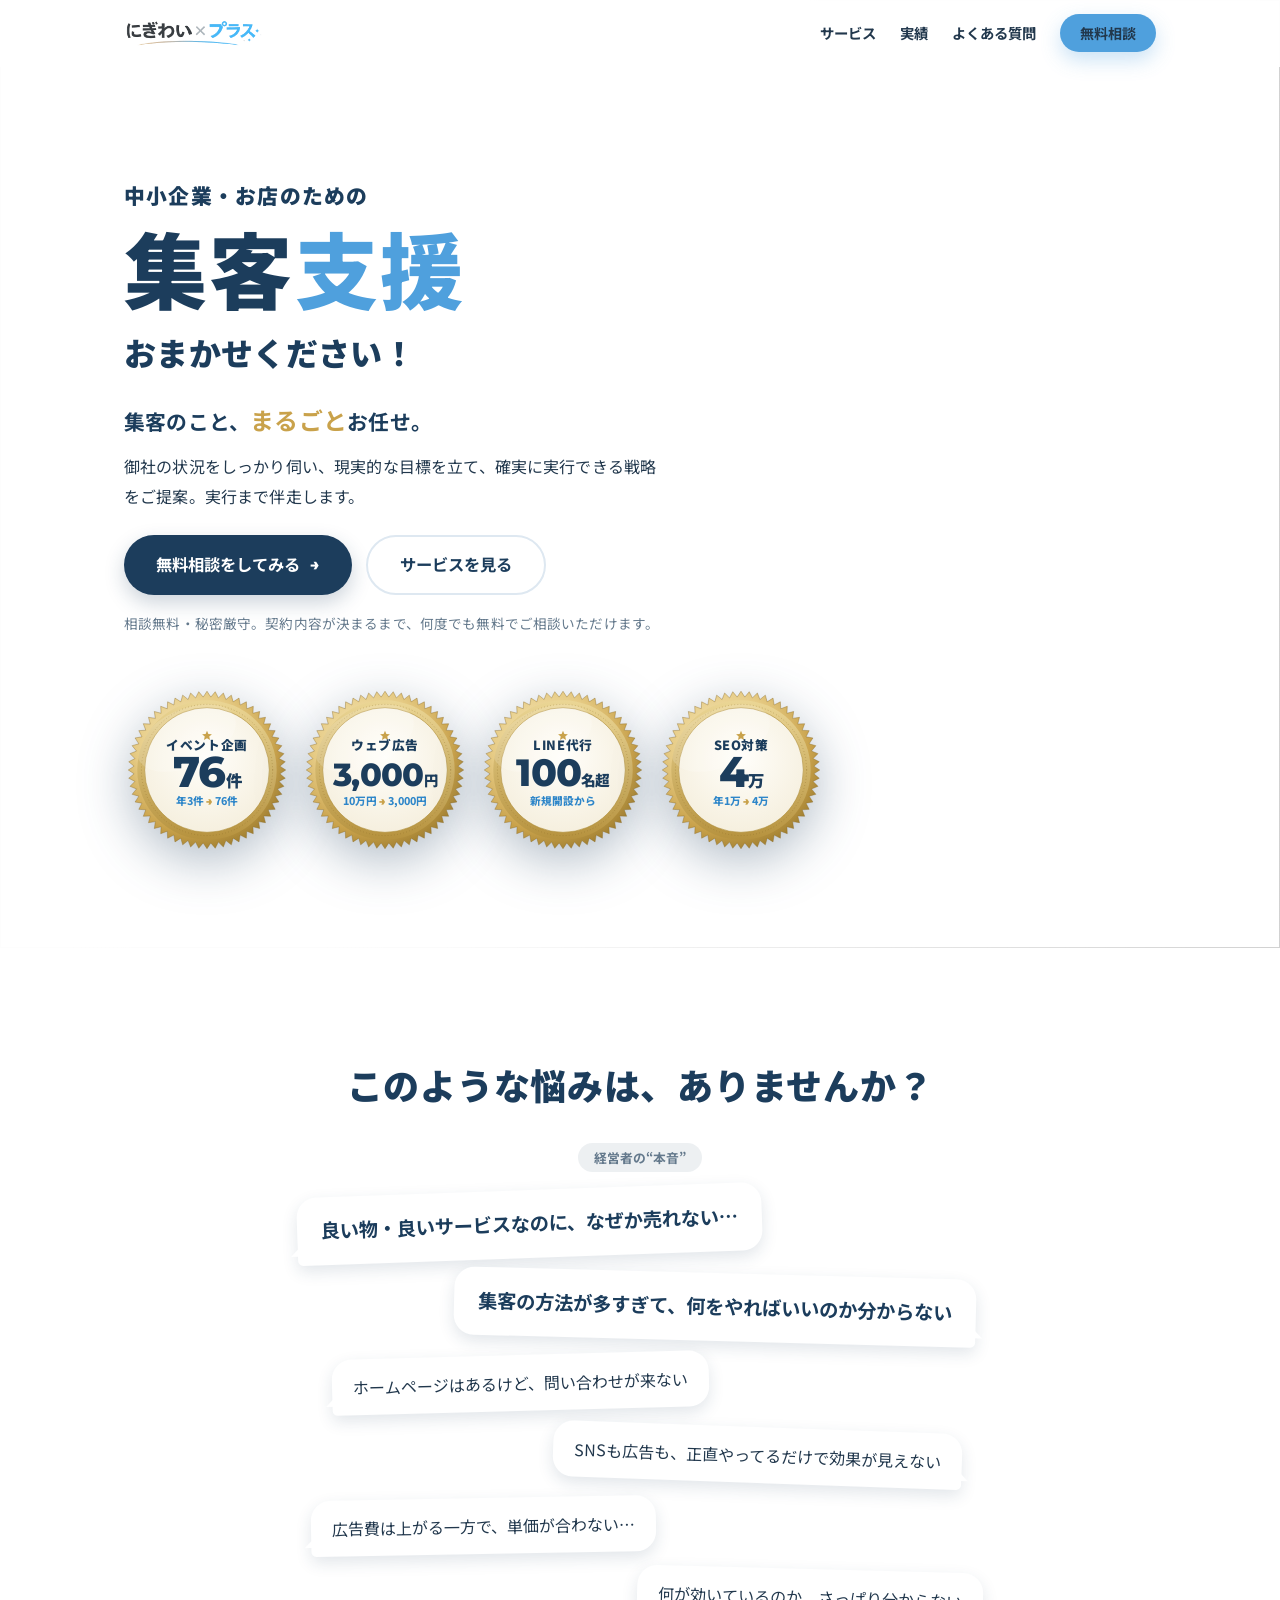
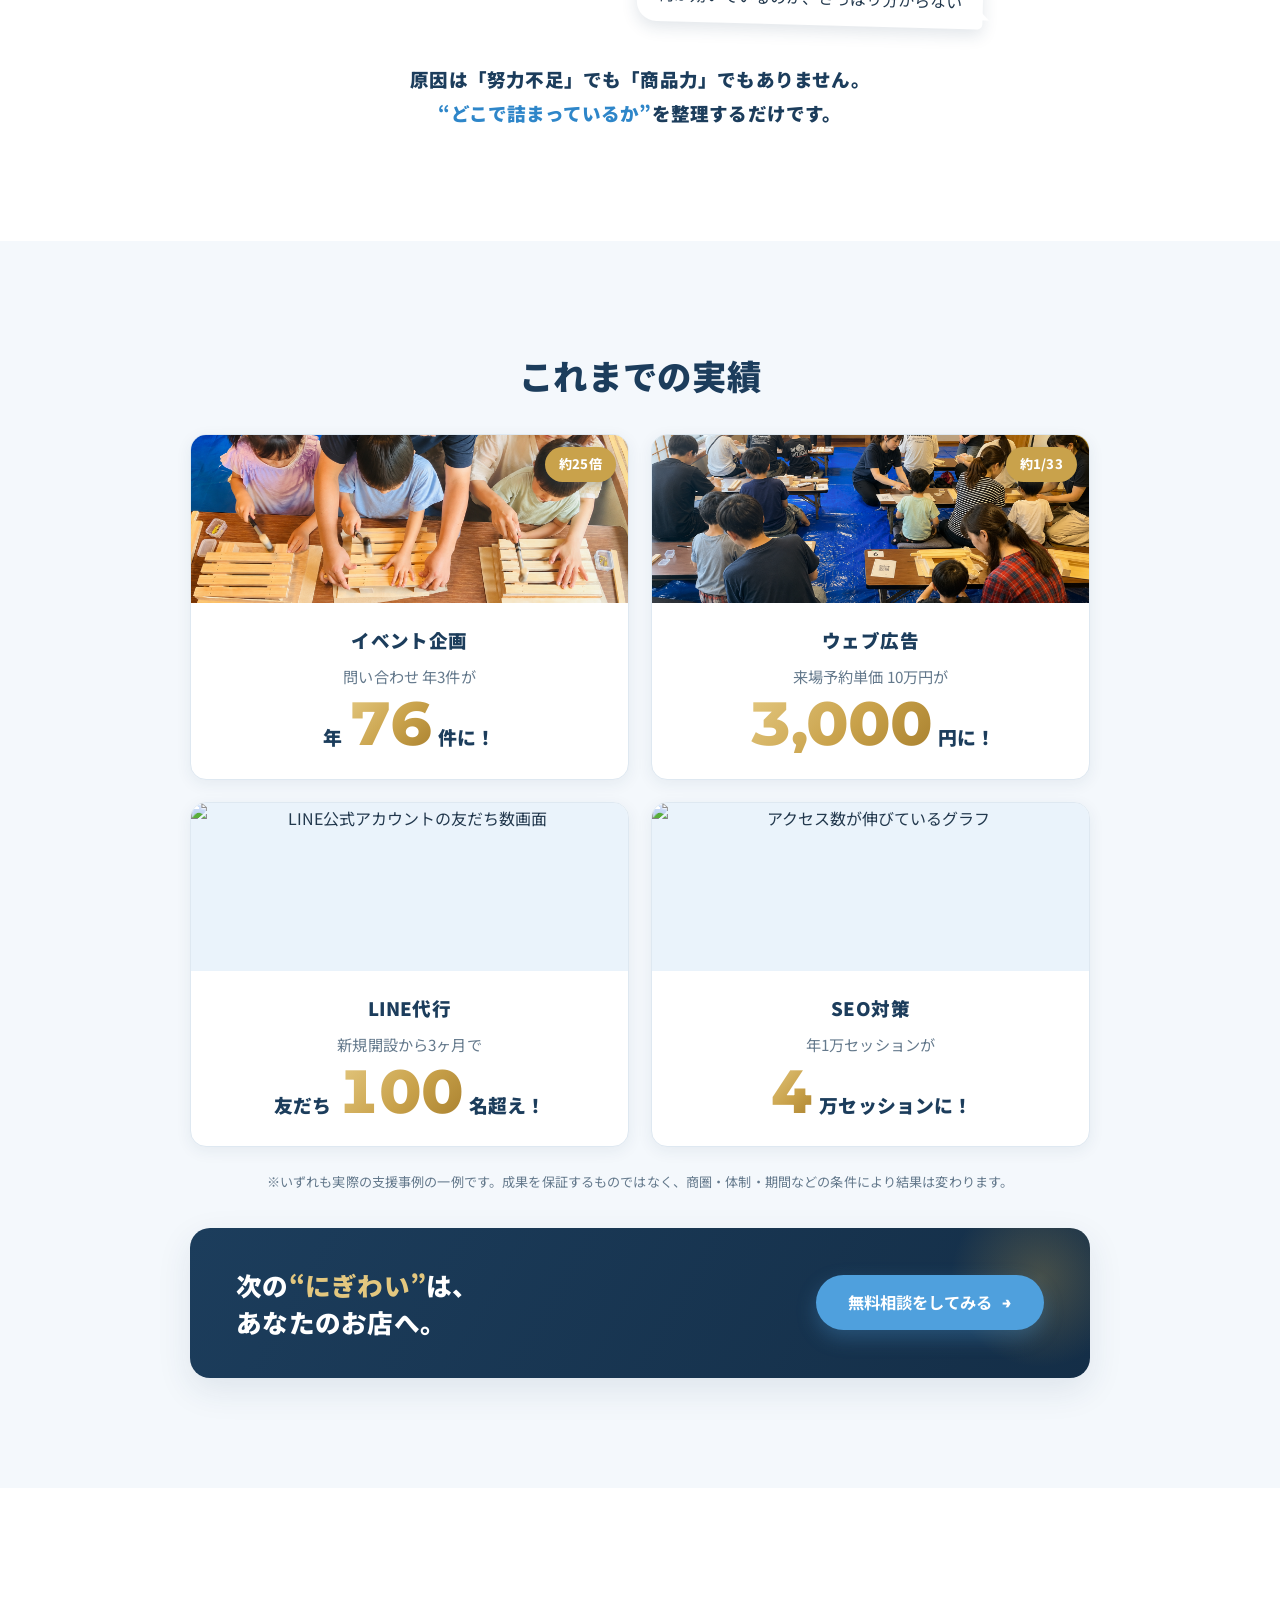
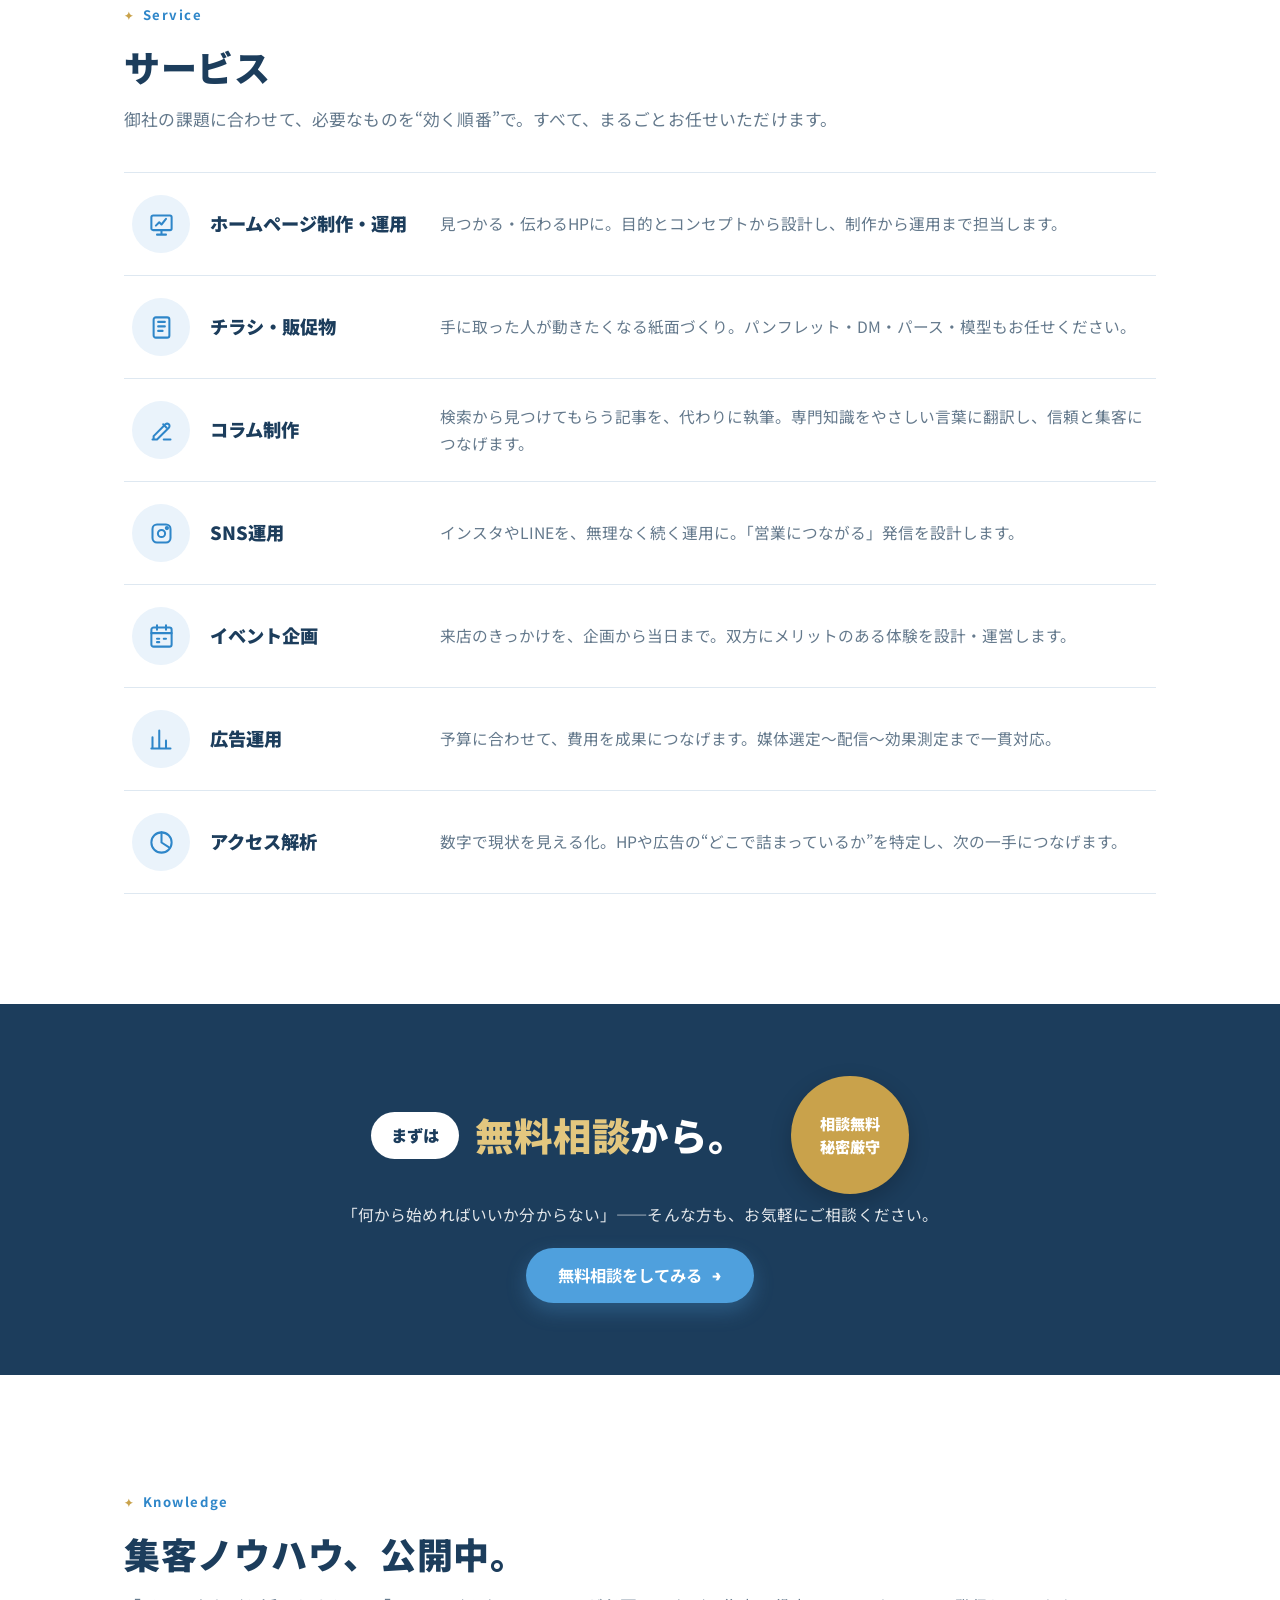
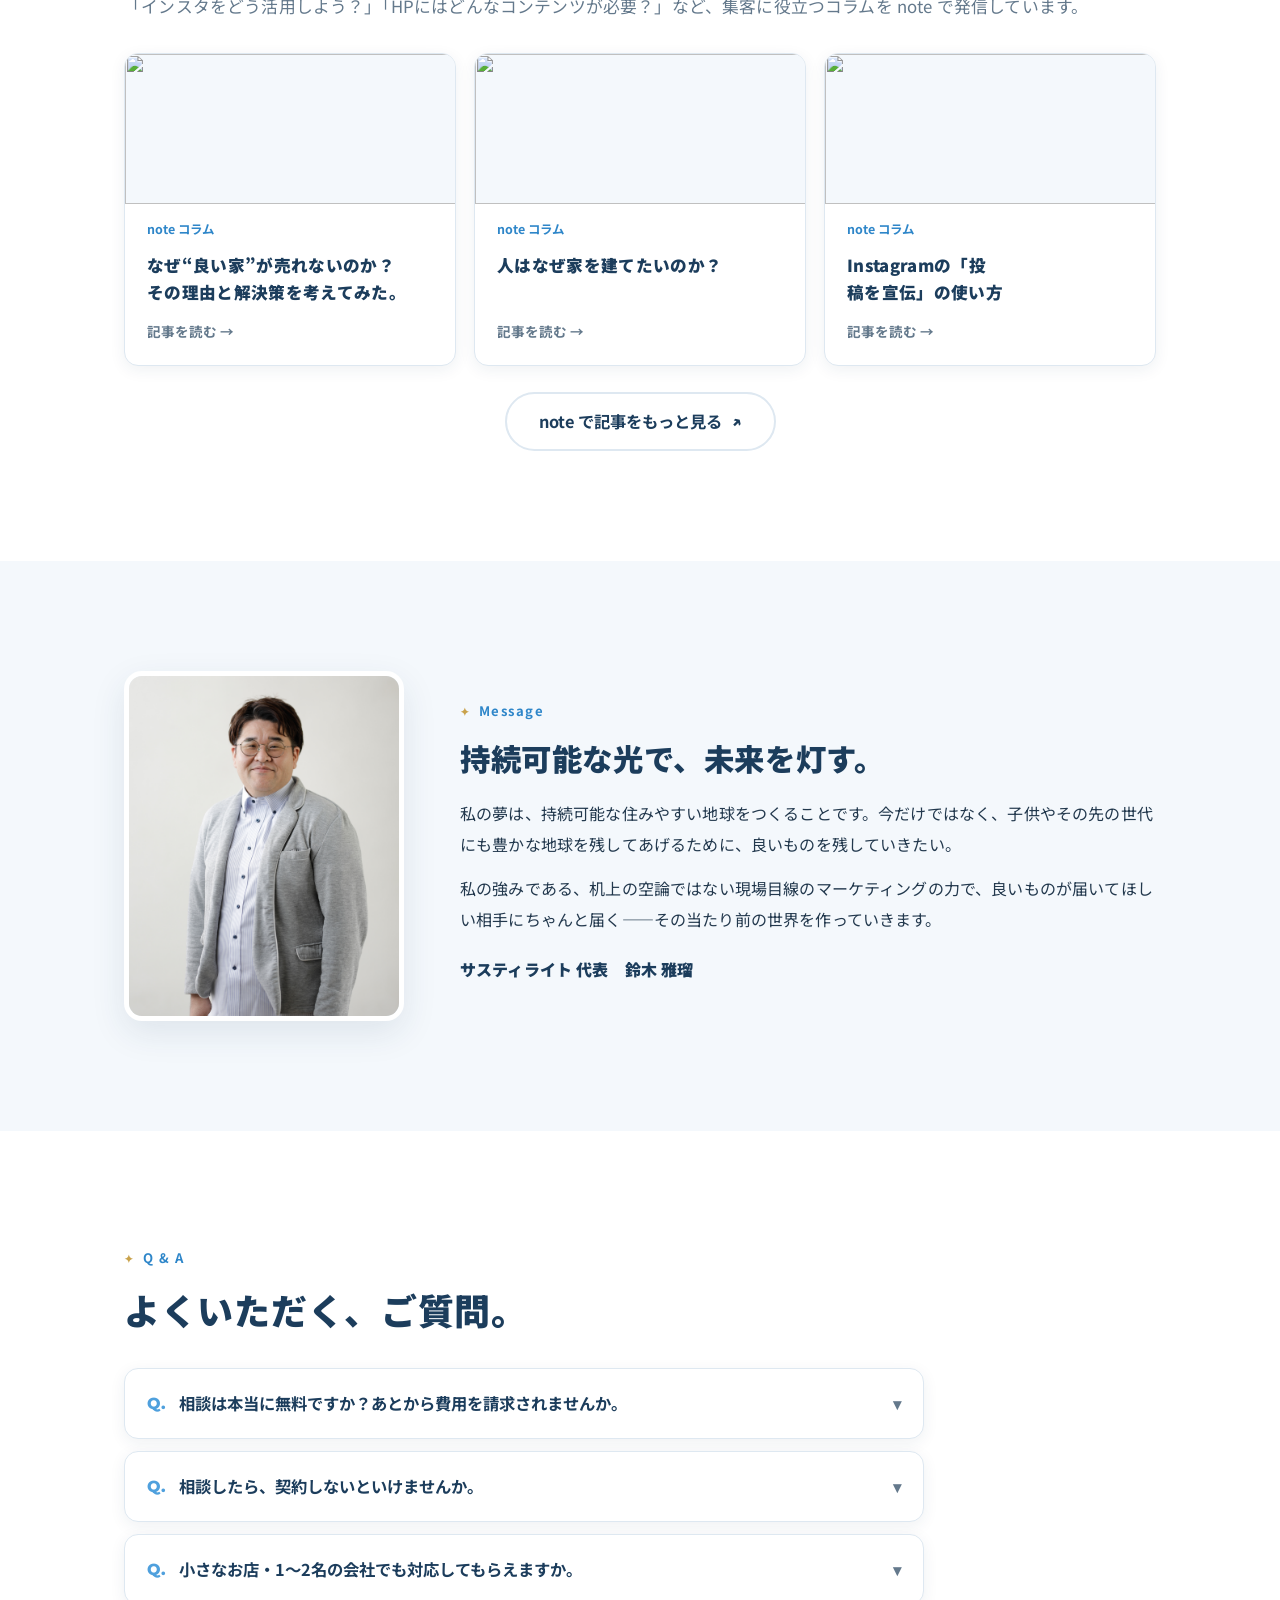
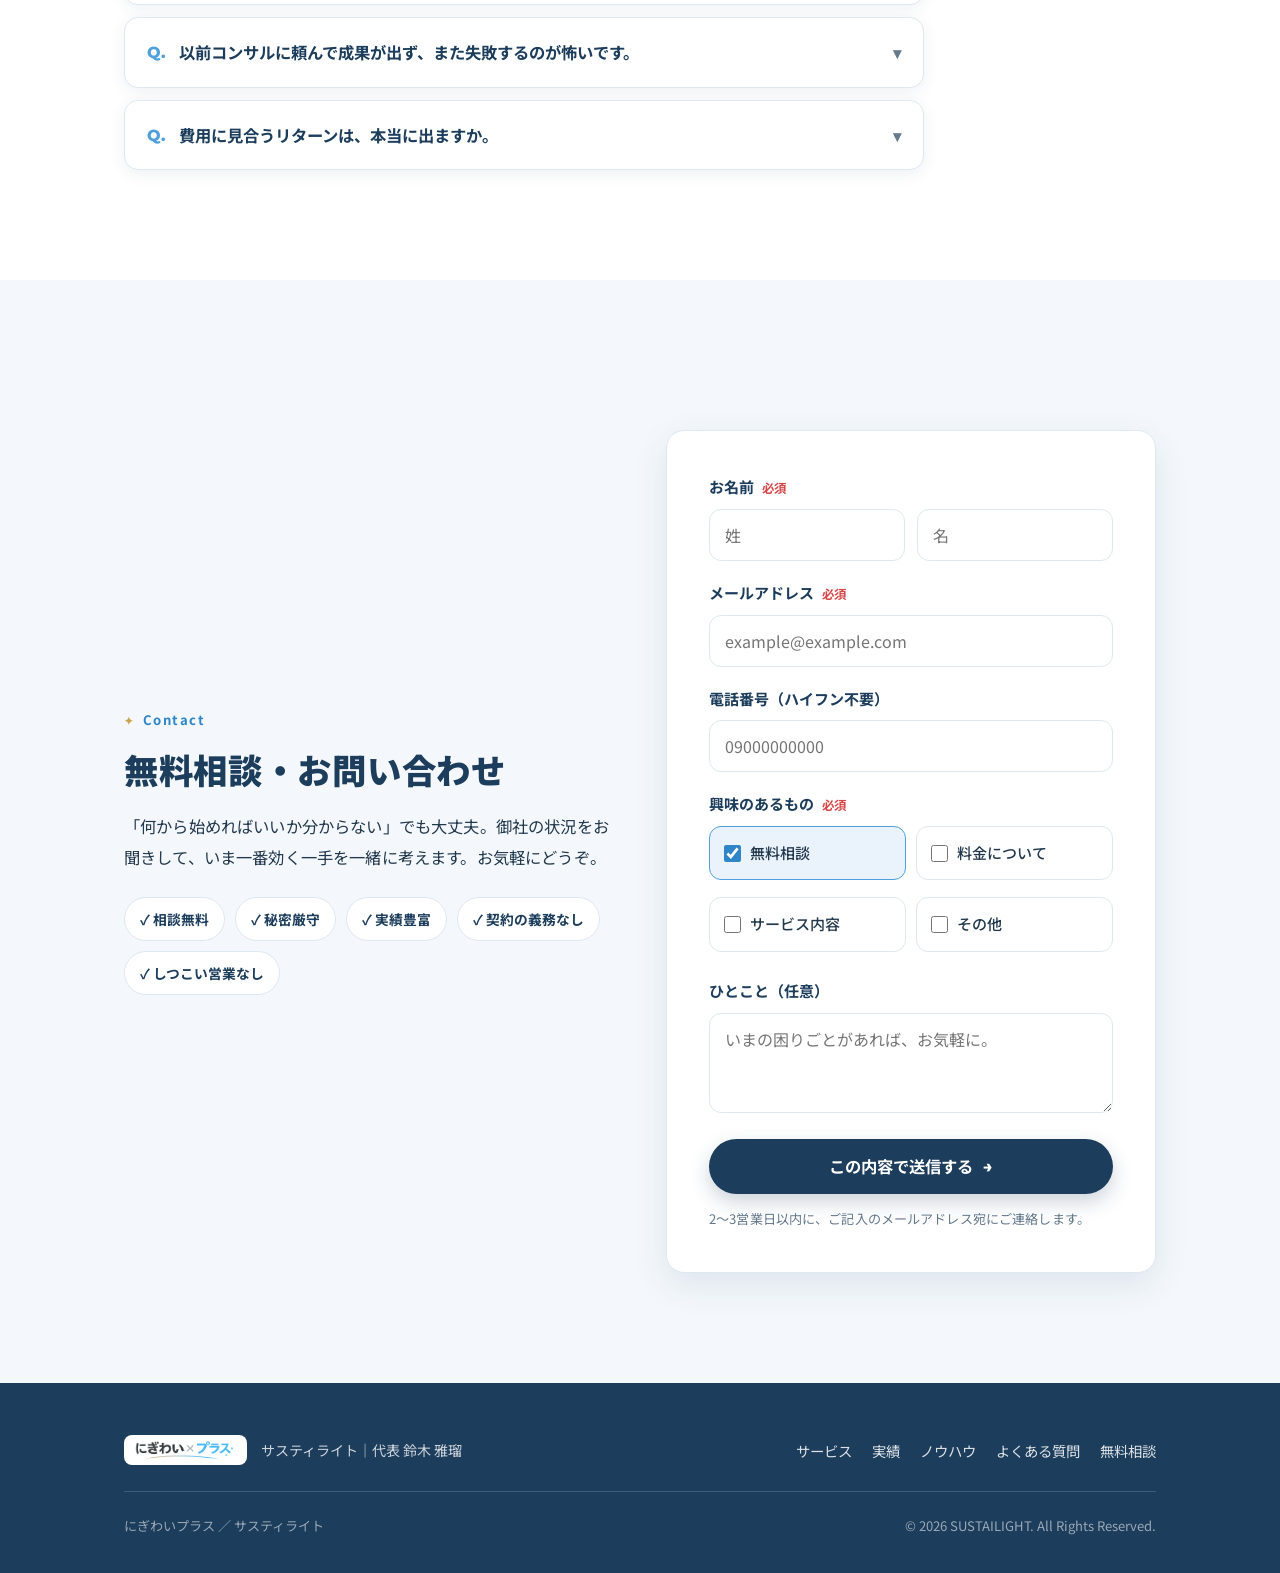
==== commit 0a5cbbb9: "実績・受賞シール・サービスをブラッシュアップ - 受賞メダルを左寄せ・少しコンパクトに（文字サイズは補正して維持、間隔も詰める） - 実績の数字を大きく（金グラデ）＋スクロールでカウントアップ演出 -" ====
--- a/index.html
+++ b/index.html
@@ -10,7 +10,7 @@
     <meta property="og:title" content="集客のこと、まるごとお任せ。｜にぎわいプラス">
     <meta property="og:description" content="中小企業・お店のための集客支援。問い合わせ年3件→76件などの実績（成果は条件で変わります）。まずは無料相談から。">
     <meta property="og:type" content="website">
-    <link rel="stylesheet" href="style.css?v=17">
+    <link rel="stylesheet" href="style.css?v=18">
 </head>
 
 <body>
@@ -96,7 +96,7 @@
                         <svg class="seal-svg" viewBox="0 0 400 400" role="img" aria-label="ウェブ広告：来場予約単価10万円が3,000円に">
                             <use href="#medalArt"/>
                             <text class="t-cat" x="200" y="152">ウェブ広告</text>
-                            <text class="t-num" x="200" y="238" style="font-size:70px">3,000<tspan class="t-unit" style="font-size:32px">円</tspan></text>
+                            <text class="t-num" x="200" y="238" style="font-size:77px">3,000<tspan class="t-unit" style="font-size:35px">円</tspan></text>
                             <text class="t-from" x="200" y="286">10万円 <tspan class="t-up">→</tspan> 3,000円</text>
                         </svg>
                     </div>
@@ -104,7 +104,7 @@
                         <svg class="seal-svg" viewBox="0 0 400 400" role="img" aria-label="LINE代行：3ヶ月で友だち100名超え">
                             <use href="#medalArt"/>
                             <text class="t-cat" x="200" y="152">LINE代行</text>
-                            <text class="t-num" x="200" y="240" style="font-size:84px">100<tspan class="t-unit" style="font-size:33px">名超</tspan></text>
+                            <text class="t-num" x="200" y="240" style="font-size:92px">100<tspan class="t-unit" style="font-size:36px">名超</tspan></text>
                             <text class="t-from" x="200" y="286">新規開設から</text>
                         </svg>
                     </div>
@@ -141,33 +141,29 @@
         <section class="section results" id="results">
             <div class="wrap">
                 <h2 class="results-title" data-reveal>これまでの実績</h2>
-                <div class="result-grid-top">
+                <div class="result-grid">
                     <div class="result-card" data-reveal>
-                        <div class="rc-photo"><img src="img/event2.png" alt="木工ワークショップイベントの様子"></div>
+                        <div class="rc-photo"><img src="img/event2.png" alt="木工ワークショップイベントの様子"><span class="rc-badge">約25倍</span></div>
                         <div class="rc-body">
                             <h3>イベント企画</h3>
                             <p class="rc-before">問い合わせ 年3件が</p>
-                            <p class="rc-after">年<span class="big num">76</span>件に！</p>
-                            <span class="rc-badge">約25倍</span>
+                            <p class="rc-after">年<span class="big num" data-count="76">76</span>件に！</p>
                         </div>
                     </div>
                     <div class="result-card" data-reveal>
-                        <div class="rc-photo"><img src="img/event.png" alt="来場でにぎわうイベントの様子"></div>
+                        <div class="rc-photo"><img src="img/event.png" alt="来場でにぎわうイベントの様子"><span class="rc-badge">約1/33</span></div>
                         <div class="rc-body">
                             <h3>ウェブ広告</h3>
                             <p class="rc-before">来場予約単価 10万円が</p>
-                            <p class="rc-after"><span class="big num">3,000</span>円に！</p>
-                            <span class="rc-badge">約1/33</span>
-                        </div>
-                    </div>
-                </div>
-                <div class="result-grid-bottom">
+                            <p class="rc-after"><span class="big num" data-count="3000">3,000</span>円に！</p>
+                        </div>
+                    </div>
                     <div class="result-card" data-reveal>
                         <div class="rc-photo"><img src="img/result-line.png" alt="LINE公式アカウントの友だち数画面"></div>
                         <div class="rc-body">
                             <h3>LINE代行</h3>
                             <p class="rc-before">新規開設から3ヶ月で</p>
-                            <p class="rc-after">友だち<span class="big num">100</span>名超え！</p>
+                            <p class="rc-after">友だち<span class="big num" data-count="100">100</span>名超え！</p>
                         </div>
                     </div>
                     <div class="result-card" data-reveal>
@@ -175,17 +171,15 @@
                         <div class="rc-body">
                             <h3>SEO対策</h3>
                             <p class="rc-before">年1万セッションが</p>
-                            <p class="rc-after"><span class="big num">4</span>万セッションに！</p>
-                        </div>
-                    </div>
-                    <div class="result-card rc-cta" data-reveal>
-                        <div class="rc-body">
-                            <p>次の“にぎわい”は、<br>あなたのお店へ。</p>
-                            <a href="#contact" class="btn btn-blue">無料相談をしてみる</a>
+                            <p class="rc-after"><span class="big num" data-count="4">4</span>万セッションに！</p>
                         </div>
                     </div>
                 </div>
                 <p class="disclaimer">※いずれも実際の支援事例の一例です。成果を保証するものではなく、商圏・体制・期間などの条件により結果は変わります。</p>
+                <div class="results-cta" data-reveal>
+                    <p class="rcta-copy">次の<span class="gold">“にぎわい”</span>は、<br class="rcta-br">あなたのお店へ。</p>
+                    <a href="#contact" class="btn btn-blue">無料相談をしてみる <span class="arrow">→</span></a>
+                </div>
             </div>
         </section>
 
@@ -211,6 +205,13 @@
                         </div>
                         <div class="sr-title">チラシ・販促物</div>
                         <div class="sr-desc">手に取った人が動きたくなる紙面づくり。パンフレット・DM・パース・模型もお任せください。</div>
+                    </div>
+                    <div class="service-row" data-reveal>
+                        <div class="sr-icon" aria-hidden="true">
+                            <svg viewBox="0 0 24 24" fill="none" stroke="#2E86C9" stroke-width="1.8" stroke-linecap="round" stroke-linejoin="round"><path d="M4 20h4L18.5 9.5a2.12 2.12 0 0 0-3-3L5 17v3z"/><path d="M13.5 6.5l3 3"/><path d="M14 20h6"/></svg>
+                        </div>
+                        <div class="sr-title">コラム制作</div>
+                        <div class="sr-desc">検索から見つけてもらう記事を、代わりに執筆。専門知識をやさしい言葉に翻訳し、信頼と集客につなげます。</div>
                     </div>
                     <div class="service-row" data-reveal>
                         <div class="sr-icon" aria-hidden="true">
@@ -434,7 +435,7 @@
     <!-- Googleフォーム送信用の隠しiframe -->
     <iframe name="gform-frame" id="gformFrame" style="display:none" title="form-submit" aria-hidden="true"></iframe>
 
-    <script src="script.js?v=18"></script>
+    <script src="script.js?v=19"></script>
 </body>
 
 </html>
--- a/style.css
+++ b/style.css
@@ -192,17 +192,17 @@
 .hero-curve { display: block; width: 100%; height: 90px; position: relative; z-index: 1; margin-top: -60px; }
 .hero-curve svg { display: block; width: 100%; height: 100%; }
 
-/* 実績メダル＝ヒーロー画像の上に直接載せる */
+/* 実績メダル＝ヒーロー画像の上に直接載せる（左寄せ・少しコンパクト） */
 .hero .seal-row { margin-top: clamp(30px, 5vw, 52px); }
-.seal-row { display: grid; grid-template-columns: repeat(4, 1fr); gap: 24px; max-width: 900px; margin-left: auto; margin-right: auto; }
+.seal-row { display: grid; grid-template-columns: repeat(4, 1fr); gap: 12px; max-width: 700px; margin-left: 0; margin-right: auto; }
 .seal-item { display: flex; flex-direction: column; align-items: center; }
-/* 手描きSVGメダル（金ロゼット・二重リング・光沢） */
-.seal-svg { width: 100%; max-width: 182px; display: block; filter: drop-shadow(0 14px 26px rgba(28, 61, 92, 0.35)); }
+/* 手描きSVGメダル（金ロゼット・二重リング・光沢）。器は小さくし、文字は補正して見た目のサイズを維持 */
+.seal-svg { width: 100%; max-width: 164px; display: block; filter: drop-shadow(0 14px 26px rgba(28, 61, 92, 0.35)); }
 .seal-svg text { text-anchor: middle; }
-.seal-svg .t-cat { font: 900 28px 'Noto Sans JP', sans-serif; fill: #1C3D5C; letter-spacing: 0.04em; }
-.seal-svg .t-num { font: 800 96px 'Montserrat', 'Noto Sans JP', sans-serif; fill: #1C3D5C; letter-spacing: -0.02em; }
-.seal-svg .t-unit { font: 900 36px 'Noto Sans JP', sans-serif; }
-.seal-svg .t-from { font: 800 23px 'Noto Sans JP', sans-serif; fill: #2E86C9; }
+.seal-svg .t-cat { font: 900 31px 'Noto Sans JP', sans-serif; fill: #1C3D5C; letter-spacing: 0.04em; }
+.seal-svg .t-num { font: 800 106px 'Montserrat', 'Noto Sans JP', sans-serif; fill: #1C3D5C; letter-spacing: -0.02em; }
+.seal-svg .t-unit { font: 900 40px 'Noto Sans JP', sans-serif; }
+.seal-svg .t-from { font: 800 26px 'Noto Sans JP', sans-serif; fill: #2E86C9; }
 .seal-svg .t-up { fill: #C9A24B; font-family: 'Montserrat', sans-serif; font-weight: 900; }
 
 /* ---------- 悩み＝LINE風の吹き出し（わっと溢れる） ---------- */
@@ -277,8 +277,7 @@
     margin-bottom: 34px;
 }
 .results-title .spark { color: var(--gold); font-size: 0.8em; margin: 0 10px; }
-.result-grid-top { display: grid; grid-template-columns: 1fr 1fr; gap: 20px; max-width: 880px; margin: 0 auto; }
-.result-grid-bottom { display: grid; grid-template-columns: 1fr 1fr 1fr; gap: 20px; max-width: 880px; margin: 20px auto 0; }
+.result-grid { display: grid; grid-template-columns: repeat(2, 1fr); gap: 22px; max-width: 900px; margin: 0 auto; }
 .result-card {
     background: #fff;
     border: 1px solid var(--line);
@@ -288,31 +287,57 @@
     box-shadow: var(--shadow-soft);
     display: flex;
     flex-direction: column;
-}
-.rc-photo { height: 170px; background: var(--blue-pale); }
-.result-grid-bottom .rc-photo { height: 130px; }
-.rc-photo img { width: 100%; height: 100%; object-fit: cover; display: block; }
-.rc-body { padding: 22px 20px 22px; flex: 1; display: flex; flex-direction: column; align-items: center; justify-content: center; }
-.result-card h3 { font-size: 1.12rem; margin-bottom: 6px; color: var(--navy); }
+    transition: transform 0.3s var(--ease), box-shadow 0.3s var(--ease), border-color 0.3s var(--ease);
+}
+.result-card:hover { transform: translateY(-6px); box-shadow: var(--shadow); border-color: var(--blue); }
+.rc-photo { position: relative; height: 168px; background: var(--blue-pale); overflow: hidden; }
+.rc-photo img { width: 100%; height: 100%; object-fit: cover; display: block; transition: transform 0.55s var(--ease); }
+.result-card:hover .rc-photo img { transform: scale(1.06); }
+.rc-body { padding: 24px 22px 26px; flex: 1; display: flex; flex-direction: column; align-items: center; justify-content: center; }
+.result-card h3 { font-size: 1.16rem; margin-bottom: 8px; color: var(--navy); letter-spacing: 0.02em; }
 .rc-before { font-size: 0.95rem; color: var(--mute); }
-.rc-after { font-weight: 900; color: var(--navy); font-size: 1.08rem; margin-top: 2px; }
-.rc-after .big { font-family: 'Montserrat'; font-weight: 800; font-size: 2.2rem; color: var(--gold); margin: 0 2px; }
+.rc-after { font-weight: 900; color: var(--navy); font-size: 1.18rem; margin-top: 4px; line-height: 1.25; display: flex; align-items: baseline; justify-content: center; gap: 3px; }
+.rc-after .big {
+    font-family: 'Montserrat', sans-serif; font-weight: 800;
+    font-size: clamp(2.9rem, 7vw, 3.8rem);
+    background: linear-gradient(135deg, var(--gold-light), var(--gold) 55%, #A9812F);
+    -webkit-background-clip: text; background-clip: text; -webkit-text-fill-color: transparent;
+    line-height: 0.95; letter-spacing: -0.02em; margin: 0 3px;
+    font-variant-numeric: tabular-nums;
+}
+/* バッジ＝写真の上に載せる（各カード共通の質感） */
 .rc-badge {
-    display: inline-block;
-    margin-top: 10px;
+    position: absolute; top: 12px; right: 12px; z-index: 2;
     background: var(--gold);
     color: #fff;
-    font-weight: 700;
-    font-size: 0.8rem;
-    padding: 4px 14px;
+    font-weight: 800;
+    font-size: 0.82rem;
+    padding: 5px 14px;
     border-radius: 999px;
-}
-/* 5枚目：次の事例へ誘うCTAカード */
-.result-card.rc-cta { background: var(--navy); border-color: var(--navy); color: #fff; }
-.result-card.rc-cta .rc-body { padding: 26px 20px; }
-.result-card.rc-cta p { font-weight: 900; font-size: 1.1rem; line-height: 1.7; color: #fff; text-wrap: balance; }
-.result-card.rc-cta .btn { margin-top: 16px; padding: 12px 24px; font-size: 0.92rem; }
-.results .disclaimer { margin-top: 26px; font-size: 0.82rem; color: var(--mute); text-align: center; line-height: 1.7; }
+    box-shadow: 0 4px 12px rgba(28, 61, 92, 0.28);
+    letter-spacing: 0.02em;
+}
+.results .disclaimer { margin-top: 24px; font-size: 0.82rem; color: var(--mute); text-align: center; line-height: 1.7; }
+/* 実績の下＝独立したCTAバンド */
+.results-cta {
+    max-width: 900px; margin: 34px auto 0;
+    background: linear-gradient(120deg, var(--navy) 0%, var(--navy-deep) 100%);
+    border-radius: 20px;
+    padding: clamp(26px, 4vw, 38px) clamp(26px, 4vw, 46px);
+    display: flex; align-items: center; justify-content: space-between;
+    gap: 22px; flex-wrap: wrap;
+    box-shadow: var(--shadow);
+    position: relative; overflow: hidden;
+}
+.results-cta::after {
+    content: ""; position: absolute; right: -40px; top: -40px;
+    width: 180px; height: 180px; border-radius: 50%;
+    background: radial-gradient(circle, rgba(201,162,75,0.28), transparent 70%);
+    pointer-events: none;
+}
+.rcta-copy { color: #fff; font-weight: 900; font-size: clamp(1.2rem, 2.8vw, 1.6rem); line-height: 1.45; position: relative; z-index: 1; text-wrap: balance; }
+.rcta-copy .gold { color: var(--gold-light); }
+.results-cta .btn { position: relative; z-index: 1; flex: none; }
 
 /* ---------- サービス ---------- */
 .service { background: var(--bg); }
@@ -515,8 +540,7 @@
     .final-grid, .rep-grid { grid-template-columns: 1fr; }
     .rep-photo { max-width: 260px; margin: 0 auto; }
     .addon-grid { grid-template-columns: 1fr 1fr; }
-    .result-grid-bottom { grid-template-columns: 1fr 1fr; }
-    .seal-row { grid-template-columns: 1fr 1fr; gap: 18px; max-width: 420px; }
+    .seal-row { grid-template-columns: 1fr 1fr; gap: 16px; max-width: 380px; }
     .note-grid { grid-template-columns: 1fr; }
     .sr-title { width: auto; }
     .service-row { flex-wrap: wrap; gap: 12px 16px; }
@@ -539,8 +563,9 @@
     .burger { display: flex; }
     .hero-band .wrap { grid-template-columns: 1fr; }
     .pain-lead { grid-template-columns: 1fr; }
-    .result-grid-top { grid-template-columns: 1fr; }
-    .result-grid-bottom { grid-template-columns: 1fr; }
+    .result-grid { grid-template-columns: 1fr; }
+    .results-cta { flex-direction: column; text-align: center; }
+    .rcta-br { display: none; }
     .addon-grid { grid-template-columns: 1fr; }
     .checks { grid-template-columns: 1fr; }
     .name-row { grid-template-columns: 1fr 1fr; }
